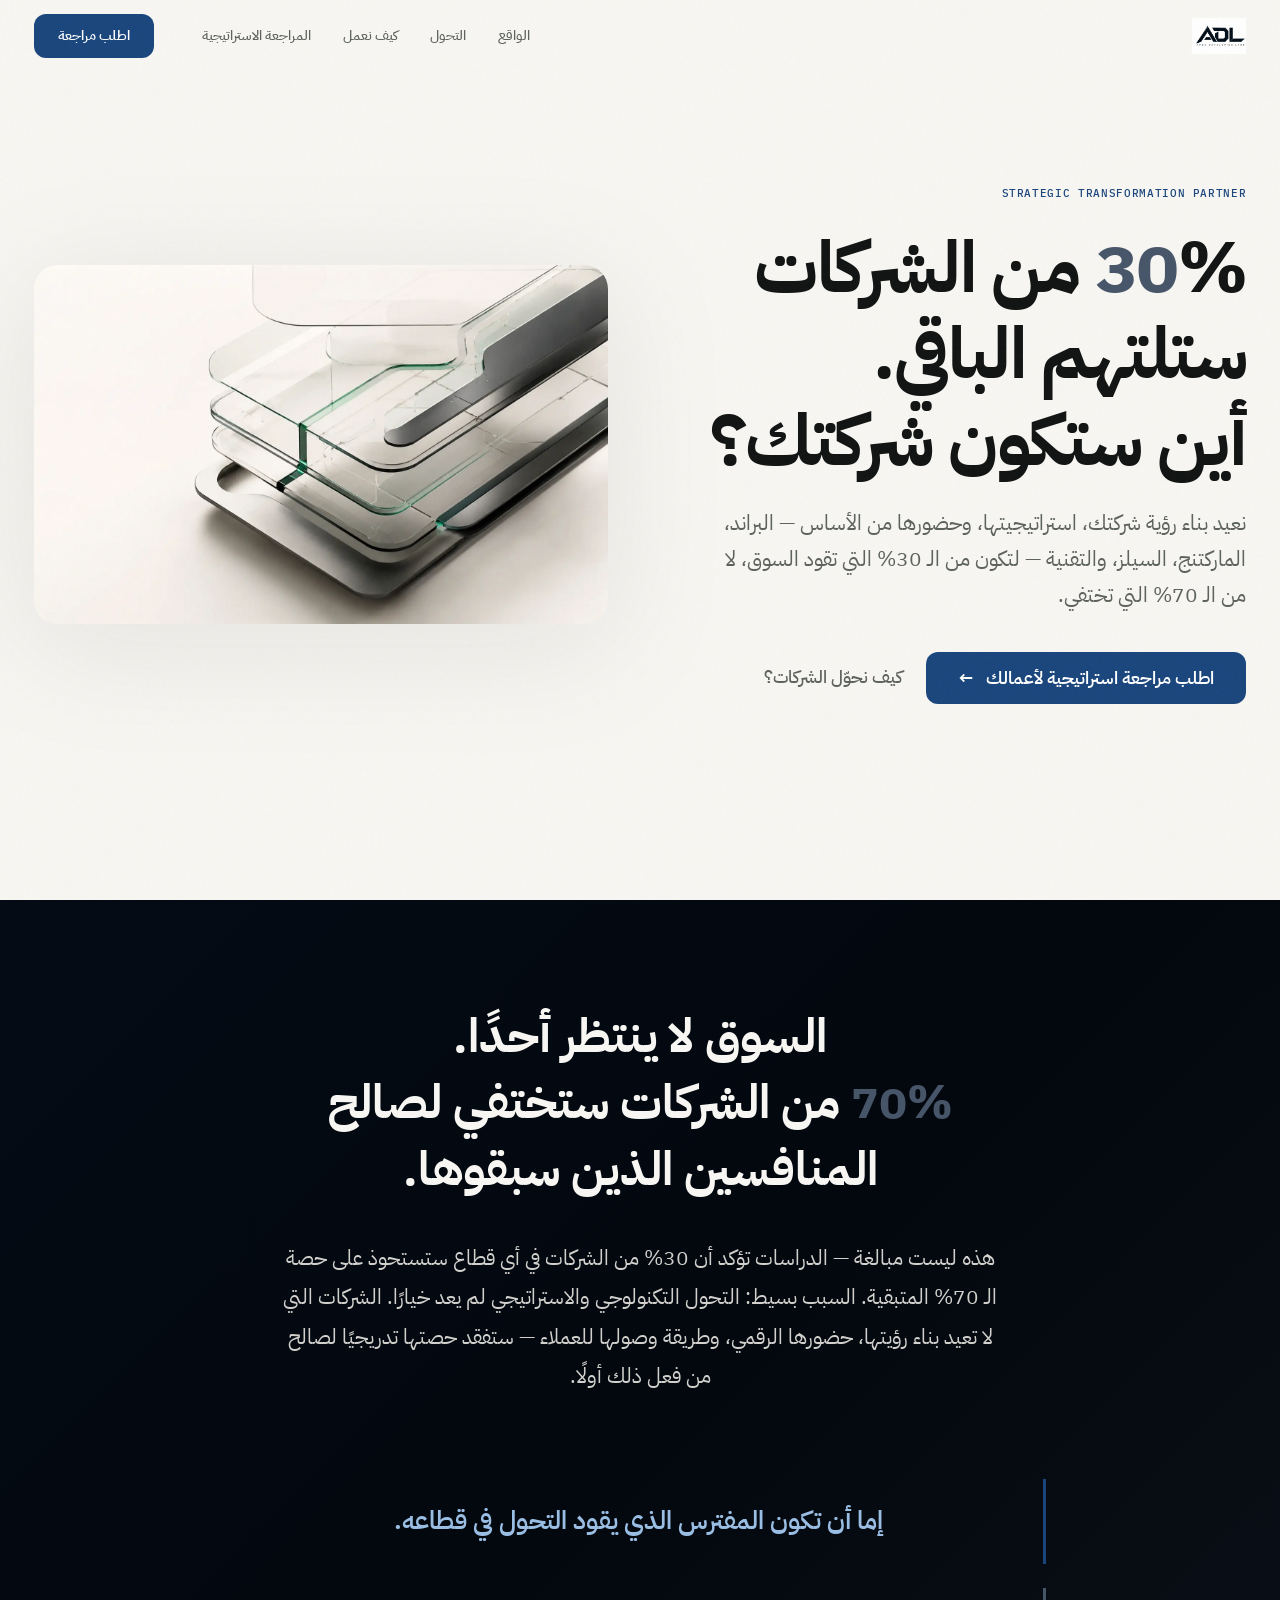
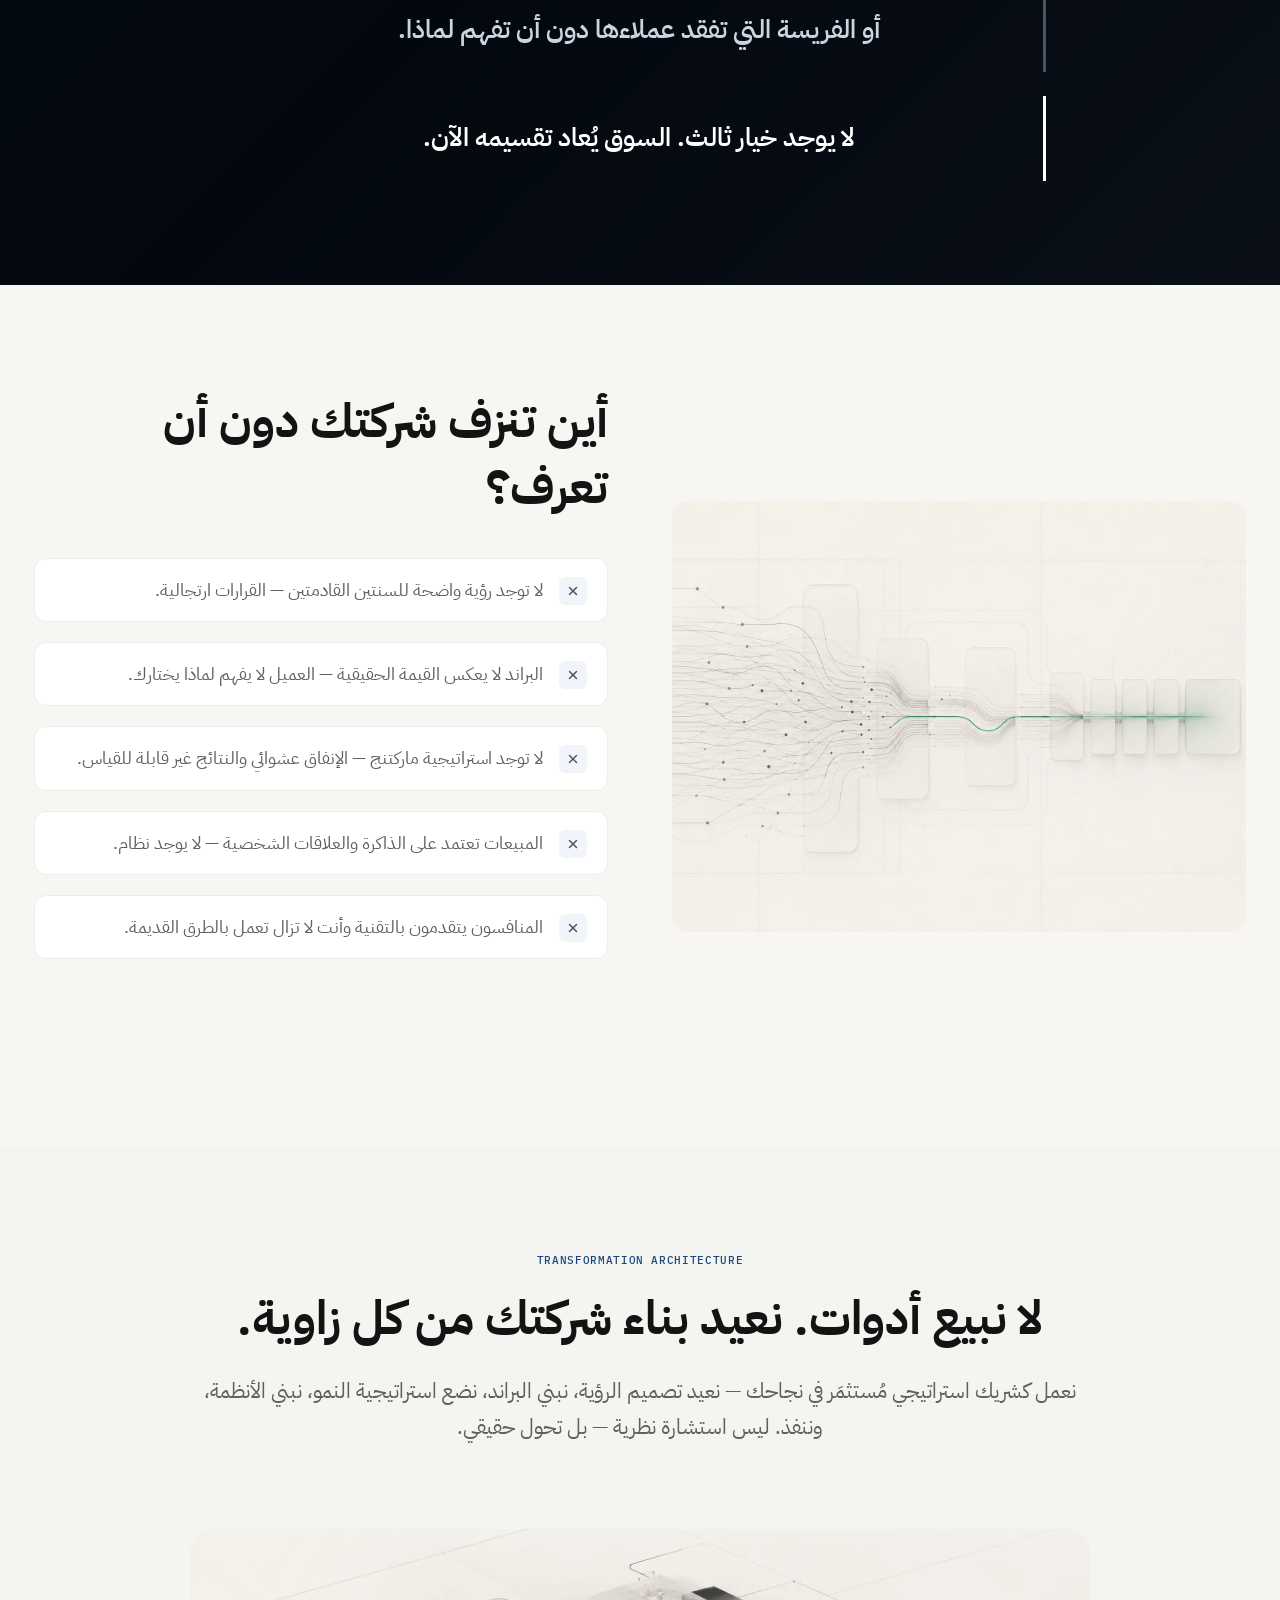
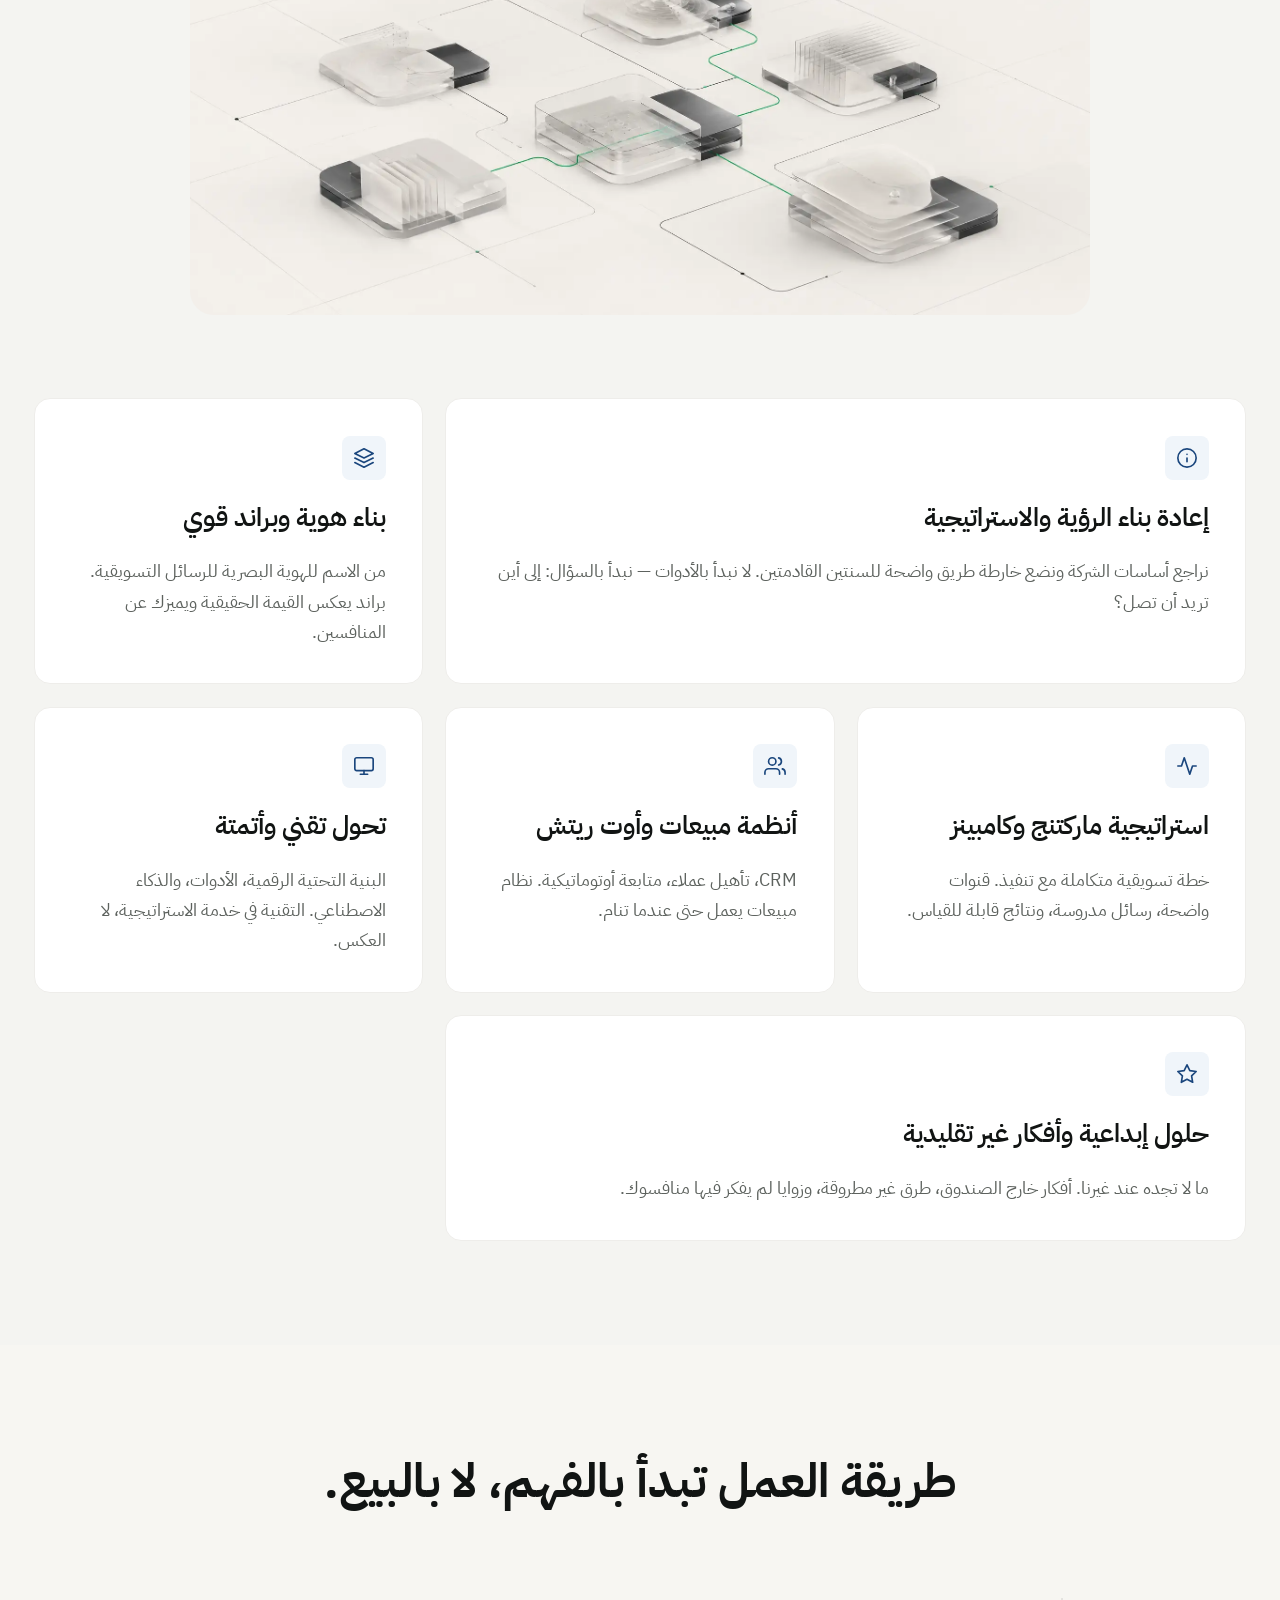
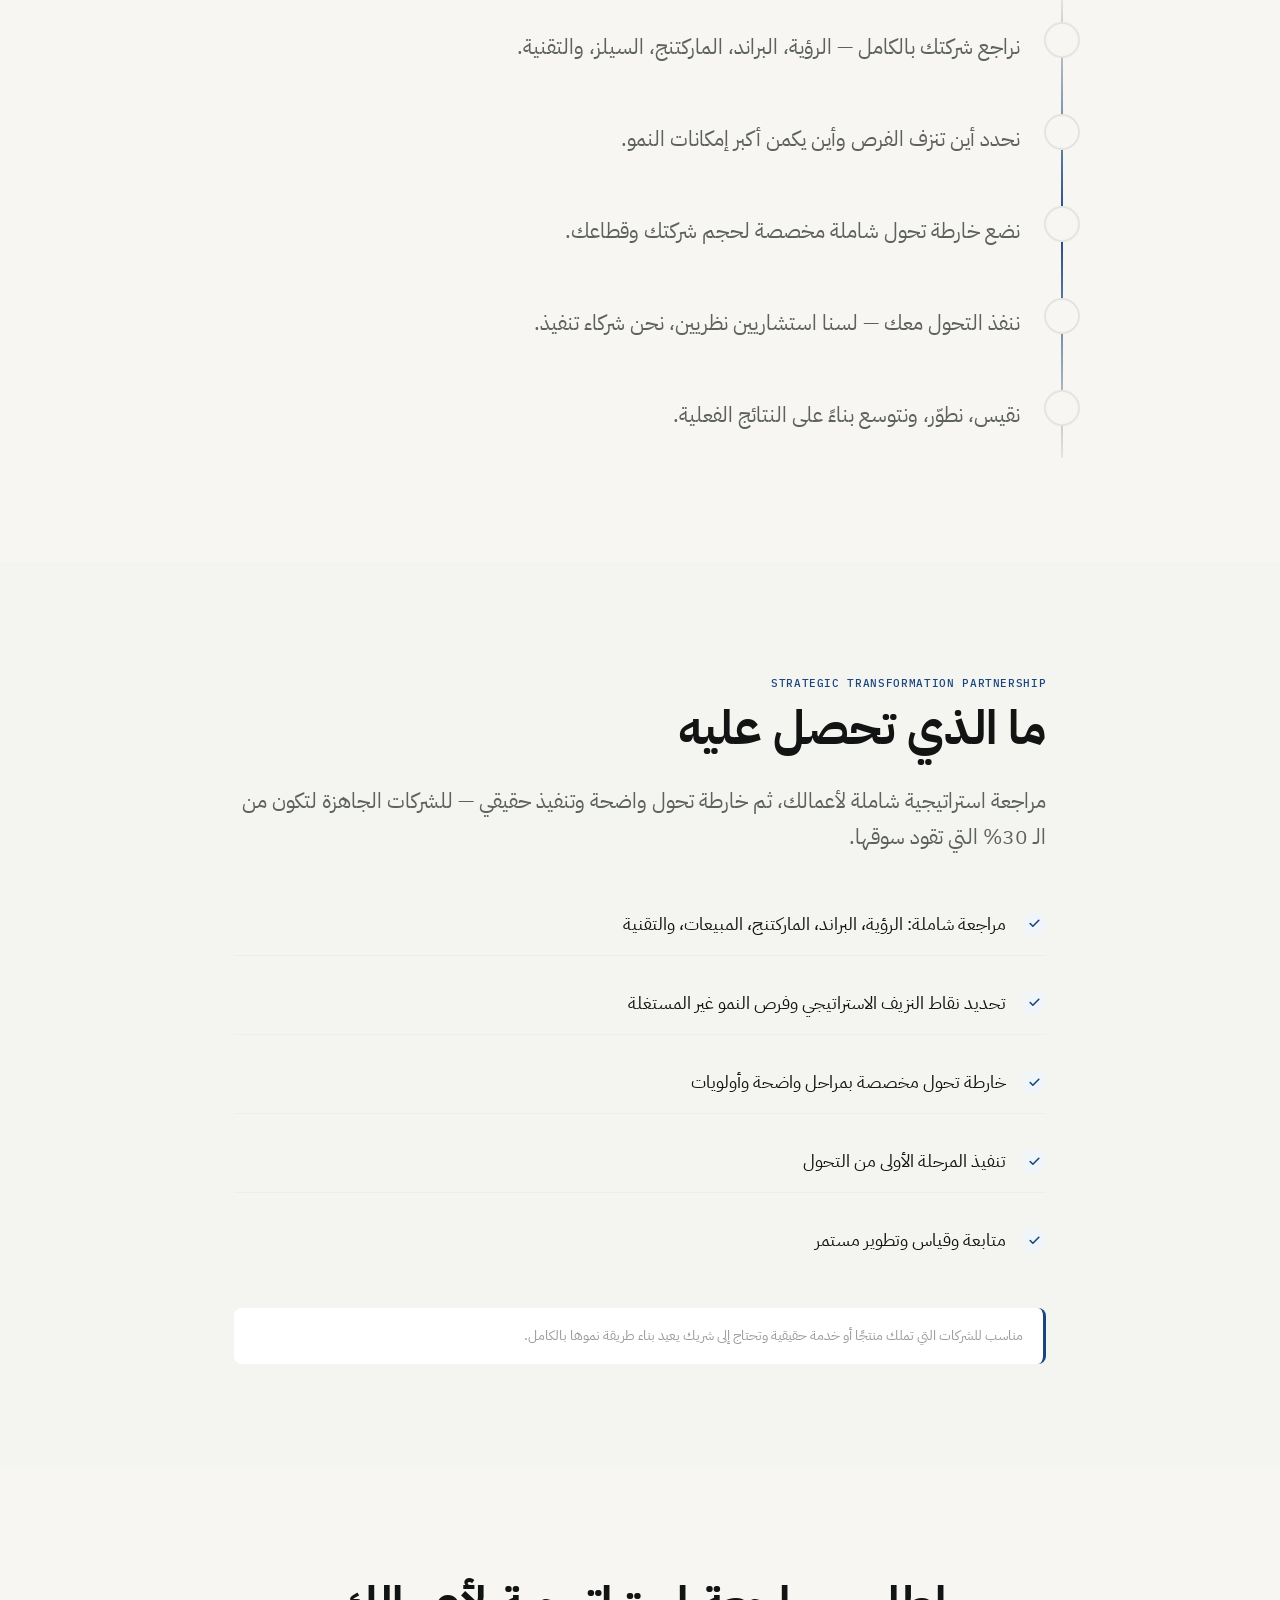
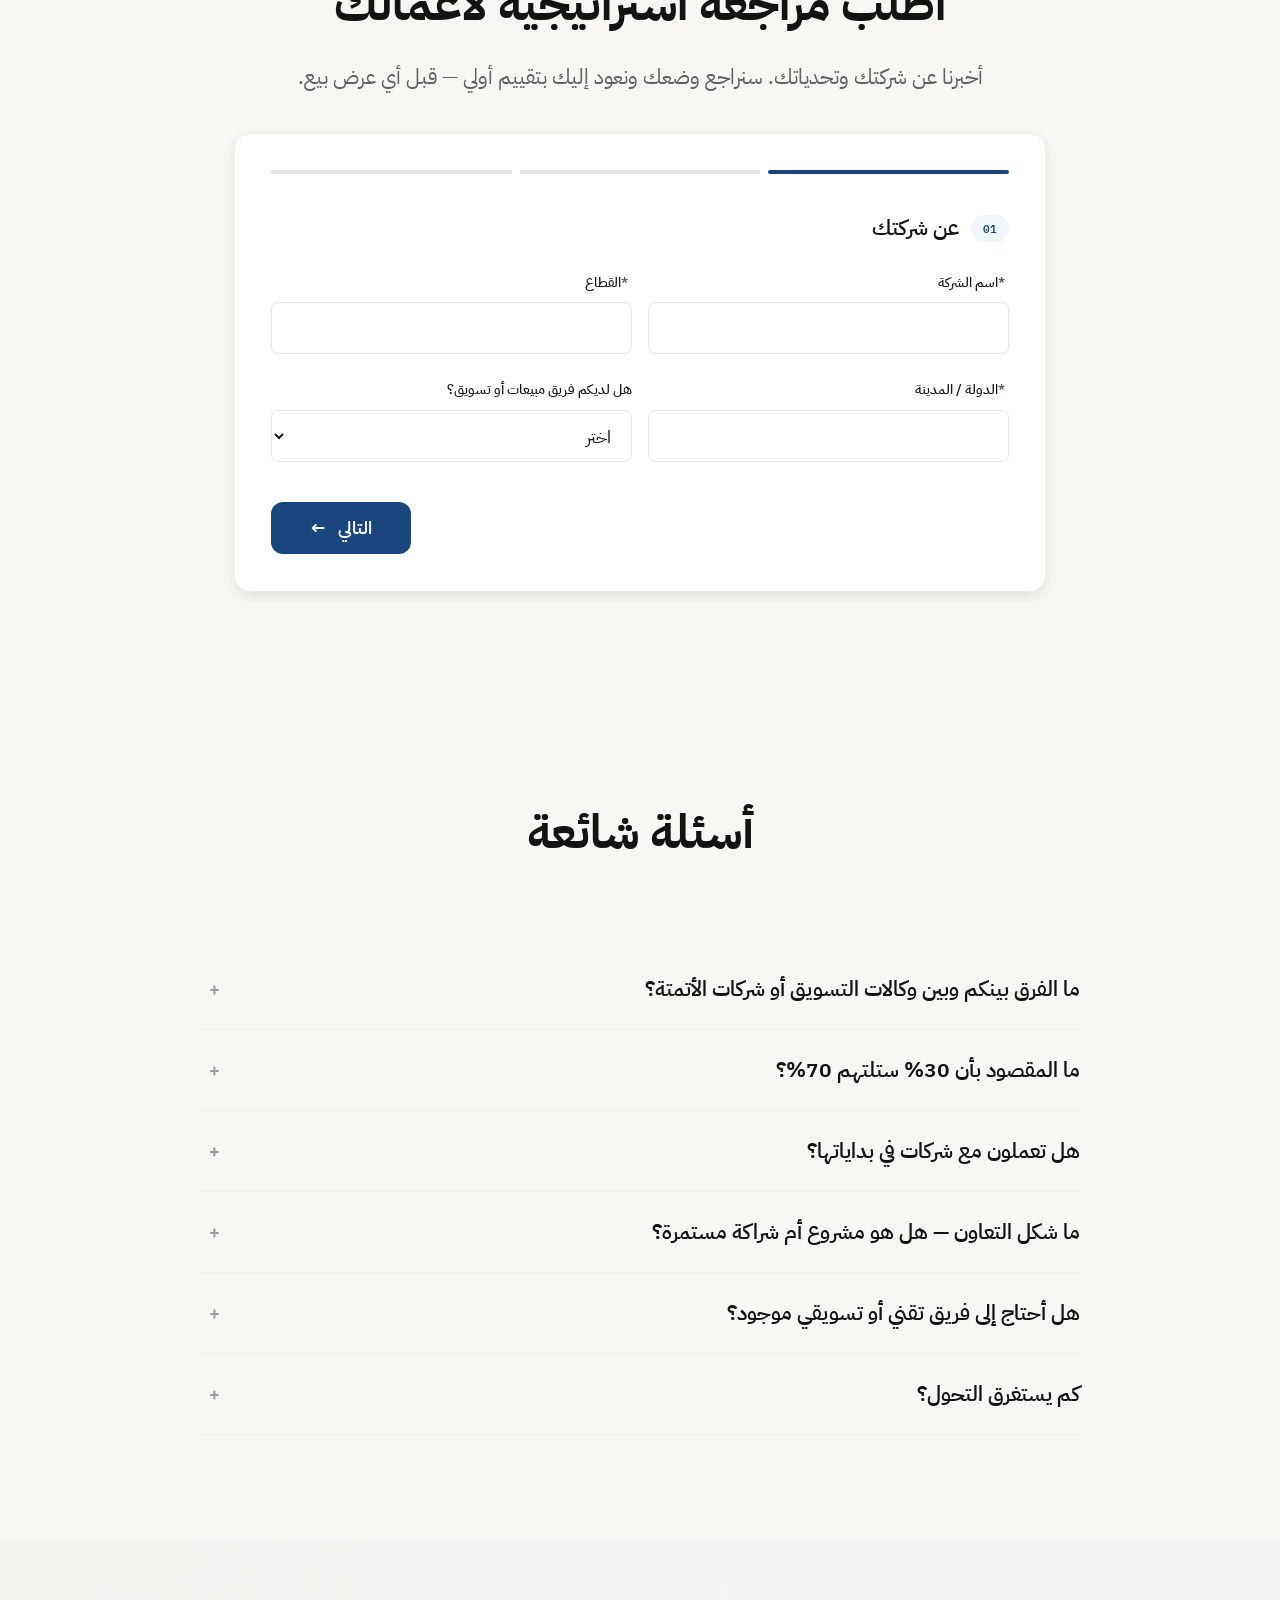
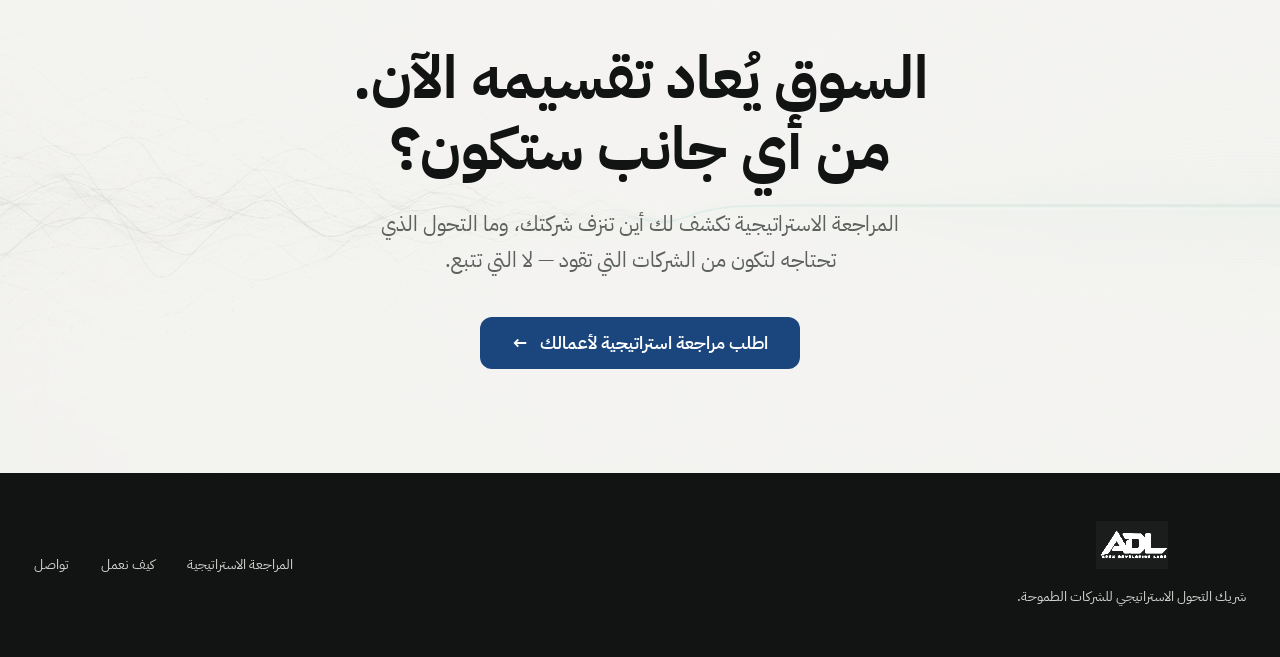
==== index.html @ 84c98bf5 "feat: Add WebP compression, anti-spam, and Vercel serverless function" ====
<!DOCTYPE html>
<html lang="ar" dir="rtl">
<head>
  <meta charset="UTF-8">
  <meta name="viewport" content="width=device-width, initial-scale=1.0">
  <title>APEX DEVELOPING LABS | شريك التحول الاستراتيجي للشركات</title>
  <meta name="description" content="نعيد بناء شركتك بالكامل — الرؤية، البراند، الماركتنج، السيلز، والتقنية — لتكون من الـ 30% التي تقود سوقها.">
  <meta property="og:title" content="APEX DEVELOPING LABS | شريك التحول الاستراتيجي للشركات">
  <meta property="og:description" content="نعيد بناء شركتك بالكامل — الرؤية، البراند، الماركتنج، السيلز، والتقنية — لتكون من الـ 30% التي تقود سوقها.">
  <meta property="og:image" content="./asset-a-hero-system-object.png">
  <meta property="og:type" content="website">
  <link rel="icon" href="./logo.webp" type="image/webp">
  <link rel="stylesheet" href="./src/styles.css">
</head>
<body>

  <!-- ════════════════════════════════════════
       1. NAVIGATION
       ════════════════════════════════════════ -->
  <nav class="nav" id="nav" role="navigation" aria-label="التنقل الرئيسي">
    <div class="container nav__inner">
      <a href="#" class="nav__brand">
        <img src="./logo.webp" alt="APEX DEVELOPING LABS">
      </a>

      <button class="nav__toggle" id="navToggle" aria-label="فتح القائمة" aria-expanded="false">
        <span></span>
        <span></span>
        <span></span>
      </button>

      <div class="nav__links" id="navLinks">
        <a href="#reality" class="nav__link">الواقع</a>
        <a href="#transform" class="nav__link">التحول</a>
        <a href="#process" class="nav__link">كيف نعمل</a>
        <a href="#form" class="nav__link">المراجعة الاستراتيجية</a>
        <a href="#form" class="nav__cta btn btn--sm">اطلب مراجعة</a>
      </div>
    </div>
  </nav>


  <!-- ════════════════════════════════════════
       2. HERO
       ════════════════════════════════════════ -->
  <section class="hero section" id="hero">
    <div class="container hero__inner">
      <div class="hero__content">
        <span class="hero__eyebrow">Strategic Transformation Partner</span>
        <h1 class="hero__headline">
          <span class="accent-num" id="heroCounter">30</span>% من الشركات ستلتهم الباقي.<br>أين ستكون شركتك؟
        </h1>
        <p class="hero__sub">
          نعيد بناء رؤية شركتك، استراتيجيتها، وحضورها من الأساس — البراند، الماركتنج، السيلز، والتقنية — لتكون من الـ 30% التي تقود السوق، لا من الـ 70% التي تختفي.
        </p>
        <div class="hero__actions">
          <a href="#form" class="btn">
            اطلب مراجعة استراتيجية لأعمالك
            <span class="btn-arrow">←</span>
          </a>
          <a href="#process" class="text-link">كيف نحوّل الشركات؟</a>
        </div>
      </div>
      <div class="hero__visual">
        <img src="./asset-a-hero-system-object.webp" alt="نظام تشغيل رقمي متكامل — طبقات زجاجية ومعدنية تمثل بنية التحول الاستراتيجي" class="hero__image" width="1400" height="930" loading="eager" fetchpriority="high">
      </div>
    </div>
  </section>


  <!-- ════════════════════════════════════════
       3. THE REALITY (Dark — Predator/Prey)
       ════════════════════════════════════════ -->
  <section class="reality section section--lg" id="reality">
    <div class="container reality__inner">
      <h2 class="reality__headline reveal">
        السوق لا ينتظر أحدًا.<br>
        <span class="danger">70%</span> من الشركات ستختفي لصالح المنافسين الذين سبقوها.
      </h2>
      <p class="reality__body reveal reveal-delay-1">
        هذه ليست مبالغة — الدراسات تؤكد أن 30% من الشركات في أي قطاع ستستحوذ على حصة الـ 70% المتبقية. السبب بسيط: التحول التكنولوجي والاستراتيجي لم يعد خيارًا. الشركات التي لا تعيد بناء رؤيتها، حضورها الرقمي، وطريقة وصولها للعملاء — ستفقد حصتها تدريجيًا لصالح من فعل ذلك أولًا.
      </p>
      <div class="reality__statements reveal reveal-delay-2">
        <div class="reality__statement">إما أن تكون المفترس الذي يقود التحول في قطاعه.</div>
        <div class="reality__statement">أو الفريسة التي تفقد عملاءها دون أن تفهم لماذا.</div>
        <div class="reality__statement">لا يوجد خيار ثالث. السوق يُعاد تقسيمه الآن.</div>
      </div>
    </div>
  </section>


  <!-- ════════════════════════════════════════
       4. WHERE GROWTH DIES (Pain Points)
       ════════════════════════════════════════ -->
  <section class="pain section section--lg" id="pain">
    <div class="container pain__inner">
      <div class="pain__visual reveal">
        <img src="./asset-b-lead-flow-map.webp" alt="خريطة تدفق — خطوط فوضوية تتحول إلى مسار أخضر واضح ومنظم" class="pain__image" width="1400" height="1050" loading="lazy">
      </div>
      <div class="pain__content">
        <h2 class="pain__headline reveal">أين تنزف شركتك دون أن تعرف؟</h2>
        <div class="pain__list">
          <div class="pain__item reveal reveal-delay-1">
            <div class="pain__icon">
              <svg width="14" height="14" viewBox="0 0 24 24" fill="none" stroke="currentColor" stroke-width="2.5" stroke-linecap="round"><line x1="18" y1="6" x2="6" y2="18"/><line x1="6" y1="6" x2="18" y2="18"/></svg>
            </div>
            <p class="pain__text">لا توجد رؤية واضحة للسنتين القادمتين — القرارات ارتجالية.</p>
          </div>
          <div class="pain__item reveal reveal-delay-2">
            <div class="pain__icon">
              <svg width="14" height="14" viewBox="0 0 24 24" fill="none" stroke="currentColor" stroke-width="2.5" stroke-linecap="round"><line x1="18" y1="6" x2="6" y2="18"/><line x1="6" y1="6" x2="18" y2="18"/></svg>
            </div>
            <p class="pain__text">البراند لا يعكس القيمة الحقيقية — العميل لا يفهم لماذا يختارك.</p>
          </div>
          <div class="pain__item reveal reveal-delay-3">
            <div class="pain__icon">
              <svg width="14" height="14" viewBox="0 0 24 24" fill="none" stroke="currentColor" stroke-width="2.5" stroke-linecap="round"><line x1="18" y1="6" x2="6" y2="18"/><line x1="6" y1="6" x2="18" y2="18"/></svg>
            </div>
            <p class="pain__text">لا توجد استراتيجية ماركتنج — الإنفاق عشوائي والنتائج غير قابلة للقياس.</p>
          </div>
          <div class="pain__item reveal reveal-delay-4">
            <div class="pain__icon">
              <svg width="14" height="14" viewBox="0 0 24 24" fill="none" stroke="currentColor" stroke-width="2.5" stroke-linecap="round"><line x1="18" y1="6" x2="6" y2="18"/><line x1="6" y1="6" x2="18" y2="18"/></svg>
            </div>
            <p class="pain__text">المبيعات تعتمد على الذاكرة والعلاقات الشخصية — لا يوجد نظام.</p>
          </div>
          <div class="pain__item reveal reveal-delay-5">
            <div class="pain__icon">
              <svg width="14" height="14" viewBox="0 0 24 24" fill="none" stroke="currentColor" stroke-width="2.5" stroke-linecap="round"><line x1="18" y1="6" x2="6" y2="18"/><line x1="6" y1="6" x2="18" y2="18"/></svg>
            </div>
            <p class="pain__text">المنافسون يتقدمون بالتقنية وأنت لا تزال تعمل بالطرق القديمة.</p>
          </div>
          <div class="pain__item reveal reveal-delay-6">
            <div class="pain__icon">
              <svg width="14" height="14" viewBox="0 0 24 24" fill="none" stroke="currentColor" stroke-width="2.5" stroke-linecap="round"><line x1="18" y1="6" x2="6" y2="18"/><line x1="6" y1="6" x2="18" y2="18"/></svg>
            </div>
            <p class="pain__text">لا يوجد حضور رقمي حقيقي — العملاء المحتملون لا يجدونك.</p>
          </div>
        </div>
      </div>
    </div>
  </section>


  <!-- ════════════════════════════════════════
       5. TRANSFORMATION ARCHITECTURE (Bento)
       ════════════════════════════════════════ -->
  <section class="transform section section--lg" id="transform">
    <div class="container">
      <div class="transform__header reveal">
        <span class="mono" style="color: var(--accent-primary); display: block; margin-bottom: var(--space-4);">Transformation Architecture</span>
        <h2 class="transform__headline">لا نبيع أدوات. نعيد بناء شركتك من كل زاوية.</h2>
        <p class="transform__sub">نعمل كشريك استراتيجي مُستثمَر في نجاحك — نعيد تصميم الرؤية، نبني البراند، نضع استراتيجية النمو، نبني الأنظمة، وننفذ. ليس استشارة نظرية — بل تحول حقيقي.</p>
      </div>

      <div class="transform__visual reveal">
        <img src="./asset-c-business-os-modules.webp" alt="وحدات نظام تشغيل الأعمال — مكعبات زجاجية متصلة بمسارات خضراء تمثل بنية التحول المتكاملة" class="transform__image" width="1500" height="640" loading="lazy">
      </div>

      <div class="bento">
        <div class="bento__card reveal reveal-delay-1">
          <div class="bento__card-icon">
            <svg width="22" height="22" viewBox="0 0 24 24" fill="none" stroke="currentColor" stroke-width="1.8" stroke-linecap="round" stroke-linejoin="round"><circle cx="12" cy="12" r="10"/><path d="M12 16v-4M12 8h.01"/></svg>
          </div>
          <h3 class="bento__card-title">إعادة بناء الرؤية والاستراتيجية</h3>
          <p class="bento__card-desc">نراجع أساسات الشركة ونضع خارطة طريق واضحة للسنتين القادمتين. لا نبدأ بالأدوات — نبدأ بالسؤال: إلى أين تريد أن تصل؟</p>
        </div>
        <div class="bento__card reveal reveal-delay-2">
          <div class="bento__card-icon">
            <svg width="22" height="22" viewBox="0 0 24 24" fill="none" stroke="currentColor" stroke-width="1.8" stroke-linecap="round" stroke-linejoin="round"><path d="M12 2L2 7l10 5 10-5-10-5z"/><path d="M2 17l10 5 10-5"/><path d="M2 12l10 5 10-5"/></svg>
          </div>
          <h3 class="bento__card-title">بناء هوية وبراند قوي</h3>
          <p class="bento__card-desc">من الاسم للهوية البصرية للرسائل التسويقية. براند يعكس القيمة الحقيقية ويميزك عن المنافسين.</p>
        </div>
        <div class="bento__card reveal reveal-delay-3">
          <div class="bento__card-icon">
            <svg width="22" height="22" viewBox="0 0 24 24" fill="none" stroke="currentColor" stroke-width="1.8" stroke-linecap="round" stroke-linejoin="round"><path d="M22 12h-4l-3 9L9 3l-3 9H2"/></svg>
          </div>
          <h3 class="bento__card-title">استراتيجية ماركتنج وكامبينز</h3>
          <p class="bento__card-desc">خطة تسويقية متكاملة مع تنفيذ. قنوات واضحة، رسائل مدروسة، ونتائج قابلة للقياس.</p>
        </div>
        <div class="bento__card reveal reveal-delay-4">
          <div class="bento__card-icon">
            <svg width="22" height="22" viewBox="0 0 24 24" fill="none" stroke="currentColor" stroke-width="1.8" stroke-linecap="round" stroke-linejoin="round"><path d="M17 21v-2a4 4 0 0 0-4-4H5a4 4 0 0 0-4 4v2"/><circle cx="9" cy="7" r="4"/><path d="M23 21v-2a4 4 0 0 0-3-3.87"/><path d="M16 3.13a4 4 0 0 1 0 7.75"/></svg>
          </div>
          <h3 class="bento__card-title">أنظمة مبيعات وأوت ريتش</h3>
          <p class="bento__card-desc">CRM، تأهيل عملاء، متابعة أوتوماتيكية. نظام مبيعات يعمل حتى عندما تنام.</p>
        </div>
        <div class="bento__card reveal reveal-delay-5">
          <div class="bento__card-icon">
            <svg width="22" height="22" viewBox="0 0 24 24" fill="none" stroke="currentColor" stroke-width="1.8" stroke-linecap="round" stroke-linejoin="round"><rect x="2" y="3" width="20" height="14" rx="2"/><line x1="8" y1="21" x2="16" y2="21"/><line x1="12" y1="17" x2="12" y2="21"/></svg>
          </div>
          <h3 class="bento__card-title">تحول تقني وأتمتة</h3>
          <p class="bento__card-desc">البنية التحتية الرقمية، الأدوات، والذكاء الاصطناعي. التقنية في خدمة الاستراتيجية، لا العكس.</p>
        </div>
        <div class="bento__card reveal reveal-delay-6">
          <div class="bento__card-icon">
            <svg width="22" height="22" viewBox="0 0 24 24" fill="none" stroke="currentColor" stroke-width="1.8" stroke-linecap="round" stroke-linejoin="round"><polygon points="12 2 15.09 8.26 22 9.27 17 14.14 18.18 21.02 12 17.77 5.82 21.02 7 14.14 2 9.27 8.91 8.26 12 2"/></svg>
          </div>
          <h3 class="bento__card-title">حلول إبداعية وأفكار غير تقليدية</h3>
          <p class="bento__card-desc">ما لا تجده عند غيرنا. أفكار خارج الصندوق، طرق غير مطروقة، وزوايا لم يفكر فيها منافسوك.</p>
        </div>
      </div>
    </div>
  </section>


  <!-- ════════════════════════════════════════
       6. HOW IT WORKS (Process)
       ════════════════════════════════════════ -->
  <section class="section section--lg" id="process">
    <div class="container">
      <div class="process__header reveal">
        <h2 class="process__headline">طريقة العمل تبدأ بالفهم، لا بالبيع.</h2>
      </div>
      <div class="process__steps">
        <div class="process__step reveal reveal-delay-1">
          <div class="process__dot"><div class="process__dot-inner"></div></div>
          <p class="process__step-text">نراجع شركتك بالكامل — الرؤية، البراند، الماركتنج، السيلز، والتقنية.</p>
        </div>
        <div class="process__step reveal reveal-delay-2">
          <div class="process__dot"><div class="process__dot-inner"></div></div>
          <p class="process__step-text">نحدد أين تنزف الفرص وأين يكمن أكبر إمكانات النمو.</p>
        </div>
        <div class="process__step reveal reveal-delay-3">
          <div class="process__dot"><div class="process__dot-inner"></div></div>
          <p class="process__step-text">نضع خارطة تحول شاملة مخصصة لحجم شركتك وقطاعك.</p>
        </div>
        <div class="process__step reveal reveal-delay-4">
          <div class="process__dot"><div class="process__dot-inner"></div></div>
          <p class="process__step-text">ننفذ التحول معك — لسنا استشاريين نظريين، نحن شركاء تنفيذ.</p>
        </div>
        <div class="process__step reveal reveal-delay-5">
          <div class="process__dot"><div class="process__dot-inner"></div></div>
          <p class="process__step-text">نقيس، نطوّر، ونتوسع بناءً على النتائج الفعلية.</p>
        </div>
      </div>
    </div>
  </section>


  <!-- ════════════════════════════════════════
       7. WHAT WE DELIVER (Offer)
       ════════════════════════════════════════ -->
  <section class="offer section section--lg" id="offer">
    <div class="container offer__inner">
      <span class="offer__eyebrow reveal">Strategic Transformation Partnership</span>
      <h2 class="offer__headline reveal">ما الذي تحصل عليه</h2>
      <p class="offer__desc reveal">مراجعة استراتيجية شاملة لأعمالك، ثم خارطة تحول واضحة وتنفيذ حقيقي — للشركات الجاهزة لتكون من الـ 30% التي تقود سوقها.</p>

      <div class="offer__list">
        <div class="offer__item reveal reveal-delay-1">
          <div class="offer__check">
            <svg width="13" height="13" viewBox="0 0 24 24" fill="none" stroke="currentColor" stroke-width="3" stroke-linecap="round" stroke-linejoin="round"><polyline points="20 6 9 17 4 12"/></svg>
          </div>
          <p class="offer__item-text">مراجعة شاملة: الرؤية، البراند، الماركتنج، المبيعات، والتقنية</p>
        </div>
        <div class="offer__item reveal reveal-delay-2">
          <div class="offer__check">
            <svg width="13" height="13" viewBox="0 0 24 24" fill="none" stroke="currentColor" stroke-width="3" stroke-linecap="round" stroke-linejoin="round"><polyline points="20 6 9 17 4 12"/></svg>
          </div>
          <p class="offer__item-text">تحديد نقاط النزيف الاستراتيجي وفرص النمو غير المستغلة</p>
        </div>
        <div class="offer__item reveal reveal-delay-3">
          <div class="offer__check">
            <svg width="13" height="13" viewBox="0 0 24 24" fill="none" stroke="currentColor" stroke-width="3" stroke-linecap="round" stroke-linejoin="round"><polyline points="20 6 9 17 4 12"/></svg>
          </div>
          <p class="offer__item-text">خارطة تحول مخصصة بمراحل واضحة وأولويات</p>
        </div>
        <div class="offer__item reveal reveal-delay-4">
          <div class="offer__check">
            <svg width="13" height="13" viewBox="0 0 24 24" fill="none" stroke="currentColor" stroke-width="3" stroke-linecap="round" stroke-linejoin="round"><polyline points="20 6 9 17 4 12"/></svg>
          </div>
          <p class="offer__item-text">تنفيذ المرحلة الأولى من التحول</p>
        </div>
        <div class="offer__item reveal reveal-delay-5">
          <div class="offer__check">
            <svg width="13" height="13" viewBox="0 0 24 24" fill="none" stroke="currentColor" stroke-width="3" stroke-linecap="round" stroke-linejoin="round"><polyline points="20 6 9 17 4 12"/></svg>
          </div>
          <p class="offer__item-text">متابعة وقياس وتطوير مستمر</p>
        </div>
      </div>

      <div class="offer__qualifier reveal">
        مناسب للشركات التي تملك منتجًا أو خدمة حقيقية وتحتاج إلى شريك يعيد بناء طريقة نموها بالكامل.
      </div>
    </div>
  </section>


  <!-- ════════════════════════════════════════
       8. STRATEGIC REVIEW FORM (Multi-Step)
       ════════════════════════════════════════ -->
  <section class="form-section section section--lg" id="form">
    <div class="container form-section__inner">
      <div class="form-section__header reveal">
        <h2 class="form-section__headline">اطلب مراجعة استراتيجية لأعمالك</h2>
        <p class="form-section__sub">أخبرنا عن شركتك وتحدياتك. سنراجع وضعك ونعود إليك بتقييم أولي — قبل أي عرض بيع.</p>
      </div>

      <div class="form-card reveal" id="formCard">
        <!-- Progress -->
        <div class="form-progress" id="formProgress">
          <div class="form-progress__bar active" data-step="1"></div>
          <div class="form-progress__bar" data-step="2"></div>
          <div class="form-progress__bar" data-step="3"></div>
        </div>

        <form id="strategicForm" novalidate>
          <!-- Step 1: Company Info -->
          <div class="form-step active" data-step="1">
            <div class="form-step__title">
              <span class="form-step__number">01</span>
              عن شركتك
            </div>
            <div class="form-row">
              <div class="form-group">
                <label for="companyName" class="form-label"><span class="required">*</span>اسم الشركة</label>
                <input type="text" id="companyName" class="form-input" required>
                <span class="form-error" id="companyNameError">هذا الحقل مطلوب</span>
              </div>
              <div class="form-group">
                <label for="sector" class="form-label"><span class="required">*</span>القطاع</label>
                <input type="text" id="sector" class="form-input" required>
                <span class="form-error" id="sectorError">هذا الحقل مطلوب</span>
              </div>
            </div>
            <div class="form-row">
              <div class="form-group">
                <label for="location" class="form-label"><span class="required">*</span>الدولة / المدينة</label>
                <input type="text" id="location" class="form-input" required>
                <span class="form-error" id="locationError">هذا الحقل مطلوب</span>
              </div>
              <div class="form-group">
                <label for="hasTeam" class="form-label">هل لديكم فريق مبيعات أو تسويق؟</label>
                <select id="hasTeam" class="form-select">
                  <option value="">اختر</option>
                  <option value="yes-both">نعم، مبيعات وتسويق</option>
                  <option value="yes-sales">مبيعات فقط</option>
                  <option value="yes-marketing">تسويق فقط</option>
                  <option value="no">لا يوجد فريق</option>
                </select>
              </div>
            </div>
            <div class="form-nav">
              <div></div>
              <button type="button" class="btn" onclick="nextStep(1)">
                التالي
                <span class="btn-arrow">←</span>
              </button>
            </div>
          </div>

          <!-- Step 2: Strategic Questions -->
          <div class="form-step" data-step="2">
            <div class="form-step__title">
              <span class="form-step__number">02</span>
              التحديات والرؤية
            </div>
            <div class="form-group">
              <label for="vision" class="form-label"><span class="required">*</span>ما هي رؤيتك لشركتك خلال السنتين القادمتين؟</label>
              <textarea id="vision" class="form-textarea" rows="3" required></textarea>
              <span class="form-error" id="visionError">هذا الحقل مطلوب</span>
            </div>
            <div class="form-group">
              <label for="challenge" class="form-label"><span class="required">*</span>ما أكبر تحدٍ يمنع شركتك من النمو حاليًا؟</label>
              <textarea id="challenge" class="form-textarea" rows="3" required></textarea>
              <span class="form-error" id="challengeError">هذا الحقل مطلوب</span>
            </div>
            <div class="form-group">
              <label for="digitalPresence" class="label">هل لديكم حضور رقمي حالي؟</label>
              <select id="digitalPresence" class="form-select">
                <option value="">اختر</option>
                <option value="website-social-ads">موقع + سوشيال ميديا + إعلانات</option>
                <option value="website-social">موقع + سوشيال ميديا فقط</option>
                <option value="social-only">سوشيال ميديا فقط</option>
                <option value="minimal">حضور بسيط جدًا</option>
                <option value="none">لا يوجد حضور رقمي</option>
              </select>
            </div>
            <div class="form-group">
              <label for="triedBefore" class="form-label">ما الذي جربتموه سابقًا ولم ينجح؟</label>
              <textarea id="triedBefore" class="form-textarea" rows="2"></textarea>
            </div>
            <div class="form-nav">
              <button type="button" class="btn btn--ghost" onclick="prevStep(2)">السابق</button>
              <button type="button" class="btn" onclick="nextStep(2)">
                التالي
                <span class="btn-arrow">←</span>
              </button>
            </div>
          </div>

          <!-- Step 3: Contact -->
          <div class="form-step" data-step="3">
            <div class="form-step__title">
              <span class="form-step__number">03</span>
              بيانات التواصل
            </div>
            <div class="form-group">
              <label for="readyToInvest" class="form-label">هل هناك استعداد للاستثمار في التحول خلال هذا الربع؟</label>
              <select id="readyToInvest" class="form-select">
                <option value="">اختر</option>
                <option value="yes-now">نعم، مستعدون الآن</option>
                <option value="yes-soon">نعم، خلال شهرين</option>
                <option value="exploring">نستكشف الخيارات</option>
                <option value="no-budget">لا توجد ميزانية حاليًا</option>
              </select>
            </div>
            <div class="form-row">
              <div class="form-group">
                <label for="whatsapp" class="form-label"><span class="required">*</span>رقم واتساب</label>
                <input type="tel" id="whatsapp" class="form-input" dir="ltr" style="text-align: left;" required>
                <span class="form-error" id="whatsappError">هذا الحقل مطلوب</span>
              </div>
              <div class="form-group">
                <label for="email" class="form-label">البريد الإلكتروني (اختياري)</label>
                <input type="email" id="email" class="form-input" dir="ltr" style="text-align: left;">
              </div>
            </div>
            <div class="form-row">
              <div class="form-group">
                <label for="linkedin" class="form-label">رابط حساب LinkedIn (اختياري)</label>
                <input type="url" id="linkedin" class="form-input" dir="ltr" style="text-align: left;" placeholder="https://linkedin.com/in/...">
              </div>
              <div class="form-group">
                <label for="instagram" class="form-label">حساب انستجرام (اختياري)</label>
                <input type="text" id="instagram" class="form-input" dir="ltr" style="text-align: left;" placeholder="@username">
              </div>
            </div>
            
            <!-- Anti-Spam Honeypot Field (Hidden from humans) -->
            <div style="position: absolute; left: -9999px; opacity: 0;" aria-hidden="true">
              <label for="bot_check_field">Leave this empty</label>
              <input type="text" id="bot_check_field" name="bot_check_field" tabindex="-1" autocomplete="off">
            </div>

            <div class="form-nav">
              <button type="button" class="btn btn--ghost" onclick="prevStep(3)">السابق</button>
              <button type="submit" class="btn" id="submitBtn">
                أرسل طلب المراجعة الاستراتيجية
                <span class="btn-arrow">←</span>
              </button>
            </div>
          </div>
        </form>

        <!-- Success -->
        <div class="form-success" id="formSuccess">
          <div class="form-success__icon">
            <svg width="32" height="32" viewBox="0 0 24 24" fill="none" stroke="currentColor" stroke-width="2" stroke-linecap="round" stroke-linejoin="round"><polyline points="20 6 9 17 4 12"/></svg>
          </div>
          <h3 class="form-success__title">تم استلام طلبك</h3>
          <p class="form-success__text">سنراجع التفاصيل ونتواصل معك لتحديد موعد المراجعة الاستراتيجية.</p>
        </div>
      </div>
    </div>
  </section>


  <!-- ════════════════════════════════════════
       9. FAQ
       ════════════════════════════════════════ -->
  <section class="section section--lg" id="faq">
    <div class="container">
      <div class="faq__header reveal">
        <h2 class="faq__headline">أسئلة شائعة</h2>
      </div>
      <div class="faq__list">
        <div class="faq__item reveal">
          <button class="faq__question" aria-expanded="false">
            <span>ما الفرق بينكم وبين وكالات التسويق أو شركات الأتمتة؟</span>
            <span class="faq__icon">+</span>
          </button>
          <div class="faq__answer">
            <p class="faq__answer-text">نحن لا نبيع خدمة واحدة. نعمل كشريك استراتيجي يعيد بناء شركتك بالكامل — من الرؤية والبراند إلى الماركتنج والسيلز والتقنية. وكالة التسويق تنفذ مهمة. نحن نضع الاستراتيجية وننفذها.</p>
          </div>
        </div>
        <div class="faq__item reveal reveal-delay-1">
          <button class="faq__question" aria-expanded="false">
            <span>ما المقصود بأن 30% ستلتهم 70%؟</span>
            <span class="faq__icon">+</span>
          </button>
          <div class="faq__answer">
            <p class="faq__answer-text">الدراسات تُظهر أن في كل قطاع، الشركات التي تتبنى التحول الرقمي والاستراتيجي مبكرًا تستحوذ على حصص الشركات المتأخرة. هذا يحدث الآن — السؤال: في أي جانب ستكون شركتك؟</p>
          </div>
        </div>
        <div class="faq__item reveal reveal-delay-2">
          <button class="faq__question" aria-expanded="false">
            <span>هل تعملون مع شركات في بداياتها؟</span>
            <span class="faq__icon">+</span>
          </button>
          <div class="faq__answer">
            <p class="faq__answer-text">نعمل مع شركات لديها منتج أو خدمة قائمة وتحتاج إلى إعادة بناء طريقة نموها. إذا كانت شركتك في مرحلة الفكرة فقط، قد لا يكون الوقت مناسبًا بعد.</p>
          </div>
        </div>
        <div class="faq__item reveal reveal-delay-3">
          <button class="faq__question" aria-expanded="false">
            <span>ما شكل التعاون — هل هو مشروع أم شراكة مستمرة؟</span>
            <span class="faq__icon">+</span>
          </button>
          <div class="faq__answer">
            <p class="faq__answer-text">نبدأ بمراجعة استراتيجية، ثم نتفق على خارطة تحول بمراحل. التعاون مبني على النتائج — نستثمر في نجاحك لأن مصلحتنا مرتبطة بنموك.</p>
          </div>
        </div>
        <div class="faq__item reveal reveal-delay-4">
          <button class="faq__question" aria-expanded="false">
            <span>هل أحتاج إلى فريق تقني أو تسويقي موجود؟</span>
            <span class="faq__icon">+</span>
          </button>
          <div class="faq__answer">
            <p class="faq__answer-text">لا. نبني ما تحتاجه — سواء كان فريقك صغيرًا أو غير موجود. جزء من التحول هو بناء القدرات الصحيحة.</p>
          </div>
        </div>
        <div class="faq__item reveal reveal-delay-5">
          <button class="faq__question" aria-expanded="false">
            <span>كم يستغرق التحول؟</span>
            <span class="faq__icon">+</span>
          </button>
          <div class="faq__answer">
            <p class="faq__answer-text">المراجعة الاستراتيجية الأولى خلال أيام. خارطة التحول خلال الأسبوع الأول. التنفيذ الفعلي يعتمد على حجم الشركة وعمق التحول المطلوب — لكن النتائج الأولى تظهر سريعًا.</p>
          </div>
        </div>
      </div>
    </div>
  </section>


  <!-- ════════════════════════════════════════
       10. FINAL CTA
       ════════════════════════════════════════ -->
  <section class="final-cta section section--lg" id="final-cta">
    <div class="final-cta__bg">
      <img src="./asset-d-final-cta-transformation.webp" alt="Final CTA Transformation" aria-hidden="true" loading="lazy" width="1500" height="500">
    </div>
    <div class="container final-cta__inner reveal">
      <h2 class="final-cta__headline">السوق يُعاد تقسيمه الآن.<br>من أي جانب ستكون؟</h2>
      <p class="final-cta__sub">المراجعة الاستراتيجية تكشف لك أين تنزف شركتك، وما التحول الذي تحتاجه لتكون من الشركات التي تقود — لا التي تتبع.</p>
      <div class="final-cta__actions">
        <a href="#form" class="btn">
          اطلب مراجعة استراتيجية لأعمالك
          <span class="btn-arrow">←</span>
        </a>
      </div>
    </div>
  </section>


  <!-- ════════════════════════════════════════
       11. FOOTER
       ════════════════════════════════════════ -->
  <footer class="footer" id="footer">
    <div class="container footer__inner">
      <div class="footer__brand">
        <img src="./logo.webp" alt="APEX DEVELOPING LABS" class="footer__logo">
        <span class="footer__tagline">شريك التحول الاستراتيجي للشركات الطموحة.</span>
      </div>
      <div class="footer__links">
        <a href="#form" class="footer__link">المراجعة الاستراتيجية</a>
        <a href="#process" class="footer__link">كيف نعمل</a>
        <a href="#form" class="footer__link">تواصل</a>
      </div>
    </div>
  </footer>


  <script src="./src/script.js"></script>
</body>
</html>
---- src/styles.css ----
/* ============================================================
   APEX TRANSFORMATION — Design System & Styles
   Visual Direction: "Quiet Operating System"
   Token Architecture: Primitive → Semantic → Component
   Spacing: 8pt Grid System
   ============================================================ */

/* ── Google Fonts ── */
@import url('https://fonts.googleapis.com/css2?family=IBM+Plex+Sans+Arabic:wght@300;400;500;600;700&family=IBM+Plex+Mono:wght@400;500&display=swap');

/* ============================================================
   LAYER 1: PRIMITIVE TOKENS (Raw Values)
   ============================================================ */
:root {
  /* ── Colors: Primitive ── */
  --color-white: #FFFFFF;
  --color-off-white: #F7F6F2;
  --color-warm-stone: #F4F4F1;
  --color-light-stone: #EEEDEA;
  --color-mist: #E5E4E0;
  --color-silver: #D1D0CC;
  --color-graphite-light: #9A9E9B;
  --color-graphite: #5D625E;
  --color-charcoal: #2A2D2B;
  --color-ink: #111413;
  --color-black: #0A0C0B;

  --color-navy-50: #F0F5FA;
  --color-navy-100: #E0ECF6;
  --color-navy-200: #C2D9EE;
  --color-navy-300: #99BDE3;
  --color-navy-400: #669CD5;
  --color-navy-500: #1A467D;
  --color-navy-600: #123157;
  --color-navy-700: #0B1D35;
  --color-navy-800: #06111F;
  --color-navy-900: #03080F;

  --color-slate-50: #F8FAFC;
  --color-slate-100: #F1F5F9;
  --color-slate-200: #E2E8F0;
  --color-slate-300: #CBD5E1;
  --color-slate-400: #94A3B8;
  --color-slate-500: #64748B;
  --color-slate-600: #475569;
  --color-slate-700: #334155;
  --color-slate-800: #1E293B;
  --color-slate-900: #0F172A;

  /* ── Typography: Primitive ── */
  --font-arabic: 'IBM Plex Sans Arabic', 'Noto Kufi Arabic', 'Tajawal', sans-serif;
  --font-mono: 'IBM Plex Mono', 'Geist Mono', monospace;

  --fw-light: 300;
  --fw-regular: 400;
  --fw-medium: 500;
  --fw-semibold: 600;
  --fw-bold: 700;

  /* Type Scale (1.25 ratio — fluid) */
  --fs-xs: clamp(0.625rem, 0.6rem + 0.1vw, 0.75rem);      /* 10–12px */
  --fs-sm: clamp(0.8125rem, 0.78rem + 0.15vw, 0.875rem);   /* 13–14px */
  --fs-base: clamp(1rem, 0.95rem + 0.2vw, 1.125rem);       /* 16–18px */
  --fs-lg: clamp(1.125rem, 1rem + 0.4vw, 1.375rem);        /* 18–22px */
  --fs-xl: clamp(1.25rem, 1rem + 0.8vw, 1.75rem);          /* 20–28px */
  --fs-2xl: clamp(1.5rem, 1.1rem + 1.3vw, 2.25rem);        /* 24–36px */
  --fs-3xl: clamp(1.875rem, 1.2rem + 2.2vw, 3rem);         /* 30–48px */
  --fs-4xl: clamp(2.25rem, 1.3rem + 3vw, 3.75rem);         /* 36–60px */
  --fs-5xl: clamp(2.75rem, 1.5rem + 3.8vw, 4.5rem);        /* 44–72px */

  --lh-tight: 1.2;
  --lh-snug: 1.4;
  --lh-normal: 1.7;
  --lh-relaxed: 1.85;

  --ls-tight: -0.02em;
  --ls-normal: 0;
  --ls-wide: 0.02em;
  --ls-wider: 0.06em;

  /* ── Spacing: 8pt Grid ── */
  --space-0: 0;
  --space-1: 0.25rem;   /* 4px */
  --space-2: 0.5rem;    /* 8px */
  --space-3: 0.75rem;   /* 12px */
  --space-4: 1rem;      /* 16px */
  --space-5: 1.25rem;   /* 20px */
  --space-6: 1.5rem;    /* 24px */
  --space-8: 2rem;      /* 32px */
  --space-10: 2.5rem;   /* 40px */
  --space-12: 3rem;     /* 48px */
  --space-16: 4rem;     /* 64px */
  --space-20: 5rem;     /* 80px */
  --space-24: 6rem;     /* 96px */
  --space-32: 8rem;     /* 128px */
  --space-40: 10rem;    /* 160px */
  --space-48: 12rem;    /* 192px */

  /* ── Responsive Spacing (Fluid) ── */
  --space-section: clamp(3rem, 2rem + 4vw, 7.5rem);         /* 48–120px */
  --space-section-lg: clamp(4rem, 2.5rem + 5vw, 10rem);     /* 64–160px */
  --space-component: clamp(1.5rem, 1rem + 1.6vw, 3rem);     /* 24–48px */
  --space-element: clamp(1rem, 0.75rem + 0.8vw, 1.5rem);    /* 16–24px */
  --space-inline: clamp(0.5rem, 0.4rem + 0.3vw, 0.75rem);   /* 8–12px */

  /* ── Borders ── */
  --radius-xs: 4px;
  --radius-sm: 6px;
  --radius-md: 8px;
  --radius-lg: 12px;
  --radius-xl: 16px;
  --radius-2xl: 24px;
  --radius-full: 9999px;

  --border-thin: 1px;
  --border-medium: 1.5px;

  /* ── Shadows ── */
  --shadow-xs: 0 1px 2px rgba(10, 12, 11, 0.04);
  --shadow-sm: 0 2px 4px rgba(10, 12, 11, 0.06);
  --shadow-md: 0 4px 12px rgba(10, 12, 11, 0.08);
  --shadow-lg: 0 8px 24px rgba(10, 12, 11, 0.1);
  --shadow-xl: 0 16px 48px rgba(10, 12, 11, 0.12);
  --shadow-inner: inset 0 1px 3px rgba(10, 12, 11, 0.06);
  --shadow-glow-navy: 0 0 20px rgba(26, 70, 125, 0.15);

  /* ── Animation ── */
  --duration-fast: 150ms;
  --duration-normal: 300ms;
  --duration-slow: 500ms;
  --duration-slower: 800ms;

  --ease-out: cubic-bezier(0.16, 1, 0.3, 1);
  --ease-in-out: cubic-bezier(0.65, 0, 0.35, 1);
  --ease-spring: cubic-bezier(0.34, 1.56, 0.64, 1);

  /* ── Breakpoints (reference) ── */
  /* xs: 0, sm: 480px, md: 640px, lg: 768px, xl: 1024px, 2xl: 1280px, 3xl: 1440px */

  /* ── Z-Index Scale ── */
  --z-base: 0;
  --z-above: 10;
  --z-nav: 100;
  --z-sticky: 200;
  --z-overlay: 500;
  --z-modal: 1000;

  /* ── Layout ── */
  --max-width: 1320px;
  --max-width-narrow: 880px;
  --max-width-text: 720px;
  --nav-height: 72px;
  --gutter: clamp(1rem, 0.5rem + 2vw, 2.5rem); /* 16–40px */
}

/* ============================================================
   LAYER 2: SEMANTIC TOKENS (Purpose Aliases)
   ============================================================ */
:root {
  /* ── Surface ── */
  --surface-primary: var(--color-off-white);
  --surface-secondary: var(--color-warm-stone);
  --surface-elevated: var(--color-white);
  --surface-dark: var(--color-ink);
  --surface-dark-elevated: var(--color-charcoal);

  /* ── Text ── */
  --text-primary: var(--color-ink);
  --text-secondary: var(--color-graphite);
  --text-tertiary: var(--color-graphite-light);
  --text-on-dark: var(--color-off-white);
  --text-on-dark-secondary: var(--color-silver);

  /* ── Accent ── */
  --accent-primary: var(--color-navy-500);
  --accent-primary-hover: var(--color-navy-600);
  --accent-primary-light: var(--color-navy-50);
  --accent-danger: var(--color-slate-600);
  --accent-danger-light: var(--color-slate-100);

  /* ── Border ── */
  --border-default: var(--color-mist);
  --border-subtle: var(--color-light-stone);
  --border-on-dark: rgba(255, 255, 255, 0.1);
}

/* ============================================================
   LAYER 3: COMPONENT TOKENS
   ============================================================ */
:root {
  /* ── Button ── */
  --btn-bg: var(--accent-primary);
  --btn-bg-hover: var(--accent-primary-hover);
  --btn-text: var(--color-white);
  --btn-height: 52px;
  --btn-height-sm: 44px;
  --btn-padding-x: var(--space-8);
  --btn-padding-x-sm: var(--space-6);
  --btn-radius: var(--radius-lg);
  --btn-font-size: var(--fs-base);
  --btn-font-weight: var(--fw-semibold);

  /* ── Input ── */
  --input-bg: var(--color-white);
  --input-border: var(--border-default);
  --input-border-focus: var(--accent-primary);
  --input-text: var(--text-primary);
  --input-placeholder: var(--text-tertiary);
  --input-height: 52px;
  --input-radius: var(--radius-md);
  --input-padding-x: var(--space-4);

  /* ── Card ── */
  --card-bg: var(--surface-elevated);
  --card-border: var(--border-subtle);
  --card-radius: var(--radius-xl);
  --card-padding: var(--space-component);
  --card-shadow: var(--shadow-sm);

  /* ── Nav ── */
  --nav-bg: rgba(247, 246, 242, 0.85);
  --nav-bg-scrolled: rgba(247, 246, 242, 0.95);
  --nav-height: 72px;
  --nav-link-color: var(--text-secondary);
  --nav-link-hover: var(--text-primary);
}


/* ============================================================
   RESET & BASE
   ============================================================ */
*, *::before, *::after {
  box-sizing: border-box;
  margin: 0;
  padding: 0;
}

html {
  scroll-behavior: smooth;
  -webkit-text-size-adjust: 100%;
  text-size-adjust: 100%;
  overflow-x: hidden;
}

body {
  font-family: var(--font-arabic);
  font-size: var(--fs-base);
  font-weight: var(--fw-regular);
  line-height: var(--lh-normal);
  color: var(--text-primary);
  background-color: var(--surface-primary);
  direction: rtl;
  text-align: right;
  overflow-x: hidden;
  -webkit-font-smoothing: antialiased;
  -moz-osx-font-smoothing: grayscale;
}

/* Grain texture overlay */
body::after {
  content: '';
  position: fixed;
  inset: 0;
  pointer-events: none;
  z-index: 9999;
  opacity: 0.025;
  background-image: url("data:image/svg+xml,%3Csvg viewBox='0 0 256 256' xmlns='http://www.w3.org/2000/svg'%3E%3Cfilter id='noise'%3E%3CfeTurbulence type='fractalNoise' baseFrequency='0.9' numOctaves='4' stitchTiles='stitch'/%3E%3C/filter%3E%3Crect width='100%25' height='100%25' filter='url(%23noise)'/%3E%3C/svg%3E");
}

img {
  max-width: 100%;
  height: auto;
  display: block;
}

a {
  color: inherit;
  text-decoration: none;
}

button {
  border: none;
  background: none;
  cursor: pointer;
  font-family: inherit;
  font-size: inherit;
}

ul, ol {
  list-style: none;
}

input, textarea, select {
  font-family: inherit;
  font-size: inherit;
}

::selection {
  background: var(--color-emerald-200);
  color: var(--color-ink);
}

/* Focus visible */
:focus-visible {
  outline: 2px solid var(--accent-primary);
  outline-offset: 3px;
  border-radius: var(--radius-sm);
}

/* Reduced motion */
@media (prefers-reduced-motion: reduce) {
  *, *::before, *::after {
    animation-duration: 0.01ms !important;
    animation-iteration-count: 1 !important;
    transition-duration: 0.01ms !important;
    scroll-behavior: auto !important;
  }
}


/* ============================================================
   LAYOUT UTILITIES
   ============================================================ */
.container {
  width: 100%;
  max-width: var(--max-width);
  margin-inline: auto;
  padding-inline: var(--gutter);
}

.container--narrow {
  max-width: var(--max-width-narrow);
}

.container--text {
  max-width: var(--max-width-text);
}

.section {
  padding-block: var(--space-section);
}

.section--lg {
  padding-block: var(--space-section-lg);
}


/* ============================================================
   TYPOGRAPHY
   ============================================================ */
.heading-display {
  font-size: var(--fs-5xl);
  font-weight: var(--fw-bold);
  line-height: var(--lh-tight);
  letter-spacing: var(--ls-tight);
}

.heading-1 {
  font-size: var(--fs-4xl);
  font-weight: var(--fw-bold);
  line-height: var(--lh-tight);
  letter-spacing: var(--ls-tight);
}

.heading-2 {
  font-size: var(--fs-3xl);
  font-weight: var(--fw-bold);
  line-height: var(--lh-snug);
}

.heading-3 {
  font-size: var(--fs-2xl);
  font-weight: var(--fw-semibold);
  line-height: var(--lh-snug);
}

.heading-4 {
  font-size: var(--fs-xl);
  font-weight: var(--fw-semibold);
  line-height: var(--lh-snug);
}

.body-lg {
  font-size: var(--fs-lg);
  line-height: var(--lh-normal);
}

.body {
  font-size: var(--fs-base);
  line-height: var(--lh-normal);
}

.body-sm {
  font-size: var(--fs-sm);
  line-height: var(--lh-normal);
}

.mono {
  font-family: var(--font-mono);
  font-size: var(--fs-xs);
  font-weight: var(--fw-medium);
  letter-spacing: var(--ls-wider);
  text-transform: uppercase;
}

.text-secondary {
  color: var(--text-secondary);
}

.text-tertiary {
  color: var(--text-tertiary);
}


/* ============================================================
   COMPONENTS: BUTTON
   ============================================================ */
.btn {
  display: inline-flex;
  align-items: center;
  justify-content: center;
  gap: var(--space-3);
  height: var(--btn-height);
  padding-inline: var(--btn-padding-x);
  background: var(--btn-bg);
  color: var(--btn-text);
  font-size: var(--btn-font-size);
  font-weight: var(--btn-font-weight);
  border-radius: var(--btn-radius);
  transition: background var(--duration-normal) var(--ease-out),
              transform var(--duration-fast) var(--ease-out),
              box-shadow var(--duration-normal) var(--ease-out);
  white-space: nowrap;
  cursor: pointer;
}

.btn:hover {
  background: var(--btn-bg-hover);
  box-shadow: var(--shadow-glow-navy);
}

.btn:active {
  transform: scale(0.98);
}

.btn .btn-arrow {
  transition: transform var(--duration-normal) var(--ease-out);
  display: inline-block;
}

.btn:hover .btn-arrow {
  transform: translateX(-4px);
}

.btn--sm {
  height: var(--btn-height-sm);
  padding-inline: var(--btn-padding-x-sm);
  font-size: var(--fs-sm);
}

.btn--ghost {
  background: transparent;
  color: var(--text-primary);
  border: var(--border-thin) solid var(--border-default);
}

.btn--ghost:hover {
  background: var(--surface-secondary);
  box-shadow: none;
}

.btn--dark {
  background: var(--color-white);
  color: var(--color-ink);
}

.btn--dark:hover {
  background: var(--color-off-white);
  box-shadow: 0 0 20px rgba(255, 255, 255, 0.15);
}

.text-link {
  color: var(--text-secondary);
  font-weight: var(--fw-medium);
  border-bottom: var(--border-thin) solid transparent;
  transition: color var(--duration-normal) var(--ease-out),
              border-color var(--duration-normal) var(--ease-out);
  padding-bottom: 2px;
}

.text-link:hover {
  color: var(--accent-primary);
  border-color: var(--accent-primary);
}


/* ============================================================
   COMPONENTS: NAV
   ============================================================ */
.nav {
  position: fixed;
  top: 0;
  left: 0;
  right: 0;
  z-index: var(--z-nav);
  height: var(--nav-height);
  background: var(--nav-bg);
  backdrop-filter: blur(16px);
  -webkit-backdrop-filter: blur(16px);
  border-bottom: var(--border-thin) solid transparent;
  transition: background var(--duration-normal) var(--ease-out),
              border-color var(--duration-normal) var(--ease-out);
}

.nav.scrolled {
  background: var(--nav-bg-scrolled);
  border-color: var(--border-subtle);
}

.nav__inner {
  display: flex;
  align-items: center;
  justify-content: space-between;
  height: 100%;
}

.nav__brand {
  display: block;
}

.nav__brand img {
  height: 36px;
  width: auto;
  max-width: 100%;
  object-fit: contain;
  display: block;
}

.nav__links {
  display: flex;
  align-items: center;
  gap: var(--space-8);
}

.nav__link {
  color: var(--nav-link-color);
  font-size: var(--fs-sm);
  font-weight: var(--fw-medium);
  transition: color var(--duration-normal) var(--ease-out);
}

.nav__link:hover {
  color: var(--nav-link-hover);
}

.nav__cta {
  margin-right: var(--space-4);
}

/* Mobile menu */
.nav__toggle {
  display: none;
  width: 44px;
  height: 44px;
  align-items: center;
  justify-content: center;
  flex-direction: column;
  gap: 5px;
}

.nav__toggle span {
  display: block;
  width: 22px;
  height: 2px;
  background: var(--text-primary);
  transition: transform var(--duration-normal) var(--ease-out),
              opacity var(--duration-fast);
}

.nav__toggle.active span:nth-child(1) {
  transform: translateY(7px) rotate(45deg);
}

.nav__toggle.active span:nth-child(2) {
  opacity: 0;
}

.nav__toggle.active span:nth-child(3) {
  transform: translateY(-7px) rotate(-45deg);
}

@media (max-width: 768px) {
  .nav__links {
    position: fixed;
    top: var(--nav-height);
    left: 0;
    right: 0;
    background: var(--nav-bg-scrolled);
    backdrop-filter: blur(20px);
    -webkit-backdrop-filter: blur(20px);
    flex-direction: column;
    padding: var(--space-8) var(--gutter);
    gap: var(--space-6);
    border-bottom: var(--border-thin) solid var(--border-subtle);
    transform: translateY(-100%);
    opacity: 0;
    pointer-events: none;
    transition: transform var(--duration-normal) var(--ease-out),
                opacity var(--duration-normal) var(--ease-out);
  }

  .nav__links.open {
    transform: translateY(0);
    opacity: 1;
    pointer-events: all;
  }

  .nav__toggle {
    display: flex;
  }

  .nav__cta {
    margin-right: 0;
    width: 100%;
    text-align: center;
  }
}


/* ============================================================
   SECTION: HERO
   ============================================================ */
.hero {
  min-height: 100vh;
  min-height: 100dvh;
  display: flex;
  align-items: center;
  padding-top: var(--nav-height);
  padding-bottom: var(--space-section);
  overflow: hidden;
}

.hero__inner {
  display: grid;
  grid-template-columns: 1fr 1fr;
  gap: var(--space-16);
  align-items: center;
}

.hero__content {
  display: flex;
  flex-direction: column;
  gap: var(--space-element);
}

.hero__eyebrow {
  color: var(--accent-primary);
  font-family: var(--font-mono);
  font-size: var(--fs-xs);
  font-weight: var(--fw-medium);
  letter-spacing: var(--ls-wider);
  text-transform: uppercase;
}

.hero__headline {
  font-size: var(--fs-5xl);
  font-weight: var(--fw-bold);
  line-height: var(--lh-tight);
  letter-spacing: var(--ls-tight);
  color: var(--text-primary);
}

.hero__headline .accent-num {
  color: var(--accent-danger);
  font-variant-numeric: tabular-nums;
}

.hero__sub {
  font-size: var(--fs-lg);
  line-height: var(--lh-normal);
  color: var(--text-secondary);
  max-width: 540px;
}

.hero__actions {
  display: flex;
  align-items: center;
  gap: var(--space-6);
  margin-top: var(--space-4);
}

.hero__visual {
  position: relative;
  display: flex;
  align-items: center;
  justify-content: center;
}

.hero__image {
  width: 100%;
  max-width: 580px;
  border-radius: var(--radius-2xl);
  filter: drop-shadow(0 20px 60px rgba(10, 12, 11, 0.08));
}

@media (max-width: 1024px) {
  .hero__inner {
    grid-template-columns: 1fr;
    gap: var(--space-12);
    text-align: center;
  }

  .hero__content {
    align-items: center;
  }

  .hero__sub {
    max-width: 600px;
    margin-inline: auto;
  }

  .hero__actions {
    justify-content: center;
    flex-wrap: wrap;
  }

  .hero__visual {
    order: -1;
    max-width: 420px;
    margin-inline: auto;
  }
}

@media (max-width: 480px) {
  .hero__actions {
    flex-direction: column;
    width: 100%;
  }
  .hero__actions .btn {
    width: 100%;
  }
}


/* ============================================================
   SECTION: THE REALITY (Dark Section — Predator/Prey)
   ============================================================ */
.reality {
  background: var(--color-navy-900);
  color: var(--text-on-dark);
  position: relative;
  overflow: hidden;
}

.reality::before {
  content: '';
  position: absolute;
  inset: 0;
  background: linear-gradient(135deg, rgba(26, 70, 125, 0.05) 0%, transparent 50%, rgba(148, 163, 184, 0.05) 100%);
  pointer-events: none;
}

.reality__inner {
  position: relative;
  z-index: 1;
  max-width: var(--max-width-narrow);
  margin-inline: auto;
  text-align: center;
}

.reality__headline {
  font-size: var(--fs-3xl);
  font-weight: var(--fw-bold);
  line-height: var(--lh-snug);
  margin-bottom: var(--space-component);
}

.reality__headline .danger {
  color: var(--accent-danger);
}

.reality__body {
  font-size: var(--fs-lg);
  line-height: var(--lh-relaxed);
  color: var(--text-on-dark-secondary);
  margin-bottom: var(--space-section);
  max-width: var(--max-width-text);
  margin-inline: auto;
}

.reality__statements {
  display: flex;
  flex-direction: column;
  gap: var(--space-6);
}

.reality__statement {
  font-size: var(--fs-xl);
  font-weight: var(--fw-semibold);
  line-height: var(--lh-snug);
  padding: var(--space-6) var(--space-8);
  border-right: 3px solid transparent;
  transition: border-color var(--duration-normal) var(--ease-out),
              transform var(--duration-normal) var(--ease-out);
}

.reality__statement:nth-child(1) {
  border-color: var(--accent-primary);
  color: var(--color-navy-300);
}

.reality__statement:nth-child(2) {
  border-color: var(--accent-danger);
  color: var(--color-slate-300);
}

.reality__statement:nth-child(3) {
  border-color: var(--color-white);
  color: var(--color-white);
}


/* ============================================================
   SECTION: PAIN POINTS (Where Growth Dies)
   ============================================================ */
.pain {
  position: relative;
}

.pain__inner {
  display: grid;
  grid-template-columns: 1fr 1fr;
  gap: var(--space-16);
  align-items: center;
}

.pain__visual {
  position: relative;
}

.pain__image {
  width: 100%;
  border-radius: var(--radius-xl);
  opacity: 0.9;
}

.pain__content {
  display: flex;
  flex-direction: column;
  gap: var(--space-component);
}

.pain__headline {
  font-size: var(--fs-3xl);
  font-weight: var(--fw-bold);
  line-height: var(--lh-snug);
  color: var(--text-primary);
}

.pain__list {
  display: flex;
  flex-direction: column;
  gap: var(--space-5);
}

.pain__item {
  display: flex;
  gap: var(--space-4);
  align-items: flex-start;
  padding: var(--space-4) var(--space-5);
  background: var(--surface-elevated);
  border-radius: var(--radius-lg);
  border: var(--border-thin) solid var(--border-subtle);
  transition: border-color var(--duration-normal) var(--ease-out),
              box-shadow var(--duration-normal) var(--ease-out);
}

.pain__item:hover {
  border-color: var(--color-slate-300);
  box-shadow: var(--shadow-sm);
}

.pain__icon {
  flex-shrink: 0;
  width: 28px;
  height: 28px;
  border-radius: var(--radius-sm);
  background: var(--accent-danger-light);
  display: flex;
  align-items: center;
  justify-content: center;
  color: var(--accent-danger);
  font-size: 14px;
  margin-top: 2px;
}

.pain__text {
  font-size: var(--fs-base);
  line-height: var(--lh-normal);
  color: var(--text-secondary);
}

@media (max-width: 1024px) {
  .pain__inner {
    grid-template-columns: 1fr;
    gap: var(--space-12);
  }

  .pain__visual {
    order: -1;
    max-width: 600px;
    margin-inline: auto;
  }
}


/* ============================================================
   SECTION: TRANSFORMATION ARCHITECTURE (Bento Grid)
   ============================================================ */
.transform {
  background: var(--surface-secondary);
}

.transform__header {
  text-align: center;
  margin-bottom: var(--space-section);
  max-width: var(--max-width-narrow);
  margin-inline: auto;
}

.transform__headline {
  font-size: var(--fs-3xl);
  font-weight: var(--fw-bold);
  line-height: var(--lh-snug);
  margin-bottom: var(--space-element);
}

.transform__sub {
  font-size: var(--fs-lg);
  line-height: var(--lh-normal);
  color: var(--text-secondary);
}

.transform__visual {
  margin-bottom: var(--space-section);
  text-align: center;
}

.transform__image {
  width: 100%;
  max-width: 900px;
  margin-inline: auto;
  border-radius: var(--radius-2xl);
}

/* Bento Grid */
.bento {
  display: grid;
  grid-template-columns: repeat(3, 1fr);
  grid-template-rows: auto auto;
  gap: var(--space-element);
}

.bento__card {
  background: var(--card-bg);
  border: var(--border-thin) solid var(--card-border);
  border-radius: var(--card-radius);
  padding: var(--card-padding);
  display: flex;
  flex-direction: column;
  gap: var(--space-4);
  transition: border-color var(--duration-normal) var(--ease-out),
              box-shadow var(--duration-normal) var(--ease-out),
              transform var(--duration-normal) var(--ease-out);
}

.bento__card:hover {
  border-color: var(--color-navy-300);
  box-shadow: var(--shadow-md);
  transform: translateY(-2px);
}

/* Make first and last card span 2 columns for asymmetry */
.bento__card:nth-child(1) {
  grid-column: span 2;
}

.bento__card:nth-child(6) {
  grid-column: span 2;
}

.bento__card-icon {
  width: 44px;
  height: 44px;
  border-radius: var(--radius-md);
  background: var(--accent-primary-light);
  display: flex;
  align-items: center;
  justify-content: center;
  color: var(--accent-primary);
  font-size: 20px;
}

.bento__card-title {
  font-size: var(--fs-xl);
  font-weight: var(--fw-semibold);
  color: var(--text-primary);
}

.bento__card-desc {
  font-size: var(--fs-base);
  line-height: var(--lh-normal);
  color: var(--text-secondary);
}

@media (max-width: 768px) {
  .bento {
    grid-template-columns: 1fr;
  }
  .bento__card:nth-child(1),
  .bento__card:nth-child(6) {
    grid-column: span 1;
  }
}


/* ============================================================
   SECTION: PROCESS (How It Works)
   ============================================================ */
.process__header {
  text-align: center;
  margin-bottom: var(--space-section);
  max-width: var(--max-width-narrow);
  margin-inline: auto;
}

.process__headline {
  font-size: var(--fs-3xl);
  font-weight: var(--fw-bold);
  line-height: var(--lh-snug);
}

.process__steps {
  max-width: var(--max-width-narrow);
  margin-inline: auto;
  display: flex;
  flex-direction: column;
  position: relative;
}

/* Vertical connecting line */
.process__steps::before {
  content: '';
  position: absolute;
  right: 17px;
  top: 0;
  bottom: 0;
  width: 2px;
  background: linear-gradient(to bottom, var(--border-default), var(--accent-primary), var(--border-default));
}

.process__step {
  display: flex;
  gap: var(--space-6);
  padding: var(--space-6) 0;
  position: relative;
}

.process__dot {
  flex-shrink: 0;
  width: 36px;
  height: 36px;
  border-radius: var(--radius-full);
  background: var(--surface-primary);
  border: 2px solid var(--border-default);
  display: flex;
  align-items: center;
  justify-content: center;
  position: relative;
  z-index: 1;
  transition: border-color var(--duration-normal) var(--ease-out),
              background var(--duration-normal) var(--ease-out);
}

.process__dot-inner {
  width: 10px;
  height: 10px;
  border-radius: var(--radius-full);
  background: var(--accent-primary);
  opacity: 0;
  transition: opacity var(--duration-normal) var(--ease-out);
}

.process__step:hover .process__dot {
  border-color: var(--accent-primary);
}

.process__step:hover .process__dot-inner {
  opacity: 1;
}

.process__step-text {
  font-size: var(--fs-lg);
  line-height: var(--lh-normal);
  color: var(--text-secondary);
  padding-top: var(--space-2);
  transition: color var(--duration-normal) var(--ease-out);
}

.process__step:hover .process__step-text {
  color: var(--text-primary);
}

@media (max-width: 640px) {
  .process__step {
    gap: var(--space-4);
  }
}


/* ============================================================
   SECTION: OFFER (What We Deliver)
   ============================================================ */
.offer {
  background: var(--surface-secondary);
}

.offer__inner {
  max-width: var(--max-width-narrow);
  margin-inline: auto;
}

.offer__eyebrow {
  color: var(--accent-primary);
  font-family: var(--font-mono);
  font-size: var(--fs-xs);
  font-weight: var(--fw-medium);
  letter-spacing: var(--ls-wider);
  text-transform: uppercase;
  margin-bottom: var(--space-4);
}

.offer__headline {
  font-size: var(--fs-3xl);
  font-weight: var(--fw-bold);
  line-height: var(--lh-snug);
  margin-bottom: var(--space-element);
}

.offer__desc {
  font-size: var(--fs-lg);
  line-height: var(--lh-normal);
  color: var(--text-secondary);
  margin-bottom: var(--space-component);
}

.offer__list {
  display: flex;
  flex-direction: column;
  gap: var(--space-4);
  margin-bottom: var(--space-component);
}

.offer__item {
  display: flex;
  gap: var(--space-4);
  align-items: flex-start;
  padding: var(--space-4) 0;
  border-bottom: var(--border-thin) solid var(--border-subtle);
}

.offer__item:last-child {
  border-bottom: none;
}

.offer__check {
  flex-shrink: 0;
  width: 24px;
  height: 24px;
  border-radius: var(--radius-full);
  background: var(--accent-primary-light);
  color: var(--accent-primary);
  display: flex;
  align-items: center;
  justify-content: center;
  font-size: 13px;
  margin-top: 3px;
}

.offer__item-text {
  font-size: var(--fs-base);
  line-height: var(--lh-normal);
  color: var(--text-primary);
}

.offer__qualifier {
  font-size: var(--fs-sm);
  line-height: var(--lh-normal);
  color: var(--text-tertiary);
  padding: var(--space-4) var(--space-5);
  background: var(--surface-elevated);
  border-radius: var(--radius-md);
  border-right: 3px solid var(--accent-primary);
}


/* ============================================================
   SECTION: FORM (Strategic Review — Multi-Step)
   ============================================================ */
.form-section {
  position: relative;
}

.form-section__inner {
  max-width: var(--max-width-narrow);
  margin-inline: auto;
}

.form-section__header {
  text-align: center;
  margin-bottom: var(--space-component);
}

.form-section__headline {
  font-size: var(--fs-3xl);
  font-weight: var(--fw-bold);
  line-height: var(--lh-snug);
  margin-bottom: var(--space-element);
}

.form-section__sub {
  font-size: var(--fs-lg);
  line-height: var(--lh-normal);
  color: var(--text-secondary);
}

/* Progress bar */
.form-progress {
  display: flex;
  gap: var(--space-2);
  margin-bottom: var(--space-component);
}

.form-progress__bar {
  flex: 1;
  height: 4px;
  background: var(--border-default);
  border-radius: var(--radius-full);
  overflow: hidden;
  transition: background var(--duration-normal) var(--ease-out);
}

.form-progress__bar.active {
  background: var(--accent-primary);
}

.form-progress__bar.completed {
  background: var(--accent-primary);
}

/* Form card */
.form-card {
  background: var(--surface-elevated);
  border: var(--border-thin) solid var(--border-subtle);
  border-radius: var(--radius-xl);
  padding: var(--space-component);
  box-shadow: var(--shadow-md);
}

.form-step {
  display: none;
  flex-direction: column;
  gap: var(--space-6);
}

.form-step.active {
  display: flex;
}

.form-step__title {
  font-size: var(--fs-lg);
  font-weight: var(--fw-semibold);
  color: var(--text-primary);
  display: flex;
  align-items: center;
  gap: var(--space-3);
}

.form-step__number {
  font-family: var(--font-mono);
  font-size: var(--fs-xs);
  color: var(--accent-primary);
  background: var(--accent-primary-light);
  padding: var(--space-1) var(--space-3);
  border-radius: var(--radius-full);
}

.form-group {
  display: flex;
  flex-direction: column;
  gap: var(--space-2);
}

.form-label {
  font-size: var(--fs-sm);
  font-weight: var(--fw-medium);
  color: var(--text-primary);
}

.form-label .required {
  color: var(--accent-danger);
  margin-right: var(--space-1);
}

.form-input,
.form-textarea,
.form-select {
  width: 100%;
  height: var(--input-height);
  padding: var(--space-3) var(--input-padding-x);
  background: var(--input-bg);
  border: var(--border-thin) solid var(--input-border);
  border-radius: var(--input-radius);
  color: var(--input-text);
  font-size: var(--fs-base);
  transition: border-color var(--duration-normal) var(--ease-out),
              box-shadow var(--duration-normal) var(--ease-out);
}

.form-textarea {
  height: auto;
  min-height: 100px;
  resize: vertical;
  line-height: var(--lh-normal);
}

.form-input:focus,
.form-textarea:focus,
.form-select:focus {
  outline: none;
  border-color: var(--input-border-focus);
  box-shadow: 0 0 0 3px rgba(26, 70, 125, 0.15);
}

.form-input::placeholder,
.form-textarea::placeholder {
  color: var(--input-placeholder);
}

.form-row {
  display: grid;
  grid-template-columns: 1fr 1fr;
  gap: var(--space-4);
}

@media (max-width: 640px) {
  .form-row {
    grid-template-columns: 1fr;
  }
}

.form-error {
  font-size: var(--fs-sm);
  color: var(--accent-danger);
  display: none;
}

.form-error.visible {
  display: block;
}

.form-nav {
  display: flex;
  justify-content: space-between;
  gap: var(--space-4);
  margin-top: var(--space-4);
}

.form-nav .btn {
  min-width: 140px;
}

/* Success state */
.form-success {
  display: none;
  text-align: center;
  padding: var(--space-section) var(--space-component);
}

.form-success.visible {
  display: flex;
  flex-direction: column;
  align-items: center;
  gap: var(--space-6);
}

.form-success__icon {
  width: 72px;
  height: 72px;
  border-radius: var(--radius-full);
  background: var(--accent-primary-light);
  color: var(--accent-primary);
  display: flex;
  align-items: center;
  justify-content: center;
  font-size: 32px;
}

.form-success__title {
  font-size: var(--fs-2xl);
  font-weight: var(--fw-bold);
}

.form-success__text {
  font-size: var(--fs-lg);
  color: var(--text-secondary);
  max-width: 480px;
}


/* ============================================================
   SECTION: FAQ
   ============================================================ */
.faq__header {
  text-align: center;
  margin-bottom: var(--space-section);
}

.faq__headline {
  font-size: var(--fs-3xl);
  font-weight: var(--fw-bold);
  line-height: var(--lh-snug);
}

.faq__list {
  max-width: var(--max-width-narrow);
  margin-inline: auto;
  display: flex;
  flex-direction: column;
}

.faq__item {
  border-bottom: var(--border-thin) solid var(--border-subtle);
}

.faq__question {
  width: 100%;
  display: flex;
  justify-content: space-between;
  align-items: center;
  padding: var(--space-6) 0;
  font-size: var(--fs-lg);
  font-weight: var(--fw-semibold);
  color: var(--text-primary);
  text-align: right;
  cursor: pointer;
  transition: color var(--duration-normal) var(--ease-out);
  gap: var(--space-4);
}

.faq__question:hover {
  color: var(--accent-primary);
}

.faq__icon {
  flex-shrink: 0;
  width: 28px;
  height: 28px;
  display: flex;
  align-items: center;
  justify-content: center;
  transition: transform var(--duration-normal) var(--ease-out);
  color: var(--text-tertiary);
  font-size: 18px;
}

.faq__item.open .faq__icon {
  transform: rotate(45deg);
}

.faq__answer {
  max-height: 0;
  overflow: hidden;
  transition: max-height var(--duration-slow) var(--ease-out),
              padding var(--duration-normal) var(--ease-out);
}

.faq__item.open .faq__answer {
  max-height: 300px;
}

.faq__answer-text {
  padding-bottom: var(--space-6);
  font-size: var(--fs-base);
  line-height: var(--lh-relaxed);
  color: var(--text-secondary);
}


/* ============================================================
   SECTION: FINAL CTA
   ============================================================ */
.final-cta {
  position: relative;
  overflow: hidden;
  background: var(--surface-secondary);
}

.final-cta__bg {
  position: absolute;
  inset: 0;
  z-index: 0;
}

.final-cta__bg img {
  width: 100%;
  height: 100%;
  object-fit: cover;
  opacity: 0.08;
}

.final-cta__inner {
  position: relative;
  z-index: 1;
  text-align: center;
  max-width: var(--max-width-narrow);
  margin-inline: auto;
  display: flex;
  flex-direction: column;
  align-items: center;
  gap: var(--space-element);
}

.final-cta__headline {
  font-size: var(--fs-4xl);
  font-weight: var(--fw-bold);
  line-height: var(--lh-tight);
}

.final-cta__sub {
  font-size: var(--fs-lg);
  line-height: var(--lh-normal);
  color: var(--text-secondary);
  max-width: 560px;
}

.final-cta__actions {
  margin-top: var(--space-4);
}


/* ============================================================
   FOOTER
   ============================================================ */
.footer {
  background: var(--surface-dark);
  color: var(--text-on-dark);
  padding-block: var(--space-12);
}

.footer__inner {
  display: flex;
  justify-content: space-between;
  align-items: center;
}

.footer__brand {
  display: flex;
  flex-direction: column;
  gap: var(--space-4);
}

.footer__logo {
  height: 48px;
  width: auto;
  max-width: 100%;
  object-fit: contain;
  /* Trick to remove white background and make logo white on dark footer */
  filter: grayscale(1) invert(1) brightness(10);
  mix-blend-mode: screen;
  display: block;
}

.footer__tagline {
  font-size: var(--fs-sm);
  color: var(--text-on-dark-secondary);
}

.footer__links {
  display: flex;
  gap: var(--space-8);
}

.footer__link {
  font-size: var(--fs-sm);
  color: var(--text-on-dark-secondary);
  transition: color var(--duration-normal) var(--ease-out);
}

.footer__link:hover {
  color: var(--text-on-dark);
}

@media (max-width: 640px) {
  .footer__inner {
    flex-direction: column;
    gap: var(--space-8);
    text-align: center;
  }
}


/* ============================================================
   SCROLL REVEAL ANIMATIONS
   ============================================================ */
.reveal {
  opacity: 0;
  transform: translateY(24px);
  transition: opacity var(--duration-slower) var(--ease-out),
              transform var(--duration-slower) var(--ease-out);
}

.reveal.visible {
  opacity: 1;
  transform: translateY(0);
}

.reveal-delay-1 { transition-delay: 100ms; }
.reveal-delay-2 { transition-delay: 200ms; }
.reveal-delay-3 { transition-delay: 300ms; }
.reveal-delay-4 { transition-delay: 400ms; }
.reveal-delay-5 { transition-delay: 500ms; }
.reveal-delay-6 { transition-delay: 600ms; }

/* Hero-specific animation */
.hero__content { animation: heroFadeIn 1s var(--ease-out) both; }
.hero__visual { animation: heroFadeIn 1s var(--ease-out) 0.2s both; }

@keyframes heroFadeIn {
  from {
    opacity: 0;
    transform: translateY(20px);
  }
  to {
    opacity: 1;
    transform: translateY(0);
  }
}

/* Counter animation for 30% */
@keyframes countPulse {
  0%, 100% { opacity: 1; }
  50% { opacity: 0.7; }
}

.count-animate {
  animation: countPulse 0.1s ease;
}
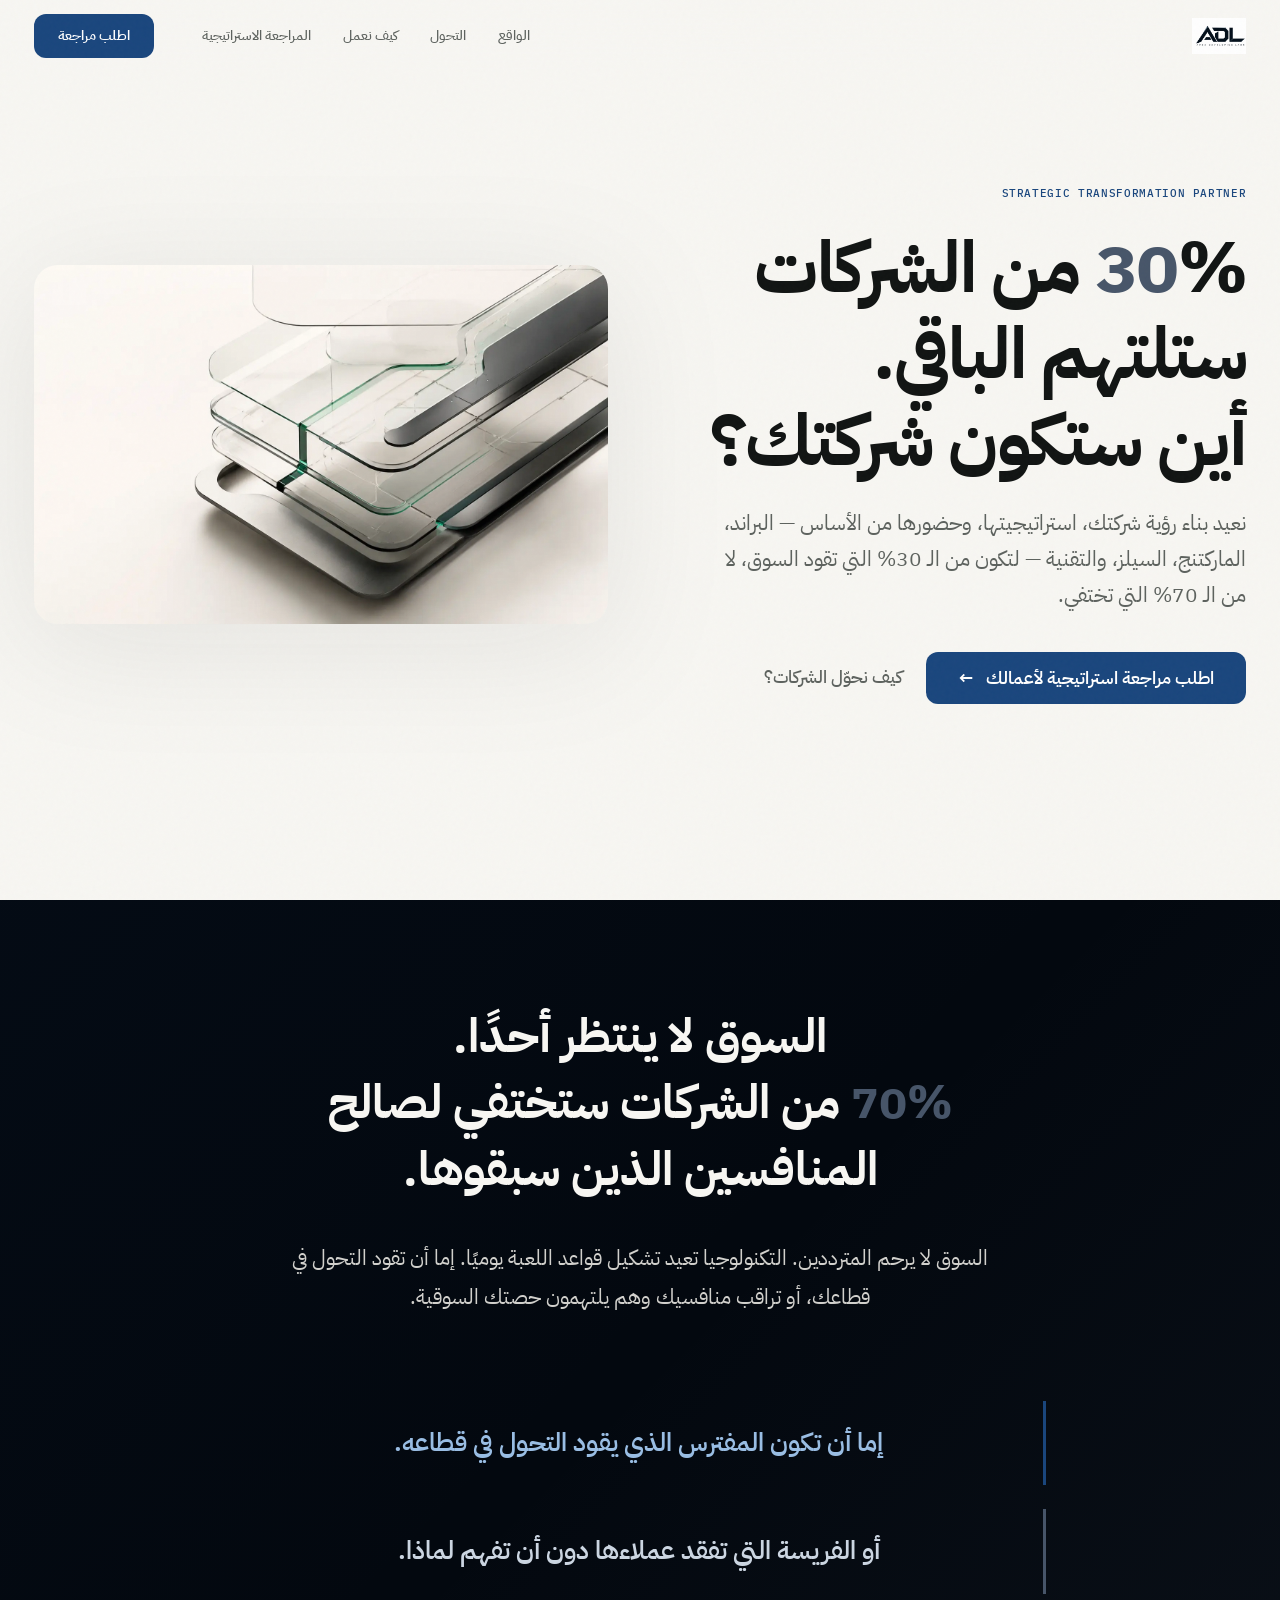
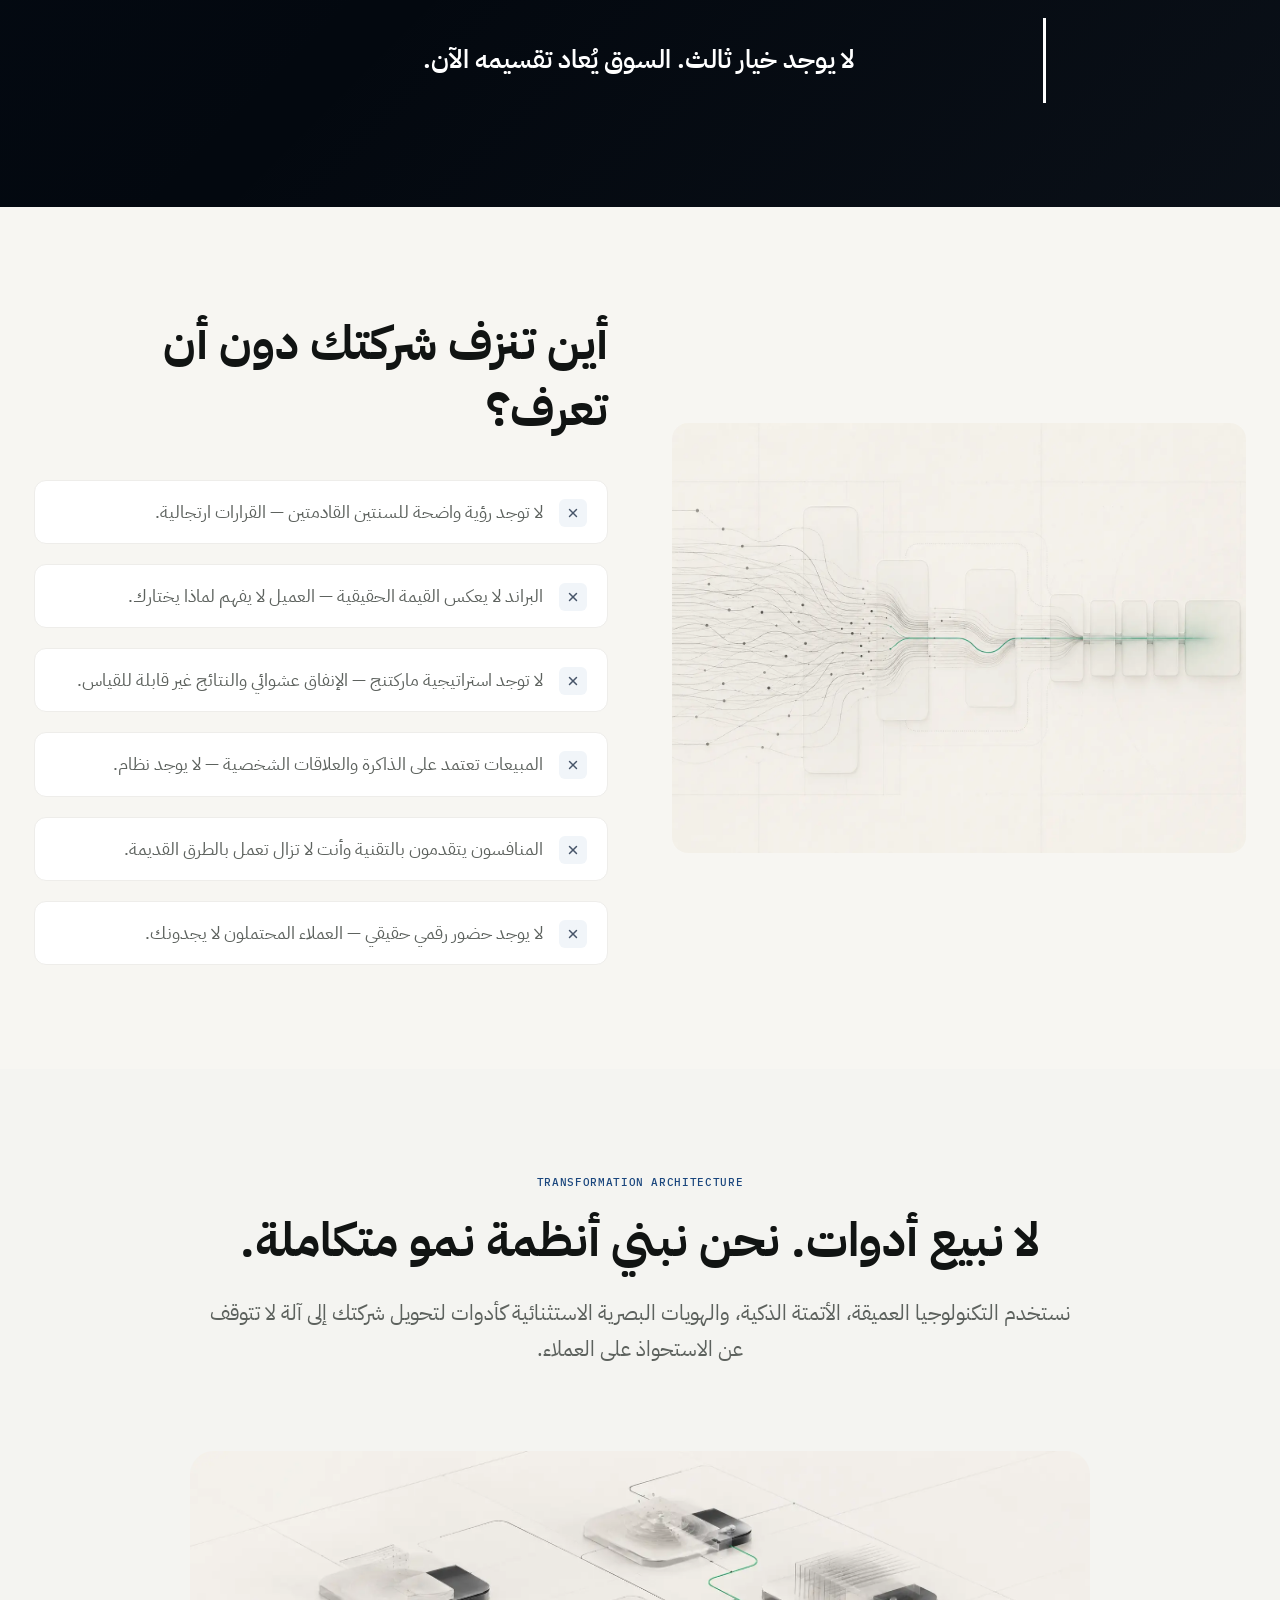
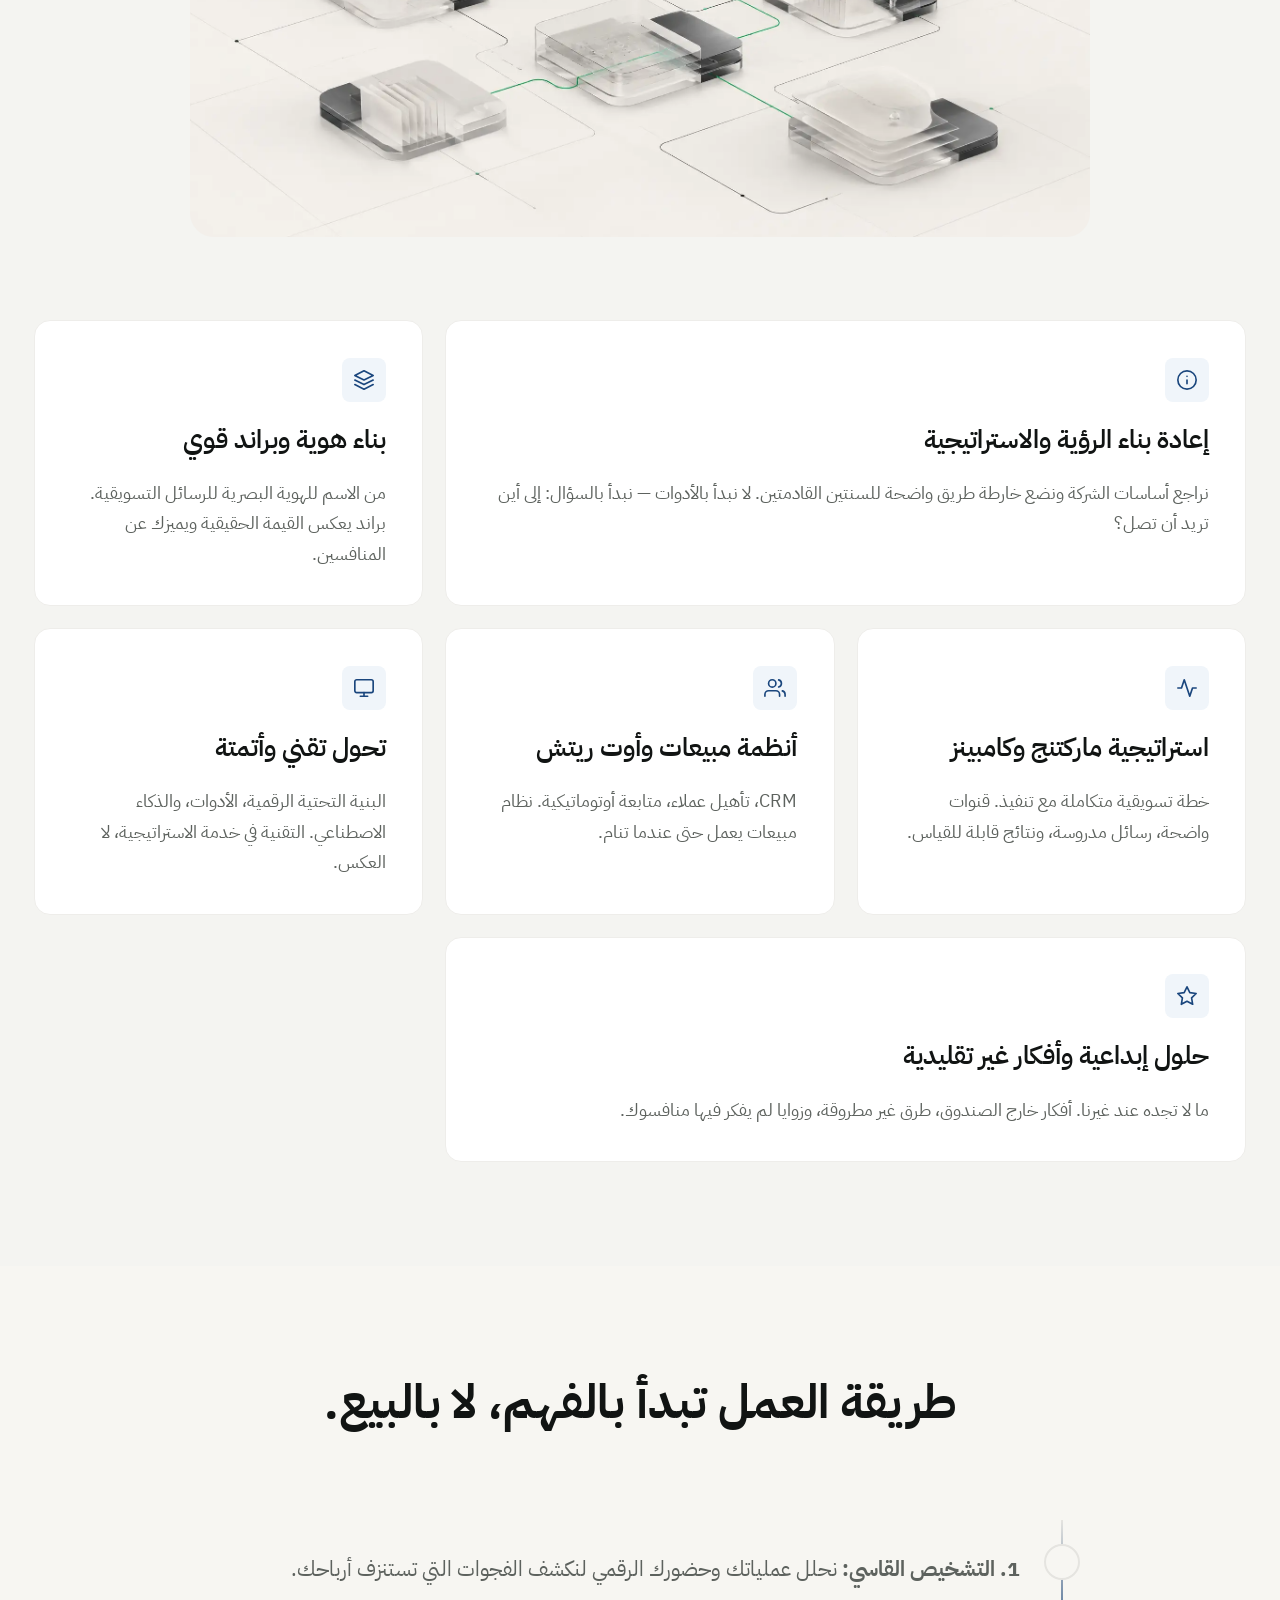
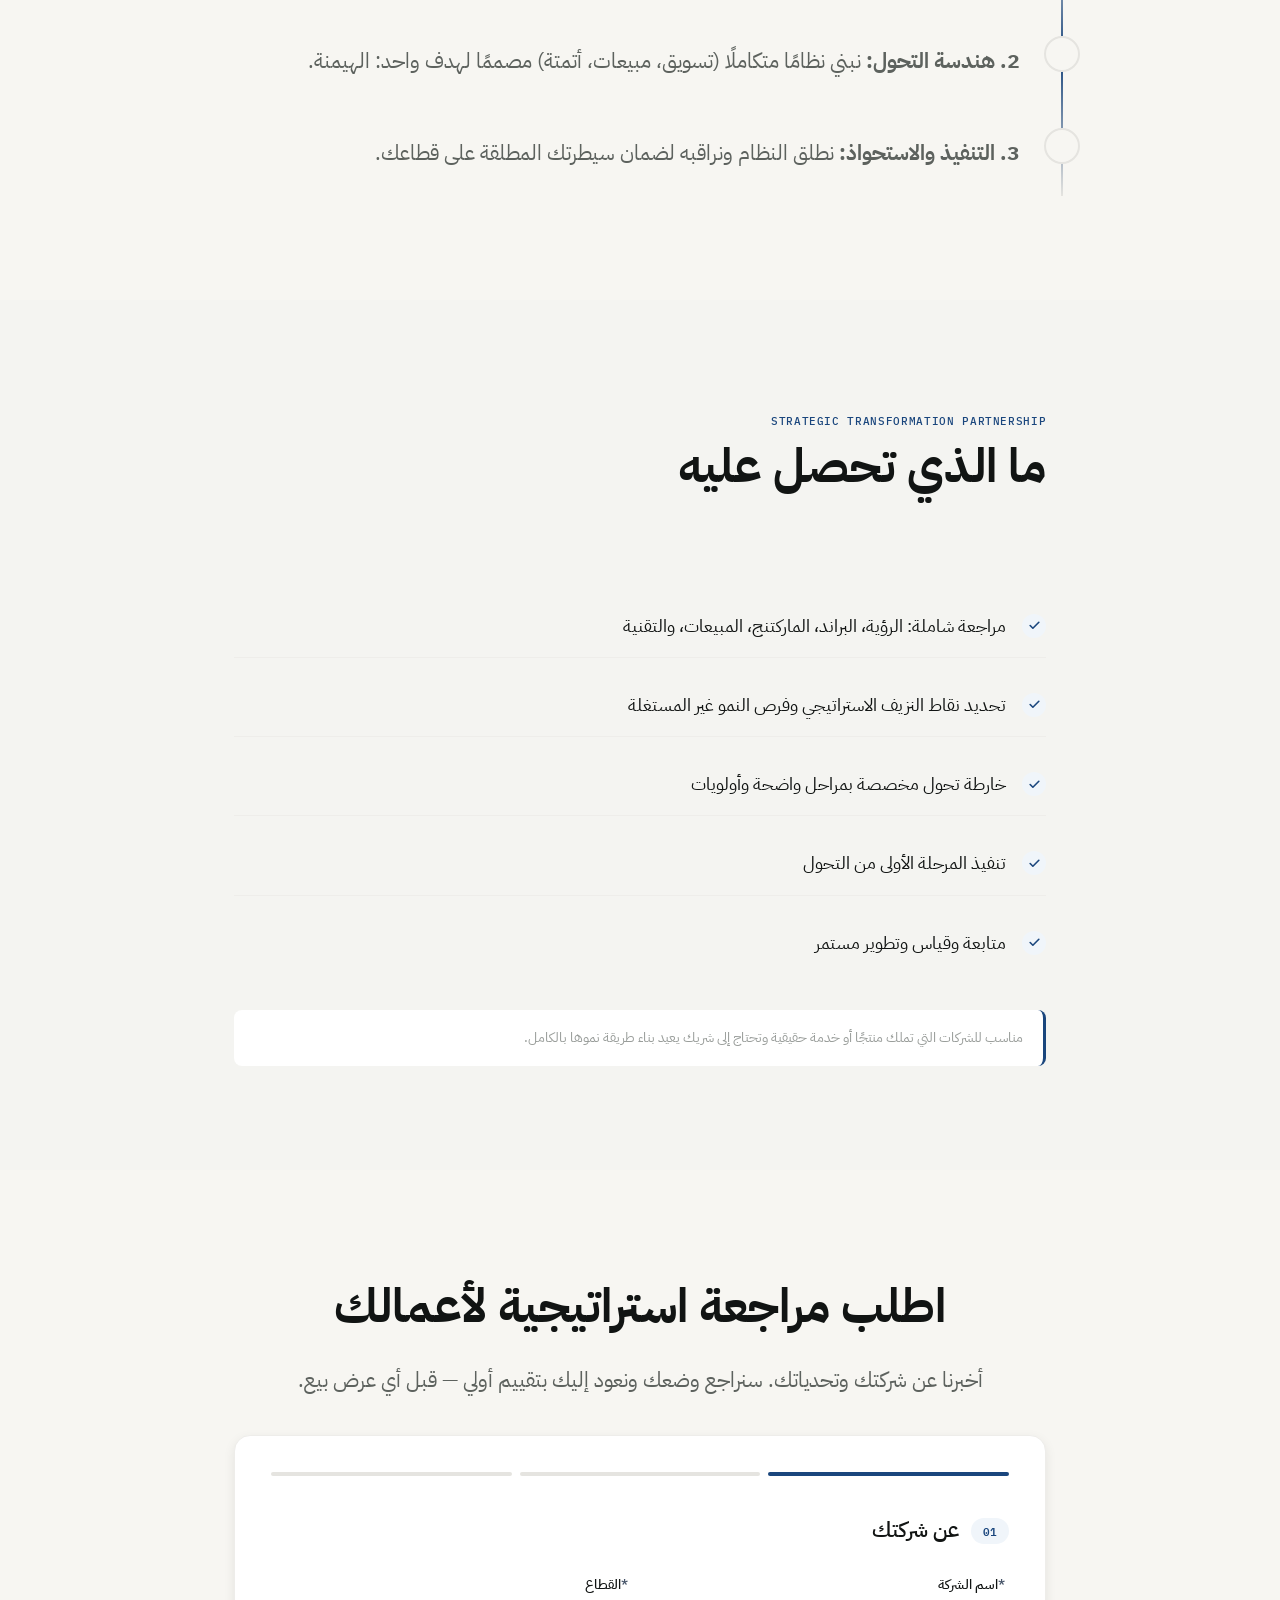
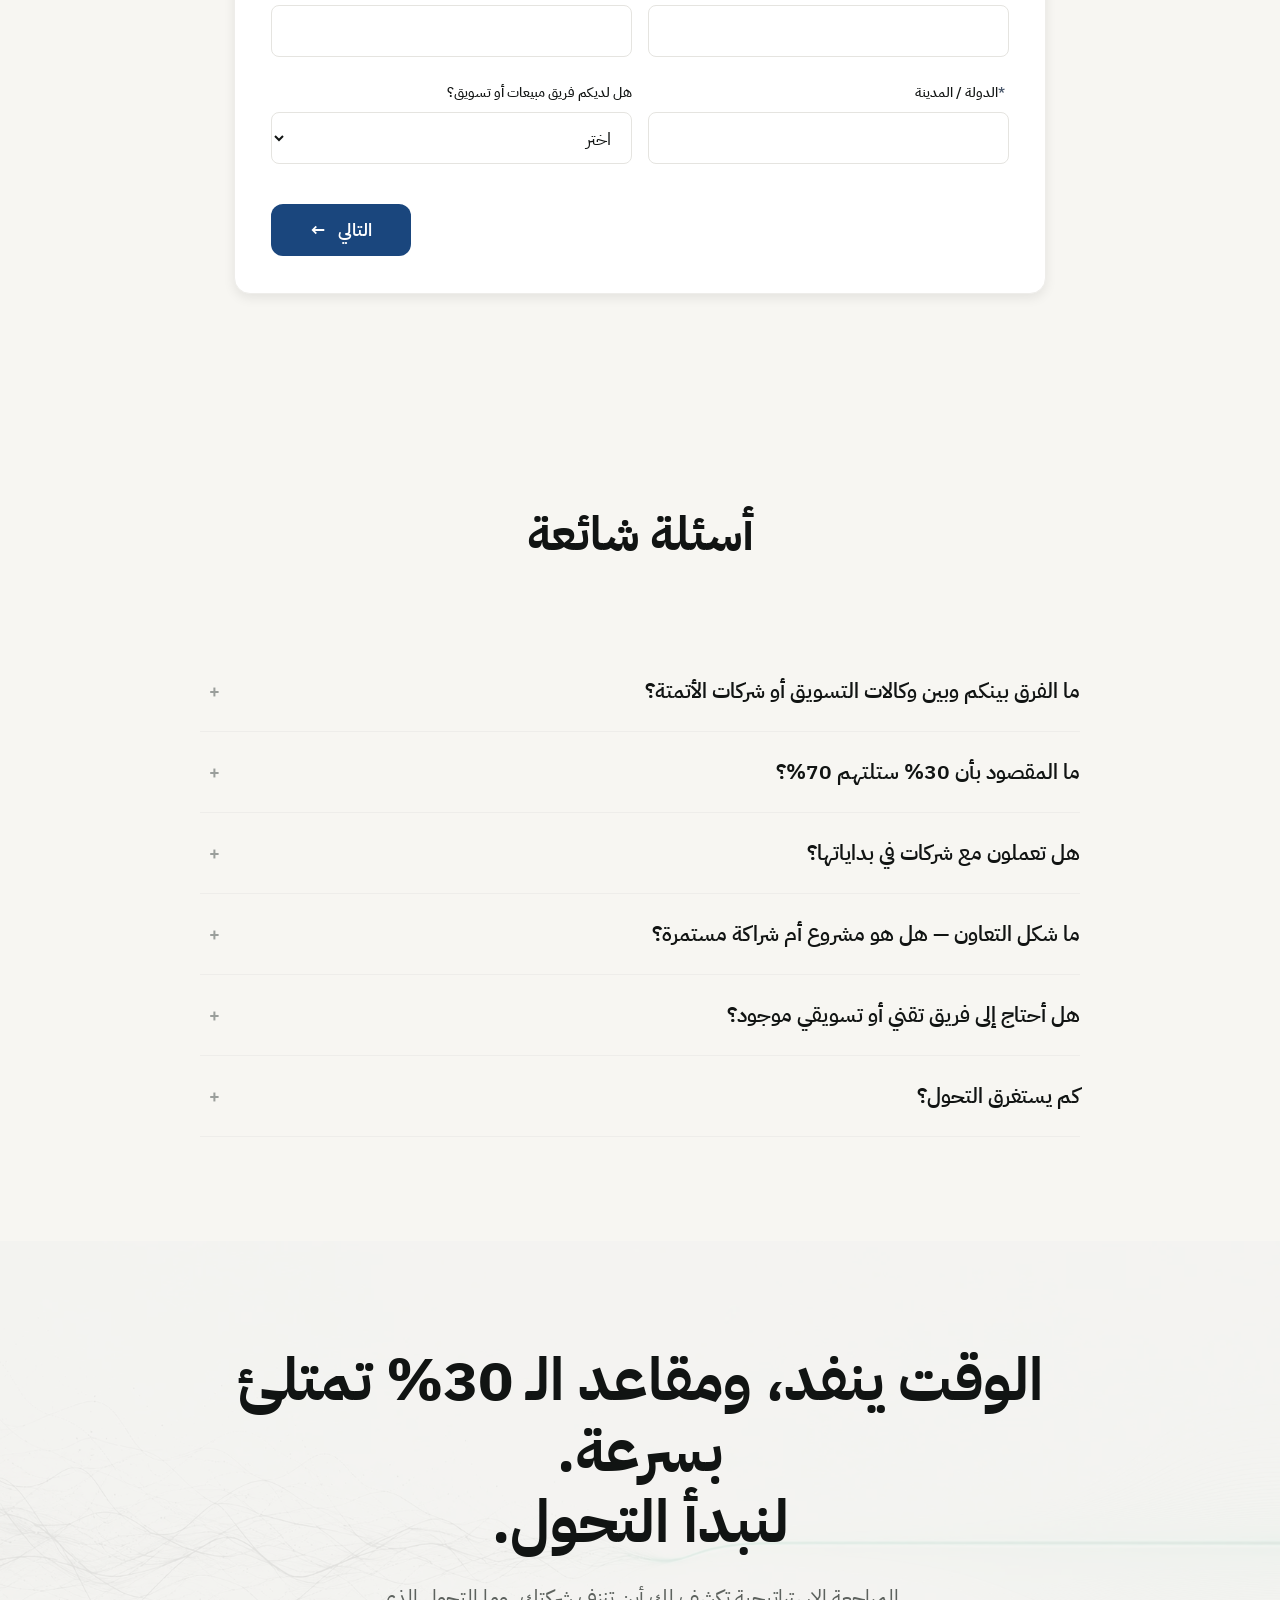
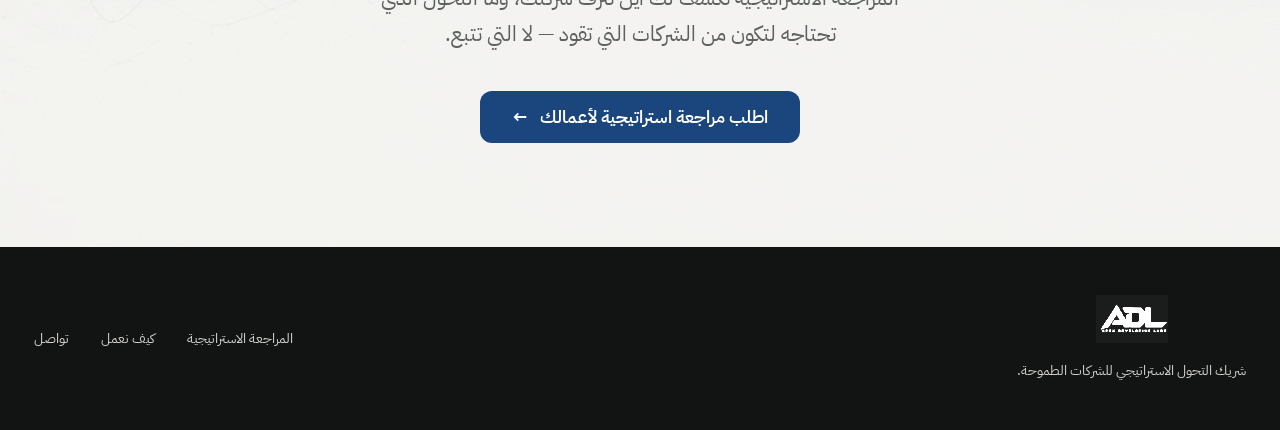
==== commit 5833dd9e: "Update copy based on strategic feedback to increase conversion and focus messaging" ====
--- a/index.html
+++ b/index.html
@@ -7,7 +7,7 @@
   <meta name="description" content="نعيد بناء شركتك بالكامل — الرؤية، البراند، الماركتنج، السيلز، والتقنية — لتكون من الـ 30% التي تقود سوقها.">
   <meta property="og:title" content="APEX DEVELOPING LABS | شريك التحول الاستراتيجي للشركات">
   <meta property="og:description" content="نعيد بناء شركتك بالكامل — الرؤية، البراند، الماركتنج، السيلز، والتقنية — لتكون من الـ 30% التي تقود سوقها.">
-  <meta property="og:image" content="./asset-a-hero-system-object.png">
+  <meta property="og:image" content="./asset-a-hero-system-object.webp">
   <meta property="og:type" content="website">
   <link rel="icon" href="./logo.webp" type="image/webp">
   <link rel="stylesheet" href="./src/styles.css">
@@ -78,7 +78,7 @@
         <span class="danger">70%</span> من الشركات ستختفي لصالح المنافسين الذين سبقوها.
       </h2>
       <p class="reality__body reveal reveal-delay-1">
-        هذه ليست مبالغة — الدراسات تؤكد أن 30% من الشركات في أي قطاع ستستحوذ على حصة الـ 70% المتبقية. السبب بسيط: التحول التكنولوجي والاستراتيجي لم يعد خيارًا. الشركات التي لا تعيد بناء رؤيتها، حضورها الرقمي، وطريقة وصولها للعملاء — ستفقد حصتها تدريجيًا لصالح من فعل ذلك أولًا.
+        السوق لا يرحم المترددين. التكنولوجيا تعيد تشكيل قواعد اللعبة يوميًا. إما أن تقود التحول في قطاعك، أو تراقب منافسيك وهم يلتهمون حصتك السوقية.
       </p>
       <div class="reality__statements reveal reveal-delay-2">
         <div class="reality__statement">إما أن تكون المفترس الذي يقود التحول في قطاعه.</div>
@@ -149,8 +149,8 @@
     <div class="container">
       <div class="transform__header reveal">
         <span class="mono" style="color: var(--accent-primary); display: block; margin-bottom: var(--space-4);">Transformation Architecture</span>
-        <h2 class="transform__headline">لا نبيع أدوات. نعيد بناء شركتك من كل زاوية.</h2>
-        <p class="transform__sub">نعمل كشريك استراتيجي مُستثمَر في نجاحك — نعيد تصميم الرؤية، نبني البراند، نضع استراتيجية النمو، نبني الأنظمة، وننفذ. ليس استشارة نظرية — بل تحول حقيقي.</p>
+        <h2 class="transform__headline">لا نبيع أدوات. نحن نبني أنظمة نمو متكاملة.</h2>
+        <p class="transform__sub">نستخدم التكنولوجيا العميقة، الأتمتة الذكية، والهويات البصرية الاستثنائية كأدوات لتحويل شركتك إلى آلة لا تتوقف عن الاستحواذ على العملاء.</p>
       </div>
 
       <div class="transform__visual reveal">
@@ -216,23 +216,15 @@
       <div class="process__steps">
         <div class="process__step reveal reveal-delay-1">
           <div class="process__dot"><div class="process__dot-inner"></div></div>
-          <p class="process__step-text">نراجع شركتك بالكامل — الرؤية، البراند، الماركتنج، السيلز، والتقنية.</p>
+          <p class="process__step-text"><strong>1. التشخيص القاسي:</strong> نحلل عملياتك وحضورك الرقمي لنكشف الفجوات التي تستنزف أرباحك.</p>
         </div>
         <div class="process__step reveal reveal-delay-2">
           <div class="process__dot"><div class="process__dot-inner"></div></div>
-          <p class="process__step-text">نحدد أين تنزف الفرص وأين يكمن أكبر إمكانات النمو.</p>
+          <p class="process__step-text"><strong>2. هندسة التحول:</strong> نبني نظامًا متكاملًا (تسويق، مبيعات، أتمتة) مصممًا لهدف واحد: الهيمنة.</p>
         </div>
         <div class="process__step reveal reveal-delay-3">
           <div class="process__dot"><div class="process__dot-inner"></div></div>
-          <p class="process__step-text">نضع خارطة تحول شاملة مخصصة لحجم شركتك وقطاعك.</p>
-        </div>
-        <div class="process__step reveal reveal-delay-4">
-          <div class="process__dot"><div class="process__dot-inner"></div></div>
-          <p class="process__step-text">ننفذ التحول معك — لسنا استشاريين نظريين، نحن شركاء تنفيذ.</p>
-        </div>
-        <div class="process__step reveal reveal-delay-5">
-          <div class="process__dot"><div class="process__dot-inner"></div></div>
-          <p class="process__step-text">نقيس، نطوّر، ونتوسع بناءً على النتائج الفعلية.</p>
+          <p class="process__step-text"><strong>3. التنفيذ والاستحواذ:</strong> نطلق النظام ونراقبه لضمان سيطرتك المطلقة على قطاعك.</p>
         </div>
       </div>
     </div>
@@ -246,7 +238,7 @@
     <div class="container offer__inner">
       <span class="offer__eyebrow reveal">Strategic Transformation Partnership</span>
       <h2 class="offer__headline reveal">ما الذي تحصل عليه</h2>
-      <p class="offer__desc reveal">مراجعة استراتيجية شاملة لأعمالك، ثم خارطة تحول واضحة وتنفيذ حقيقي — للشركات الجاهزة لتكون من الـ 30% التي تقود سوقها.</p>
+      <p class="offer__desc reveal">مراجعة استراتيجية شاملة، تليها خارطة تحول واضحة وتنفيذ حقيقي للشركات الجاهزة للهيمنة.</p>
 
       <div class="offer__list">
         <div class="offer__item reveal reveal-delay-1">
@@ -368,7 +360,7 @@
               <span class="form-error" id="challengeError">هذا الحقل مطلوب</span>
             </div>
             <div class="form-group">
-              <label for="digitalPresence" class="label">هل لديكم حضور رقمي حالي؟</label>
+              <label for="digitalPresence" class="form-label">هل لديكم حضور رقمي حالي؟</label>
               <select id="digitalPresence" class="form-select">
                 <option value="">اختر</option>
                 <option value="website-social-ads">موقع + سوشيال ميديا + إعلانات</option>
@@ -534,7 +526,7 @@
       <img src="./asset-d-final-cta-transformation.webp" alt="Final CTA Transformation" aria-hidden="true" loading="lazy" width="1500" height="500">
     </div>
     <div class="container final-cta__inner reveal">
-      <h2 class="final-cta__headline">السوق يُعاد تقسيمه الآن.<br>من أي جانب ستكون؟</h2>
+      <h2 class="final-cta__headline">الوقت ينفد، ومقاعد الـ 30% تمتلئ بسرعة.<br>لنبدأ التحول.</h2>
       <p class="final-cta__sub">المراجعة الاستراتيجية تكشف لك أين تنزف شركتك، وما التحول الذي تحتاجه لتكون من الشركات التي تقود — لا التي تتبع.</p>
       <div class="final-cta__actions">
         <a href="#form" class="btn">
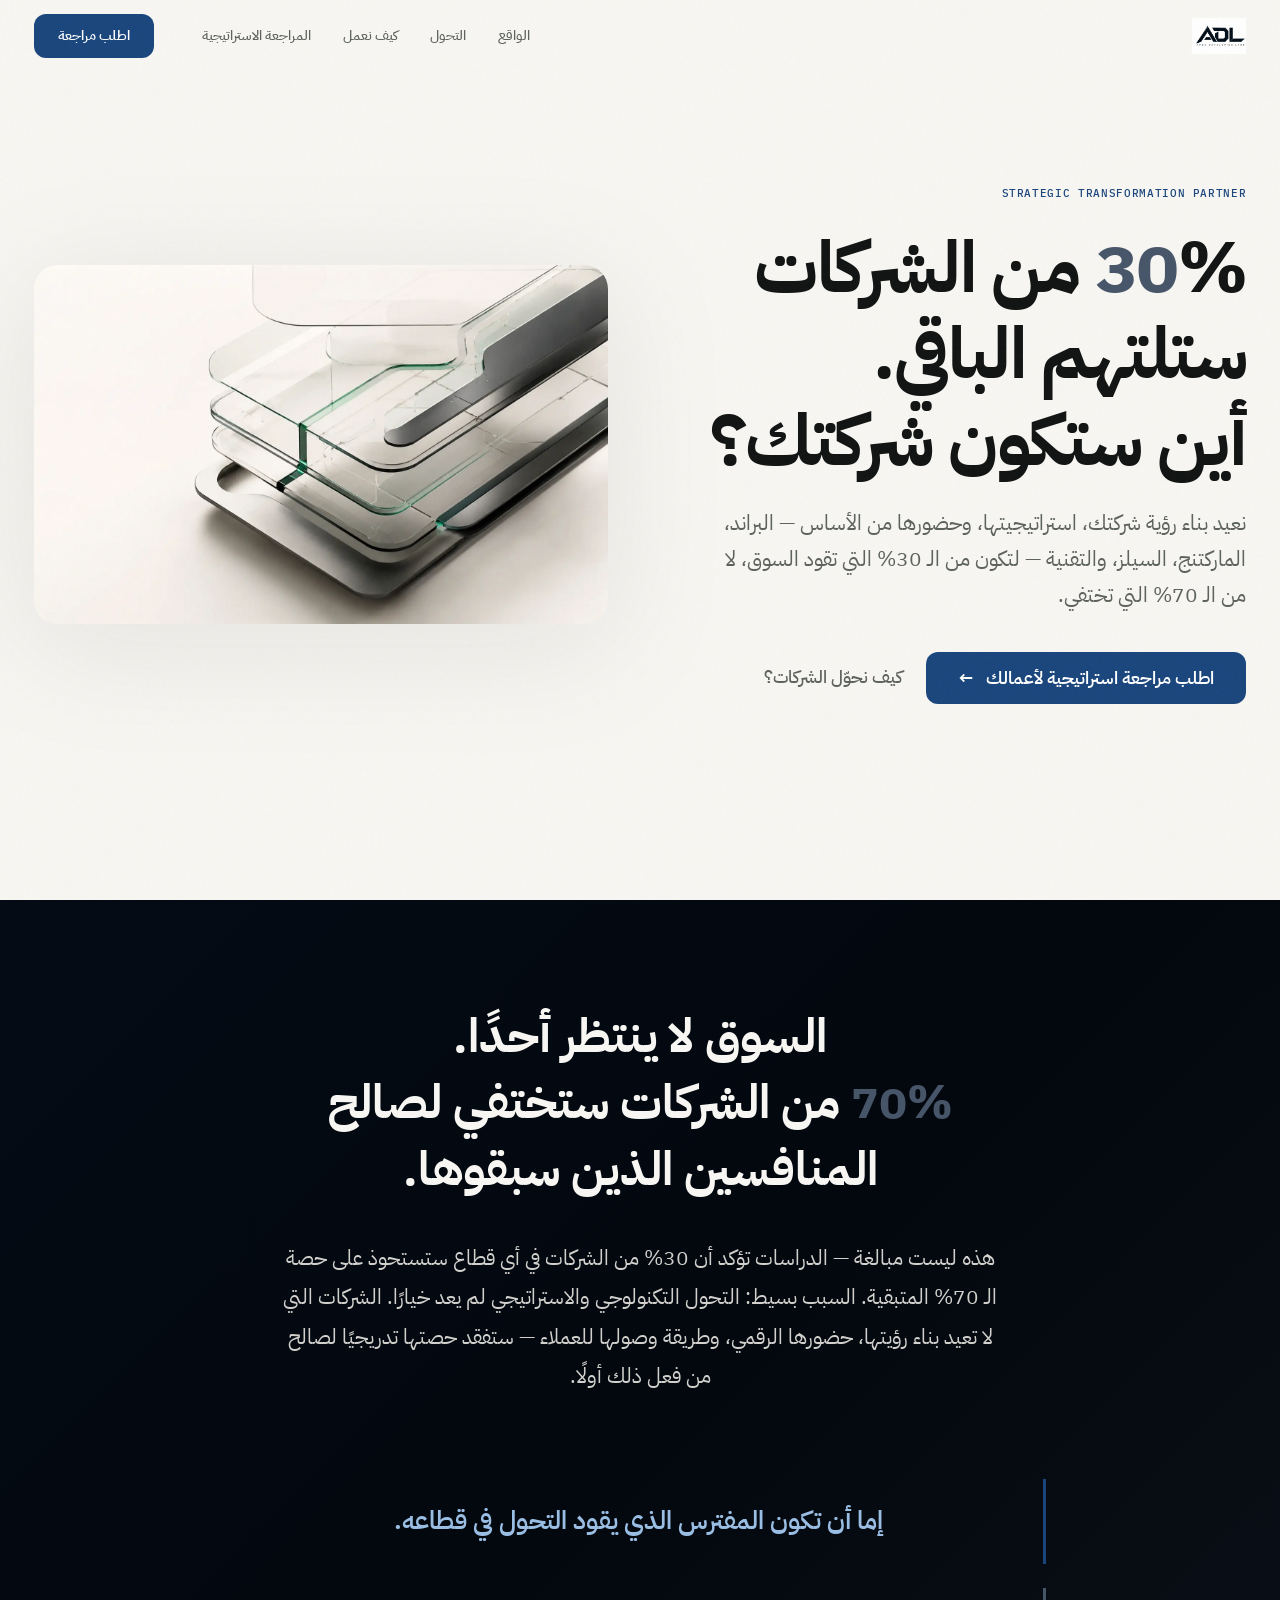
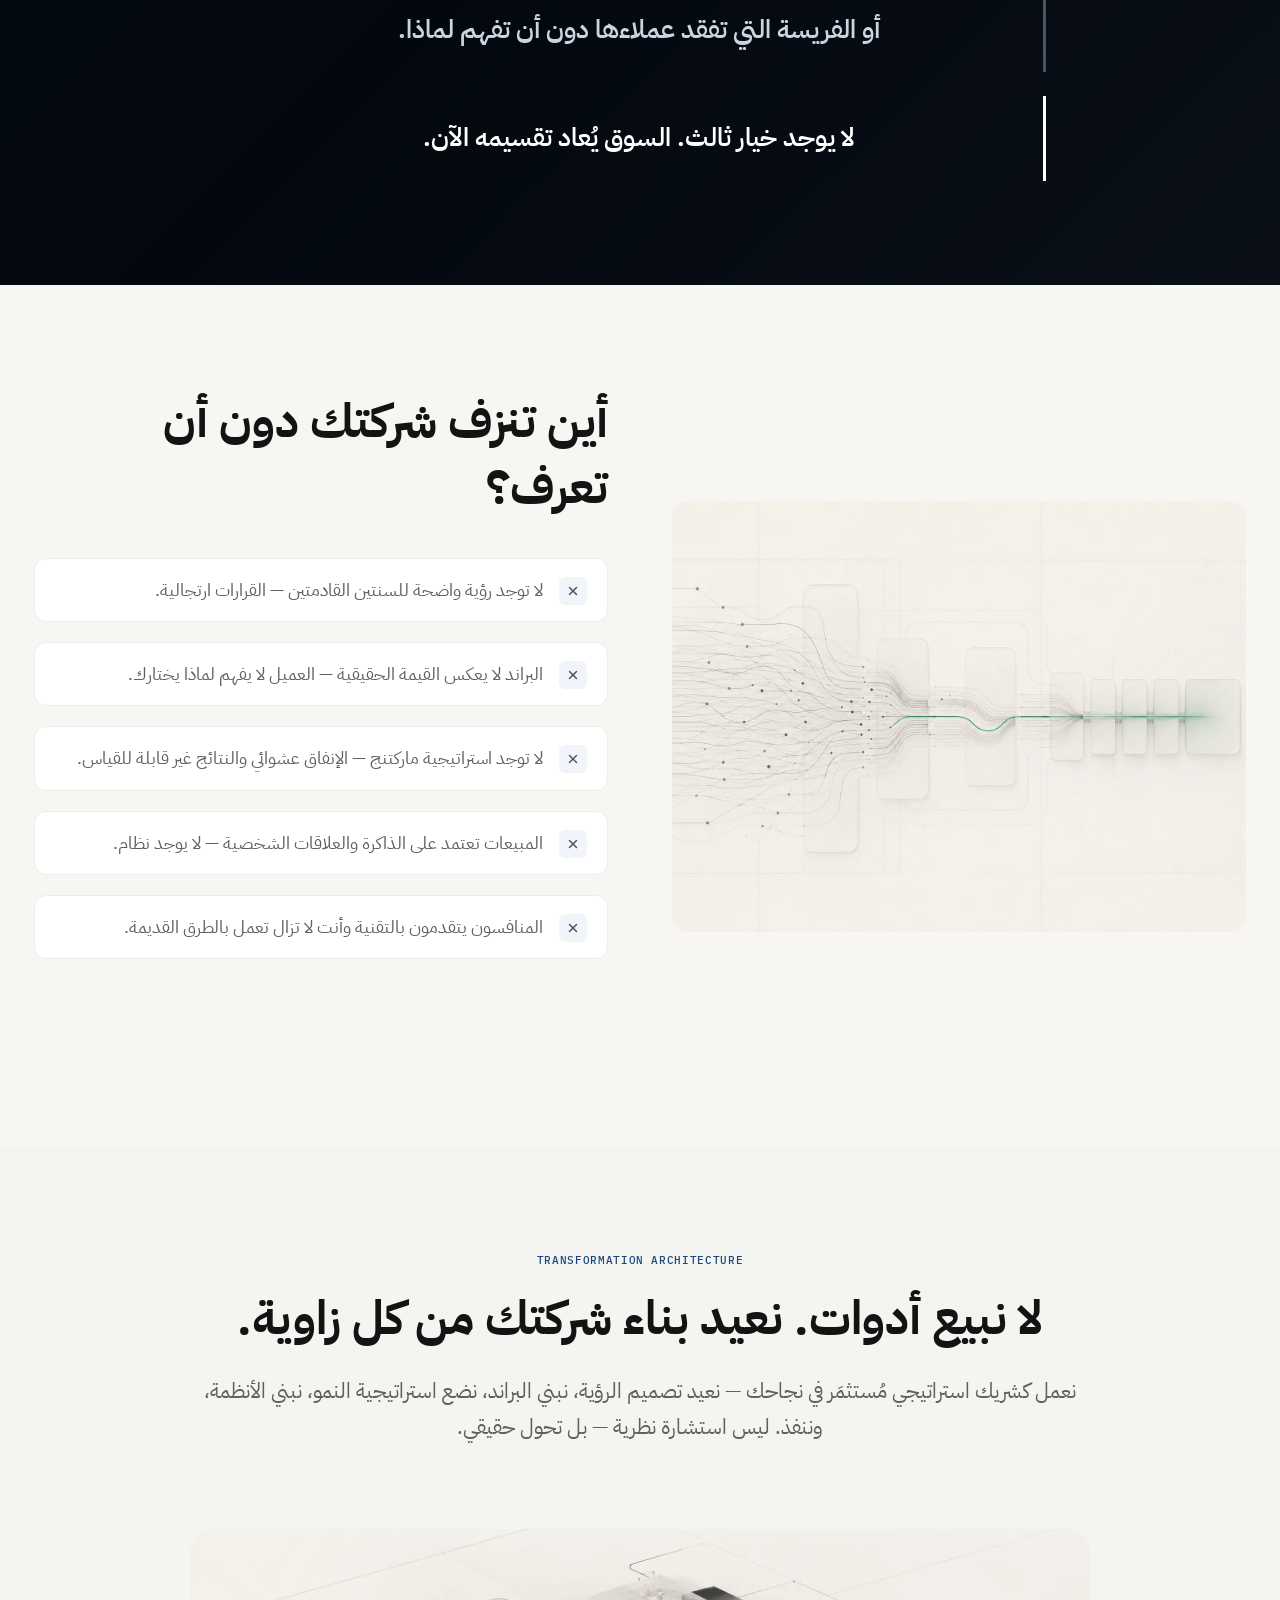
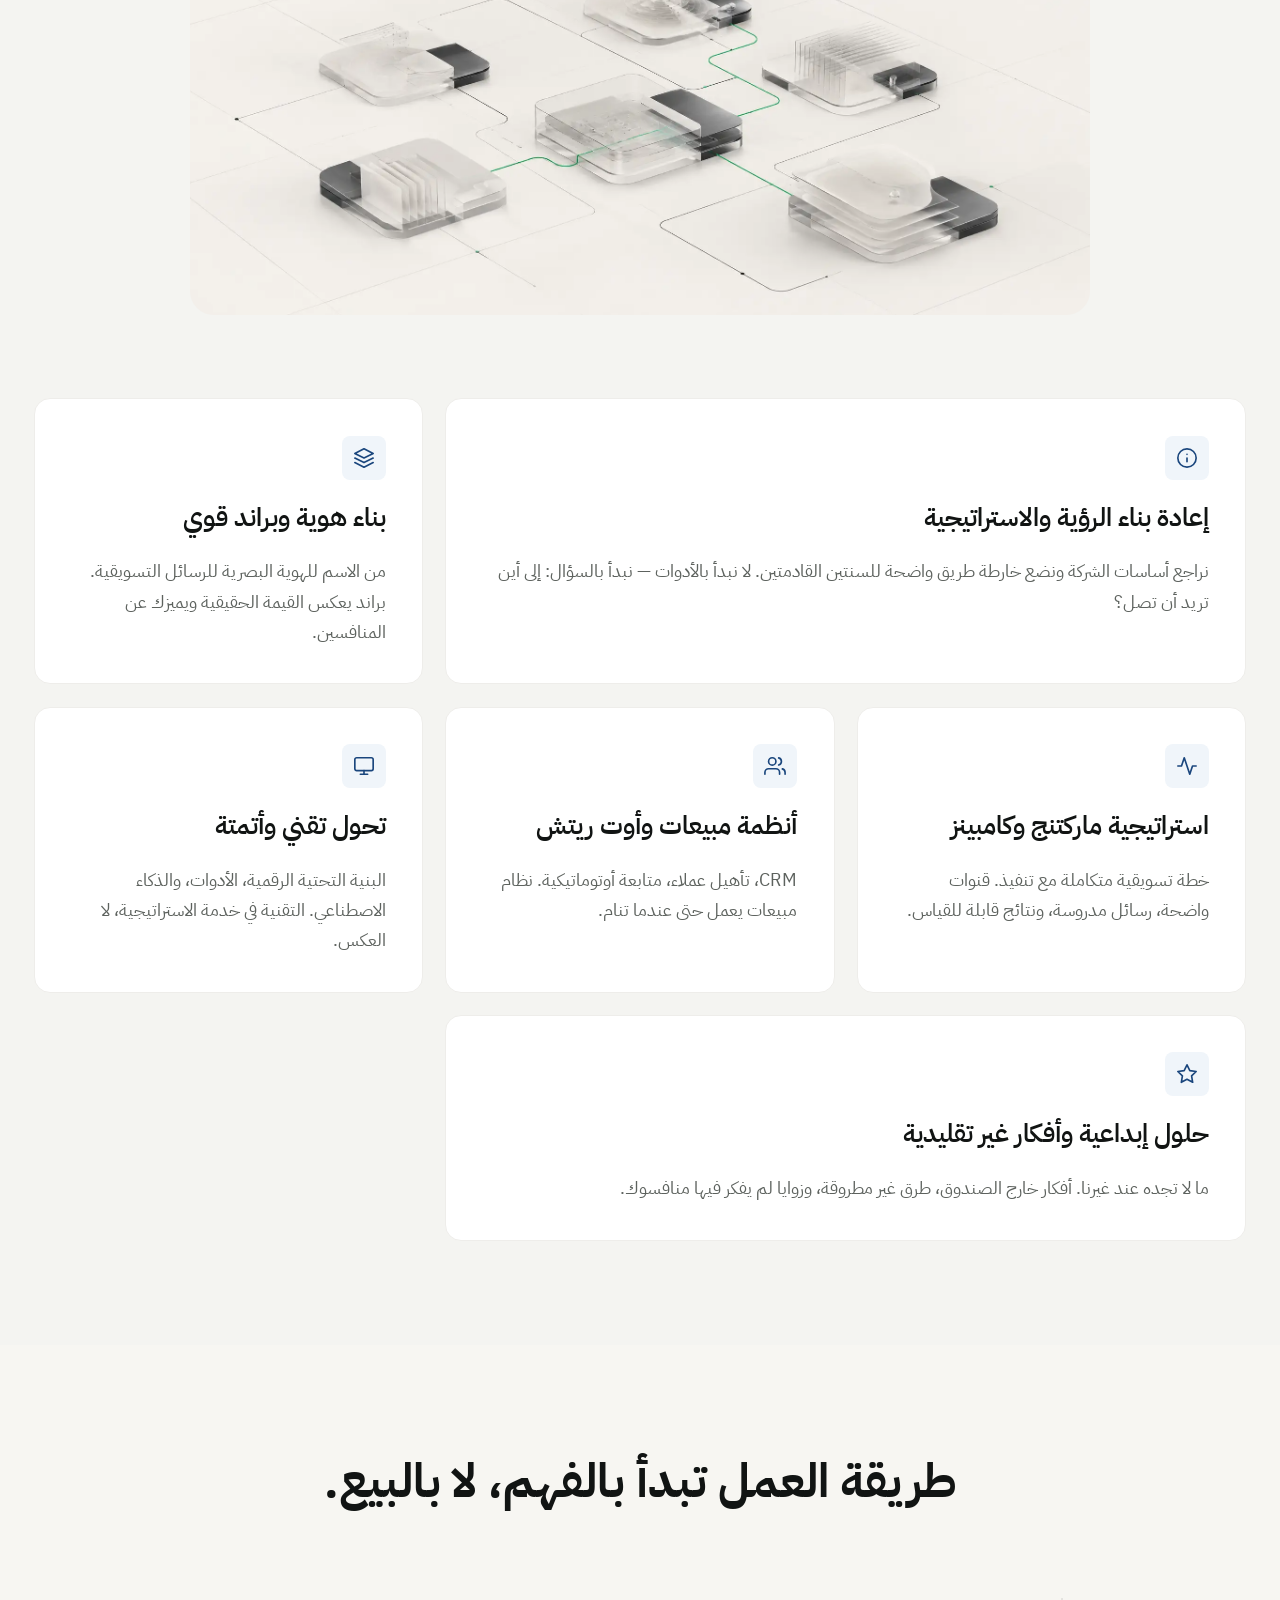
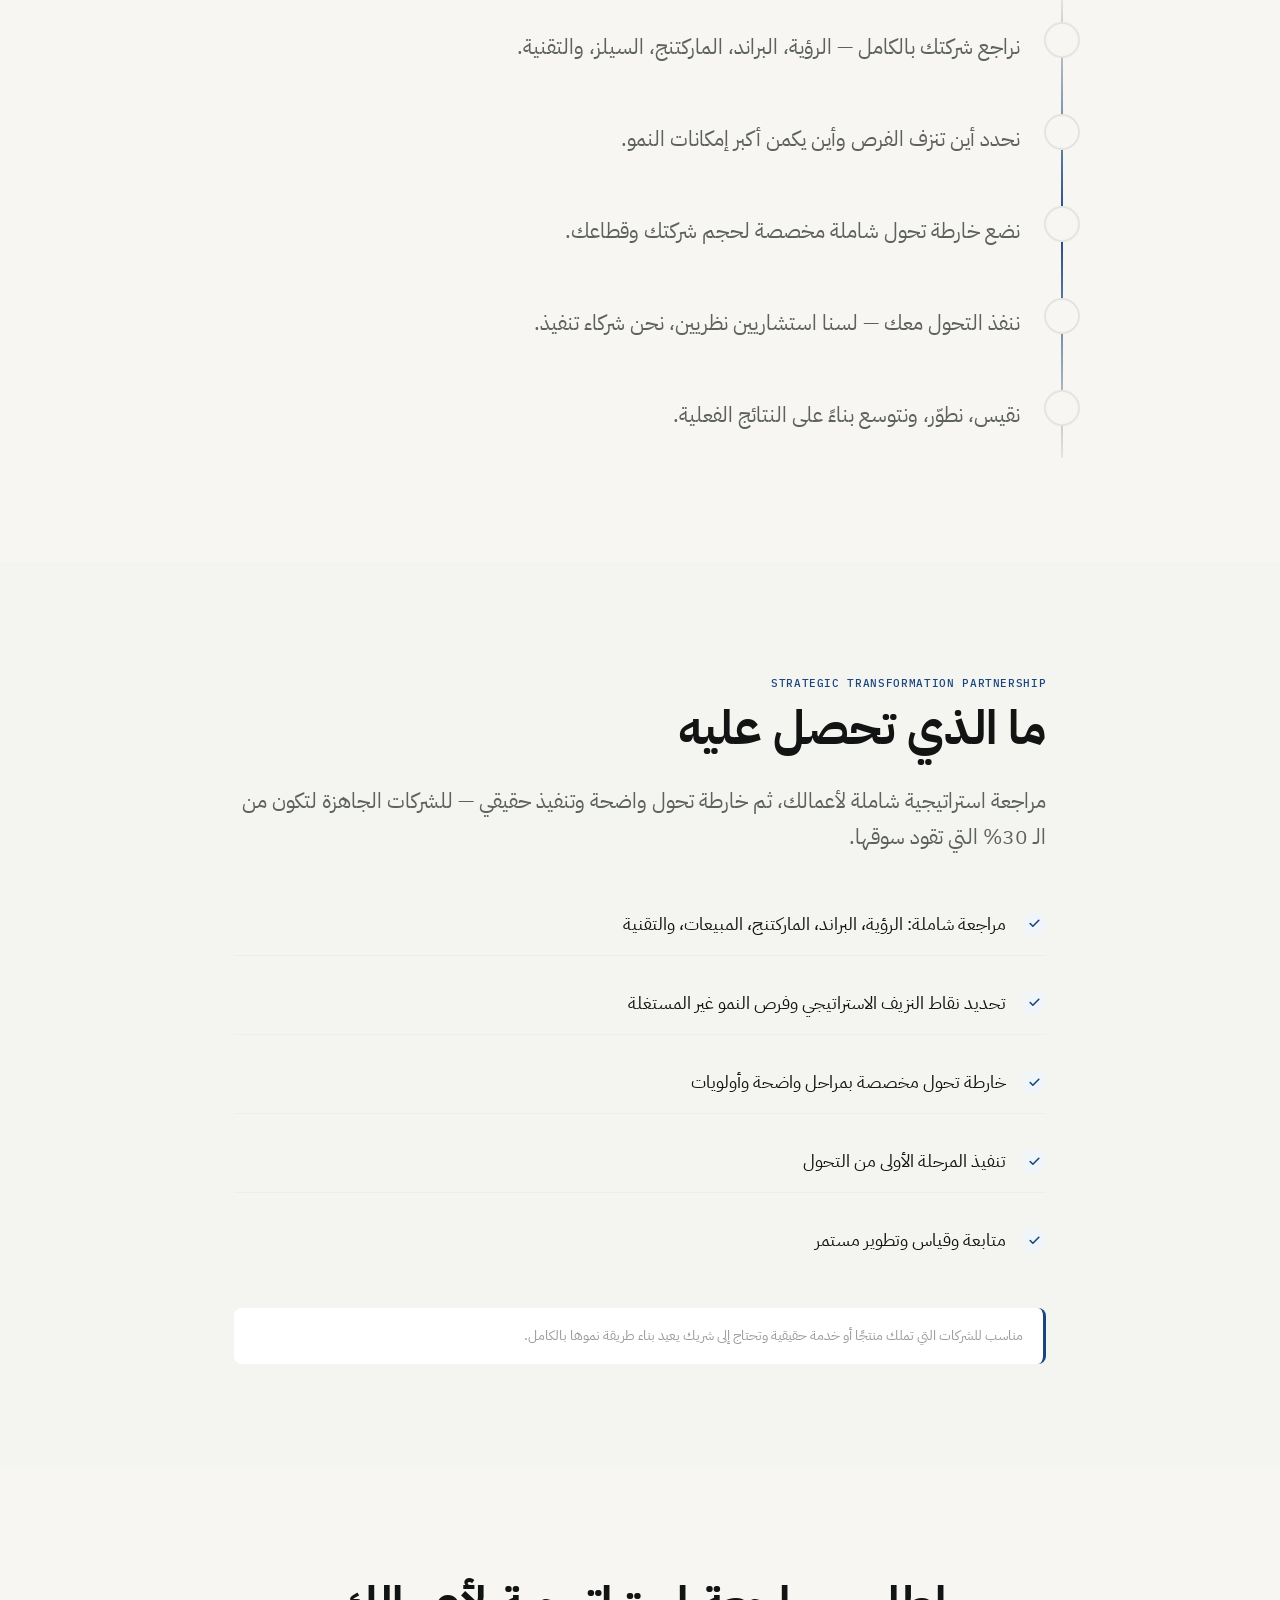
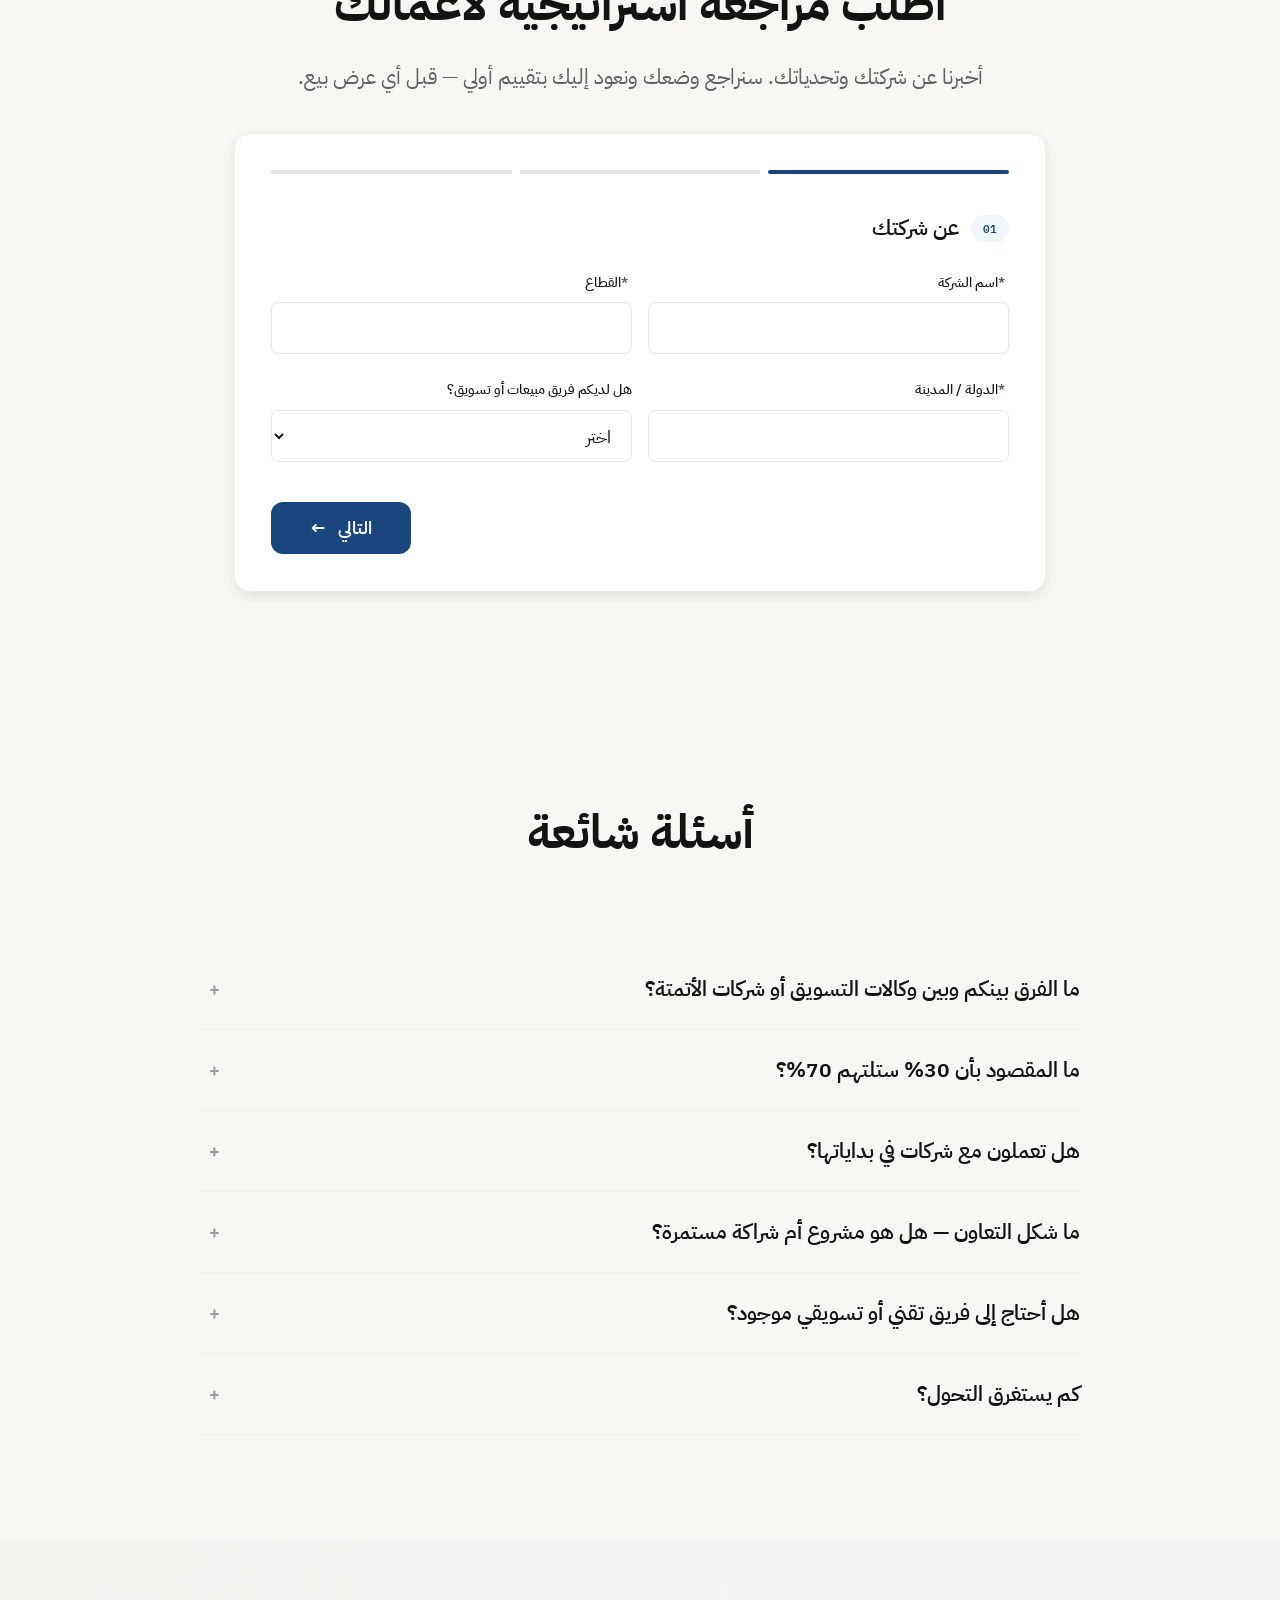
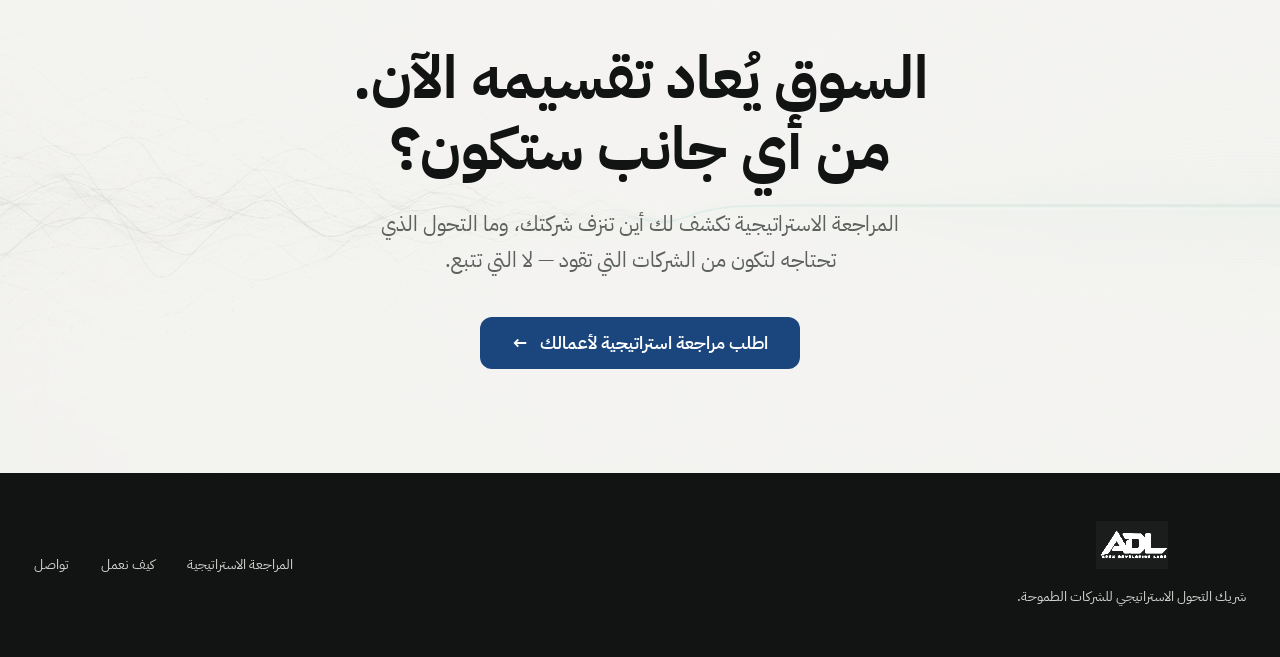
==== commit a372062e: "Revert "Update copy based on strategic feedback to increase conversion and focus messaging" This rev" ====
--- a/index.html
+++ b/index.html
@@ -78,7 +78,7 @@
         <span class="danger">70%</span> من الشركات ستختفي لصالح المنافسين الذين سبقوها.
       </h2>
       <p class="reality__body reveal reveal-delay-1">
-        السوق لا يرحم المترددين. التكنولوجيا تعيد تشكيل قواعد اللعبة يوميًا. إما أن تقود التحول في قطاعك، أو تراقب منافسيك وهم يلتهمون حصتك السوقية.
+        هذه ليست مبالغة — الدراسات تؤكد أن 30% من الشركات في أي قطاع ستستحوذ على حصة الـ 70% المتبقية. السبب بسيط: التحول التكنولوجي والاستراتيجي لم يعد خيارًا. الشركات التي لا تعيد بناء رؤيتها، حضورها الرقمي، وطريقة وصولها للعملاء — ستفقد حصتها تدريجيًا لصالح من فعل ذلك أولًا.
       </p>
       <div class="reality__statements reveal reveal-delay-2">
         <div class="reality__statement">إما أن تكون المفترس الذي يقود التحول في قطاعه.</div>
@@ -149,8 +149,8 @@
     <div class="container">
       <div class="transform__header reveal">
         <span class="mono" style="color: var(--accent-primary); display: block; margin-bottom: var(--space-4);">Transformation Architecture</span>
-        <h2 class="transform__headline">لا نبيع أدوات. نحن نبني أنظمة نمو متكاملة.</h2>
-        <p class="transform__sub">نستخدم التكنولوجيا العميقة، الأتمتة الذكية، والهويات البصرية الاستثنائية كأدوات لتحويل شركتك إلى آلة لا تتوقف عن الاستحواذ على العملاء.</p>
+        <h2 class="transform__headline">لا نبيع أدوات. نعيد بناء شركتك من كل زاوية.</h2>
+        <p class="transform__sub">نعمل كشريك استراتيجي مُستثمَر في نجاحك — نعيد تصميم الرؤية، نبني البراند، نضع استراتيجية النمو، نبني الأنظمة، وننفذ. ليس استشارة نظرية — بل تحول حقيقي.</p>
       </div>
 
       <div class="transform__visual reveal">
@@ -216,15 +216,23 @@
       <div class="process__steps">
         <div class="process__step reveal reveal-delay-1">
           <div class="process__dot"><div class="process__dot-inner"></div></div>
-          <p class="process__step-text"><strong>1. التشخيص القاسي:</strong> نحلل عملياتك وحضورك الرقمي لنكشف الفجوات التي تستنزف أرباحك.</p>
+          <p class="process__step-text">نراجع شركتك بالكامل — الرؤية، البراند، الماركتنج، السيلز، والتقنية.</p>
         </div>
         <div class="process__step reveal reveal-delay-2">
           <div class="process__dot"><div class="process__dot-inner"></div></div>
-          <p class="process__step-text"><strong>2. هندسة التحول:</strong> نبني نظامًا متكاملًا (تسويق، مبيعات، أتمتة) مصممًا لهدف واحد: الهيمنة.</p>
+          <p class="process__step-text">نحدد أين تنزف الفرص وأين يكمن أكبر إمكانات النمو.</p>
         </div>
         <div class="process__step reveal reveal-delay-3">
           <div class="process__dot"><div class="process__dot-inner"></div></div>
-          <p class="process__step-text"><strong>3. التنفيذ والاستحواذ:</strong> نطلق النظام ونراقبه لضمان سيطرتك المطلقة على قطاعك.</p>
+          <p class="process__step-text">نضع خارطة تحول شاملة مخصصة لحجم شركتك وقطاعك.</p>
+        </div>
+        <div class="process__step reveal reveal-delay-4">
+          <div class="process__dot"><div class="process__dot-inner"></div></div>
+          <p class="process__step-text">ننفذ التحول معك — لسنا استشاريين نظريين، نحن شركاء تنفيذ.</p>
+        </div>
+        <div class="process__step reveal reveal-delay-5">
+          <div class="process__dot"><div class="process__dot-inner"></div></div>
+          <p class="process__step-text">نقيس، نطوّر، ونتوسع بناءً على النتائج الفعلية.</p>
         </div>
       </div>
     </div>
@@ -238,7 +246,7 @@
     <div class="container offer__inner">
       <span class="offer__eyebrow reveal">Strategic Transformation Partnership</span>
       <h2 class="offer__headline reveal">ما الذي تحصل عليه</h2>
-      <p class="offer__desc reveal">مراجعة استراتيجية شاملة، تليها خارطة تحول واضحة وتنفيذ حقيقي للشركات الجاهزة للهيمنة.</p>
+      <p class="offer__desc reveal">مراجعة استراتيجية شاملة لأعمالك، ثم خارطة تحول واضحة وتنفيذ حقيقي — للشركات الجاهزة لتكون من الـ 30% التي تقود سوقها.</p>
 
       <div class="offer__list">
         <div class="offer__item reveal reveal-delay-1">
@@ -526,7 +534,7 @@
       <img src="./asset-d-final-cta-transformation.webp" alt="Final CTA Transformation" aria-hidden="true" loading="lazy" width="1500" height="500">
     </div>
     <div class="container final-cta__inner reveal">
-      <h2 class="final-cta__headline">الوقت ينفد، ومقاعد الـ 30% تمتلئ بسرعة.<br>لنبدأ التحول.</h2>
+      <h2 class="final-cta__headline">السوق يُعاد تقسيمه الآن.<br>من أي جانب ستكون؟</h2>
       <p class="final-cta__sub">المراجعة الاستراتيجية تكشف لك أين تنزف شركتك، وما التحول الذي تحتاجه لتكون من الشركات التي تقود — لا التي تتبع.</p>
       <div class="final-cta__actions">
         <a href="#form" class="btn">
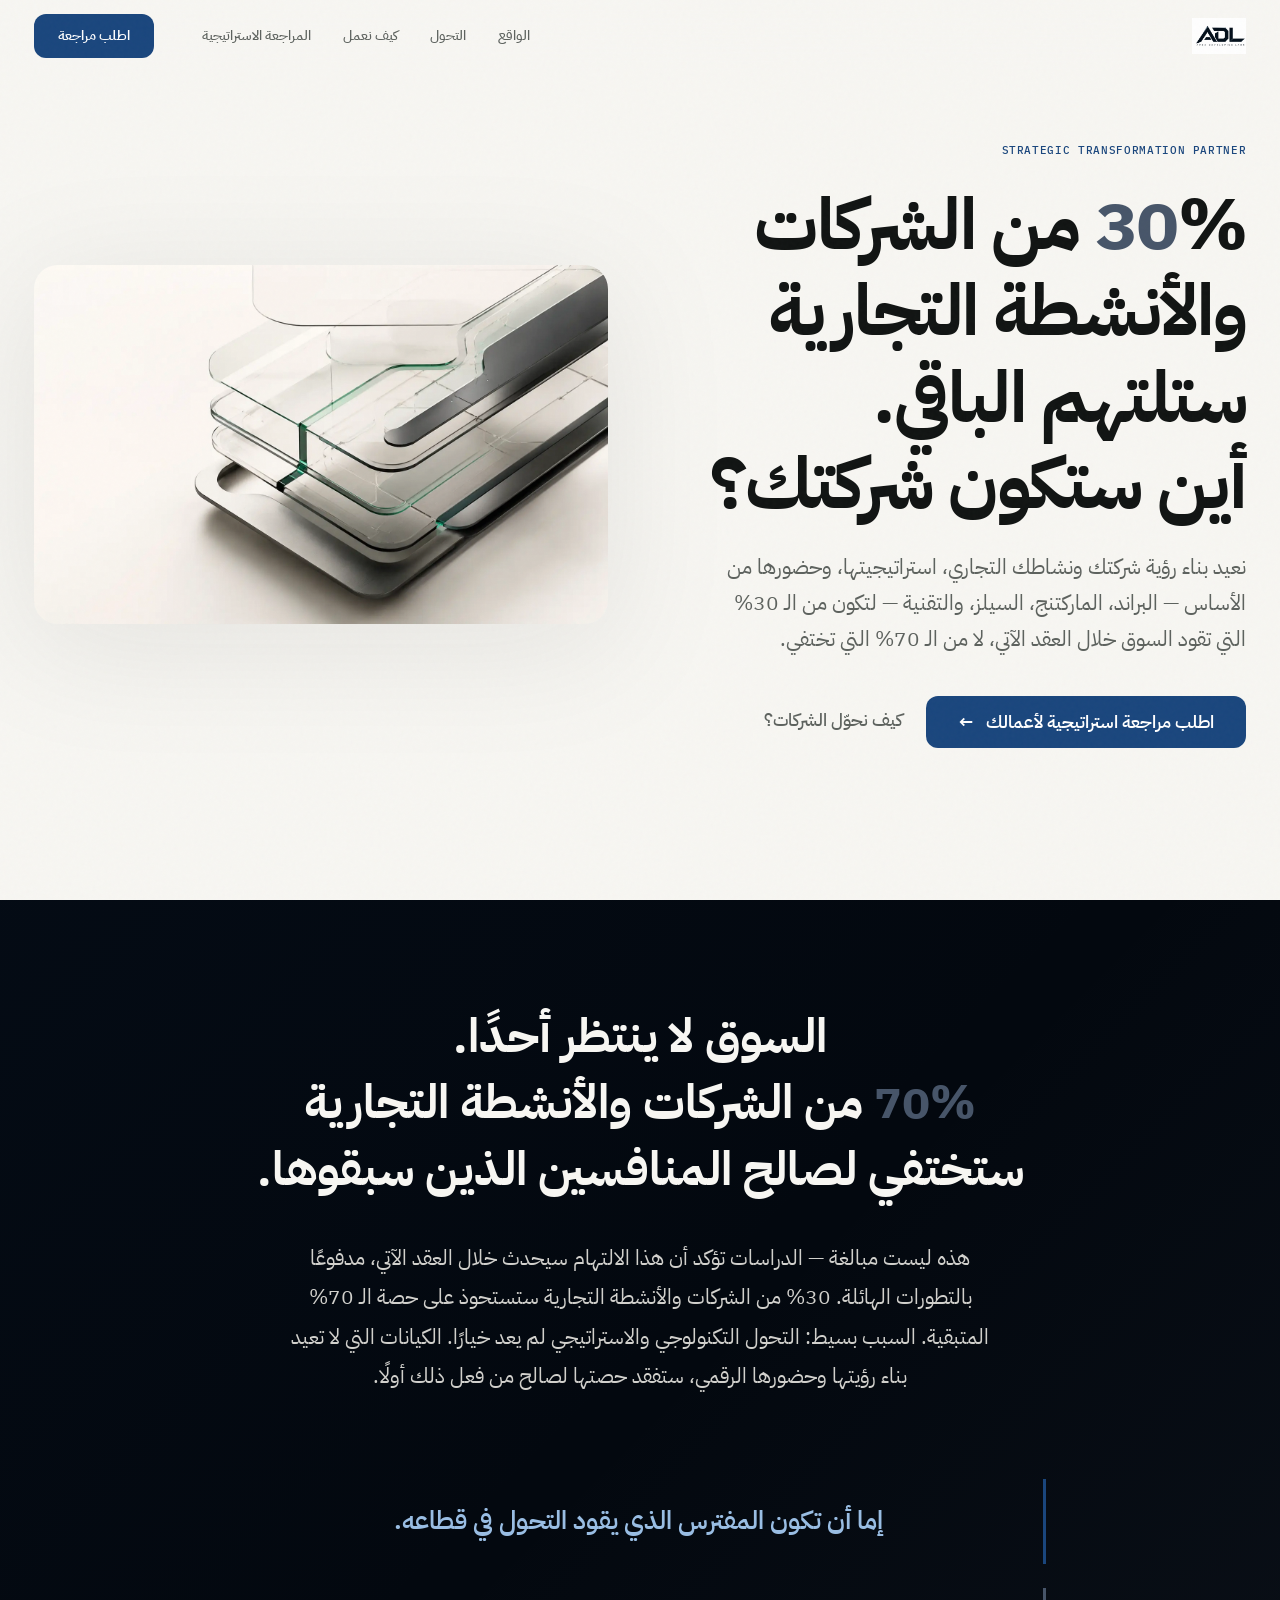
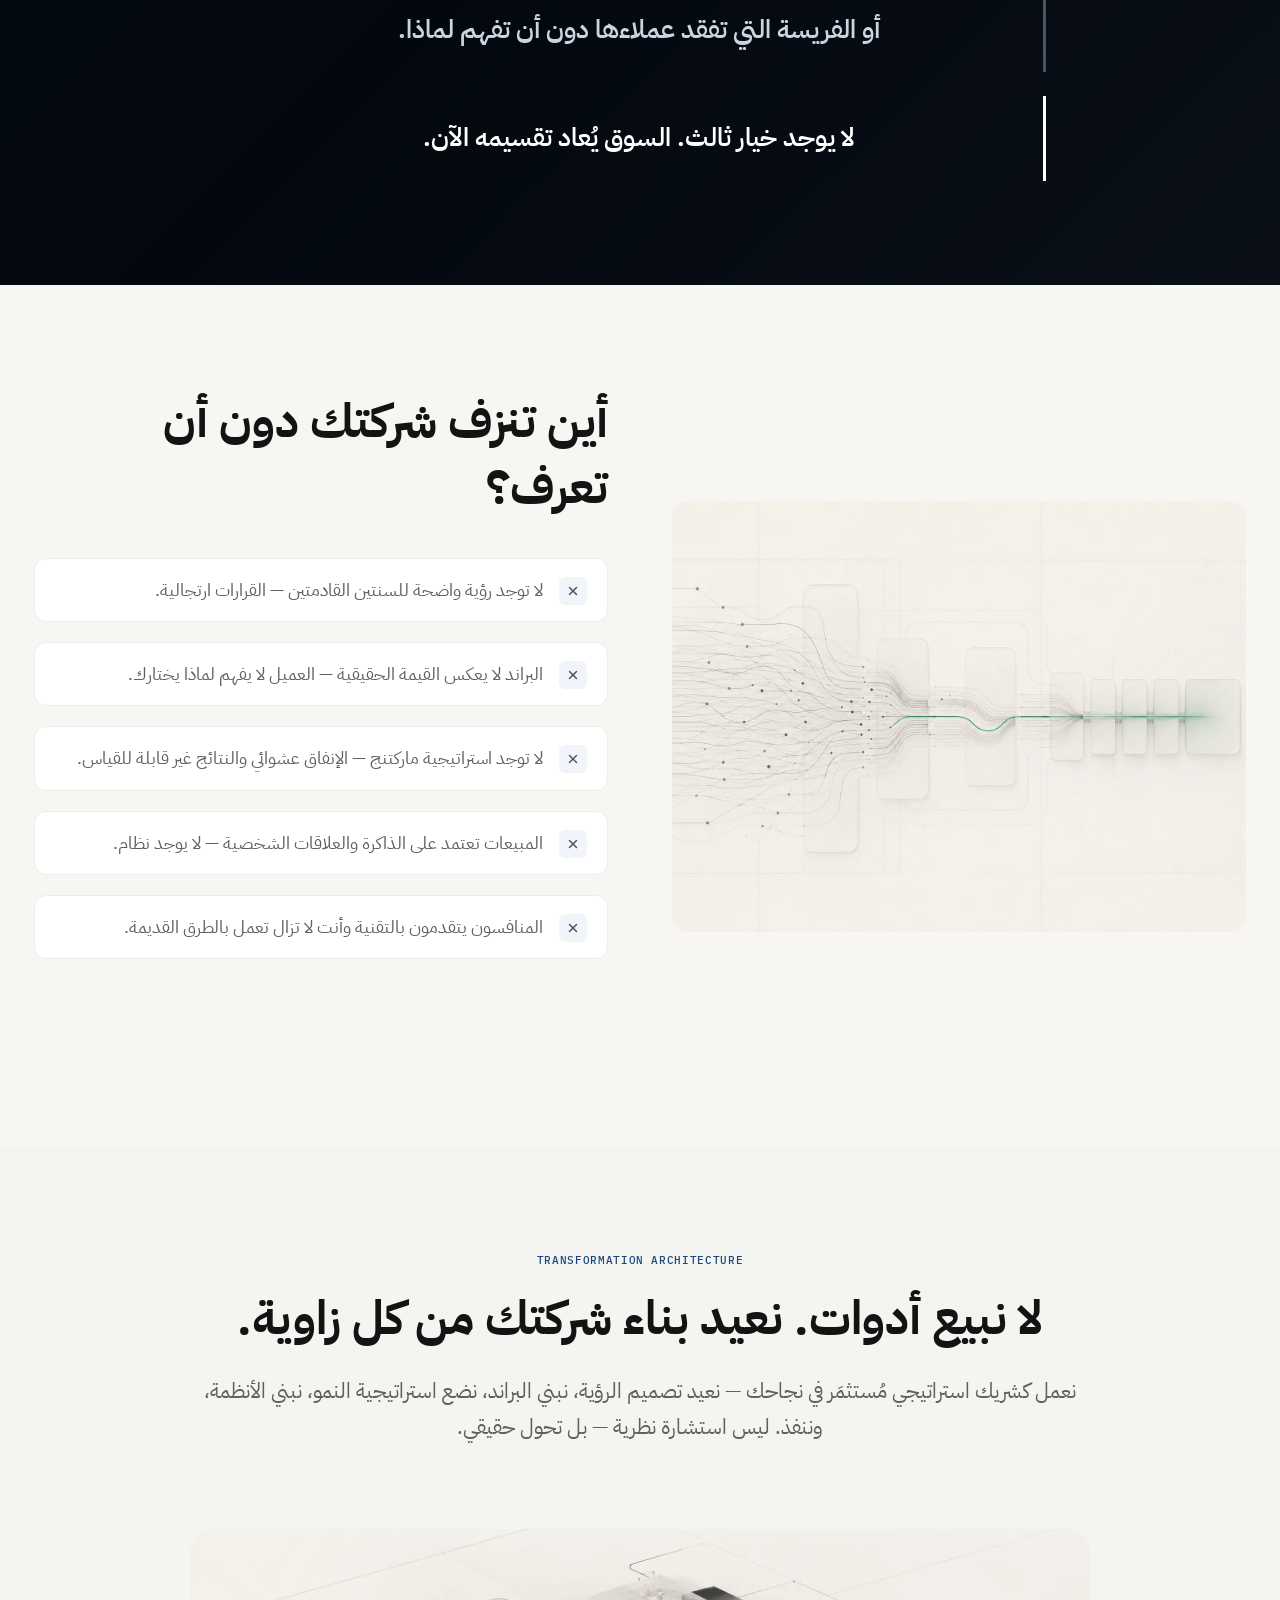
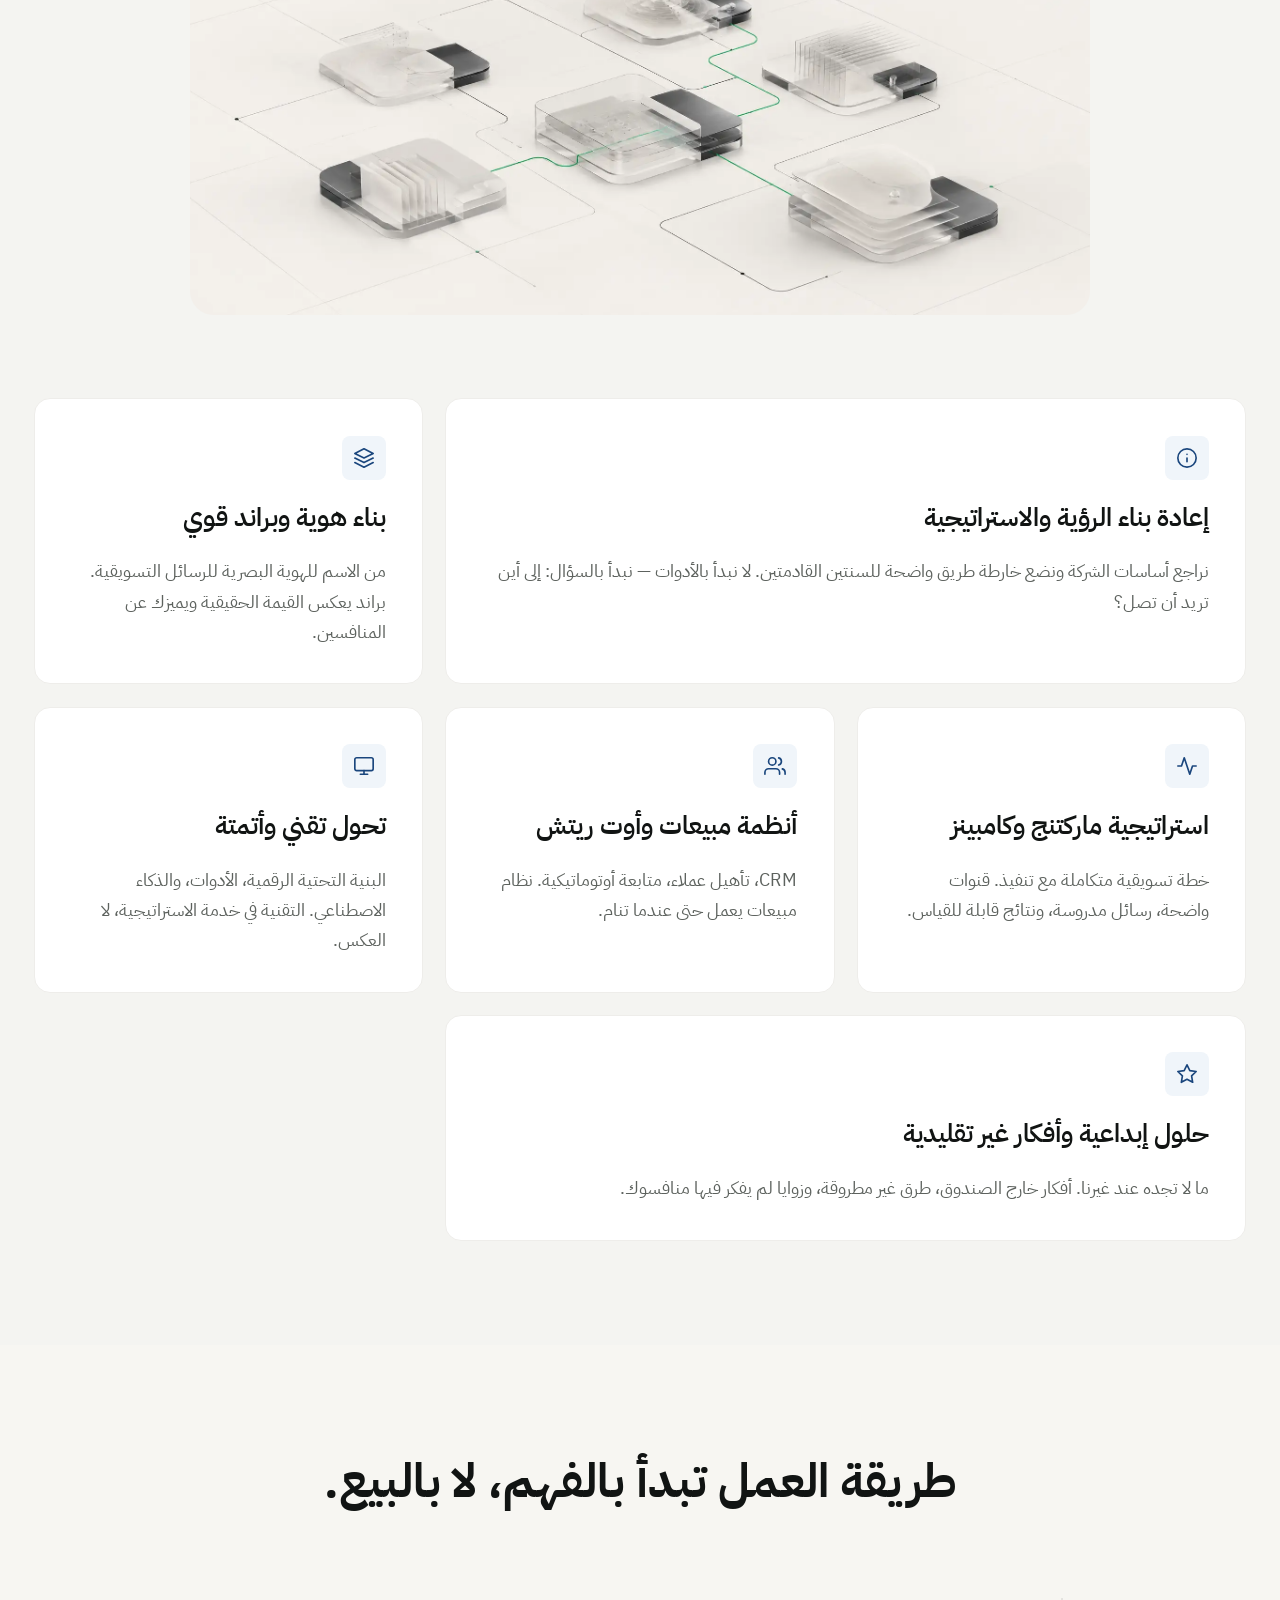
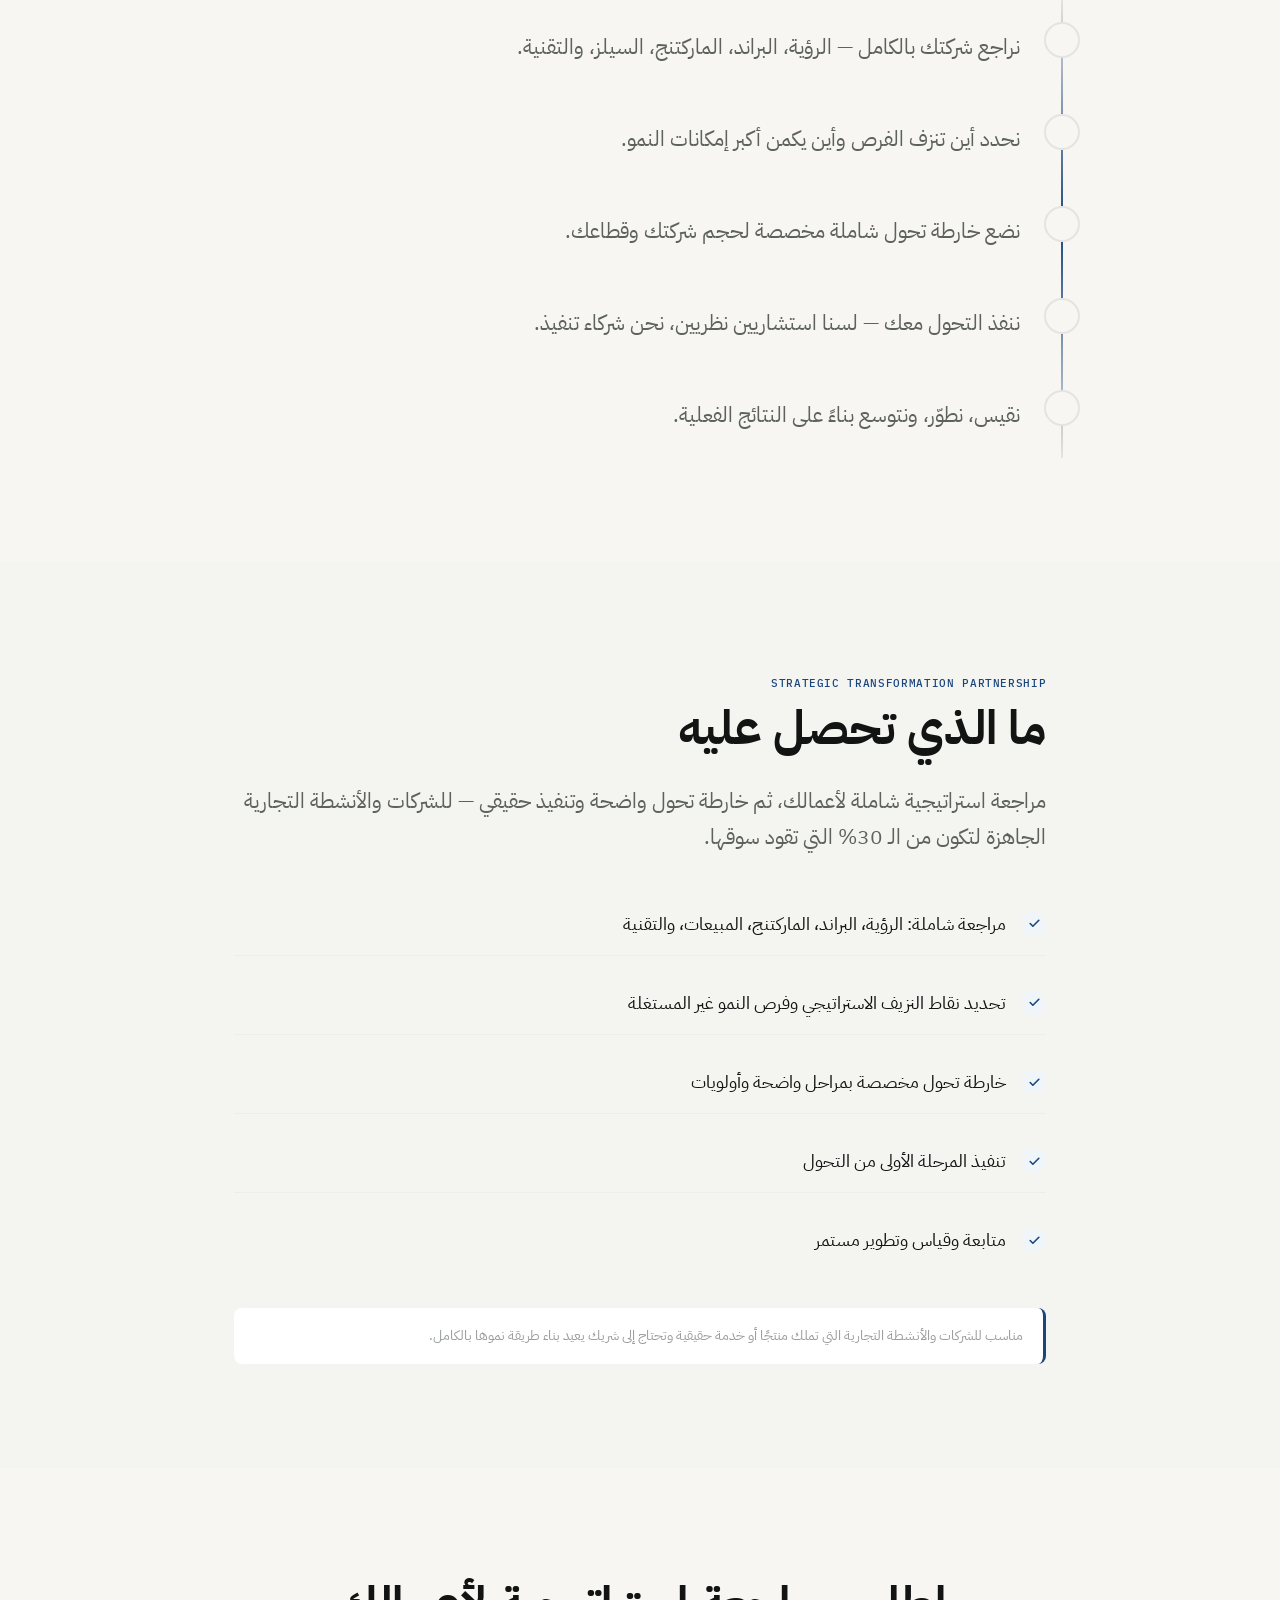
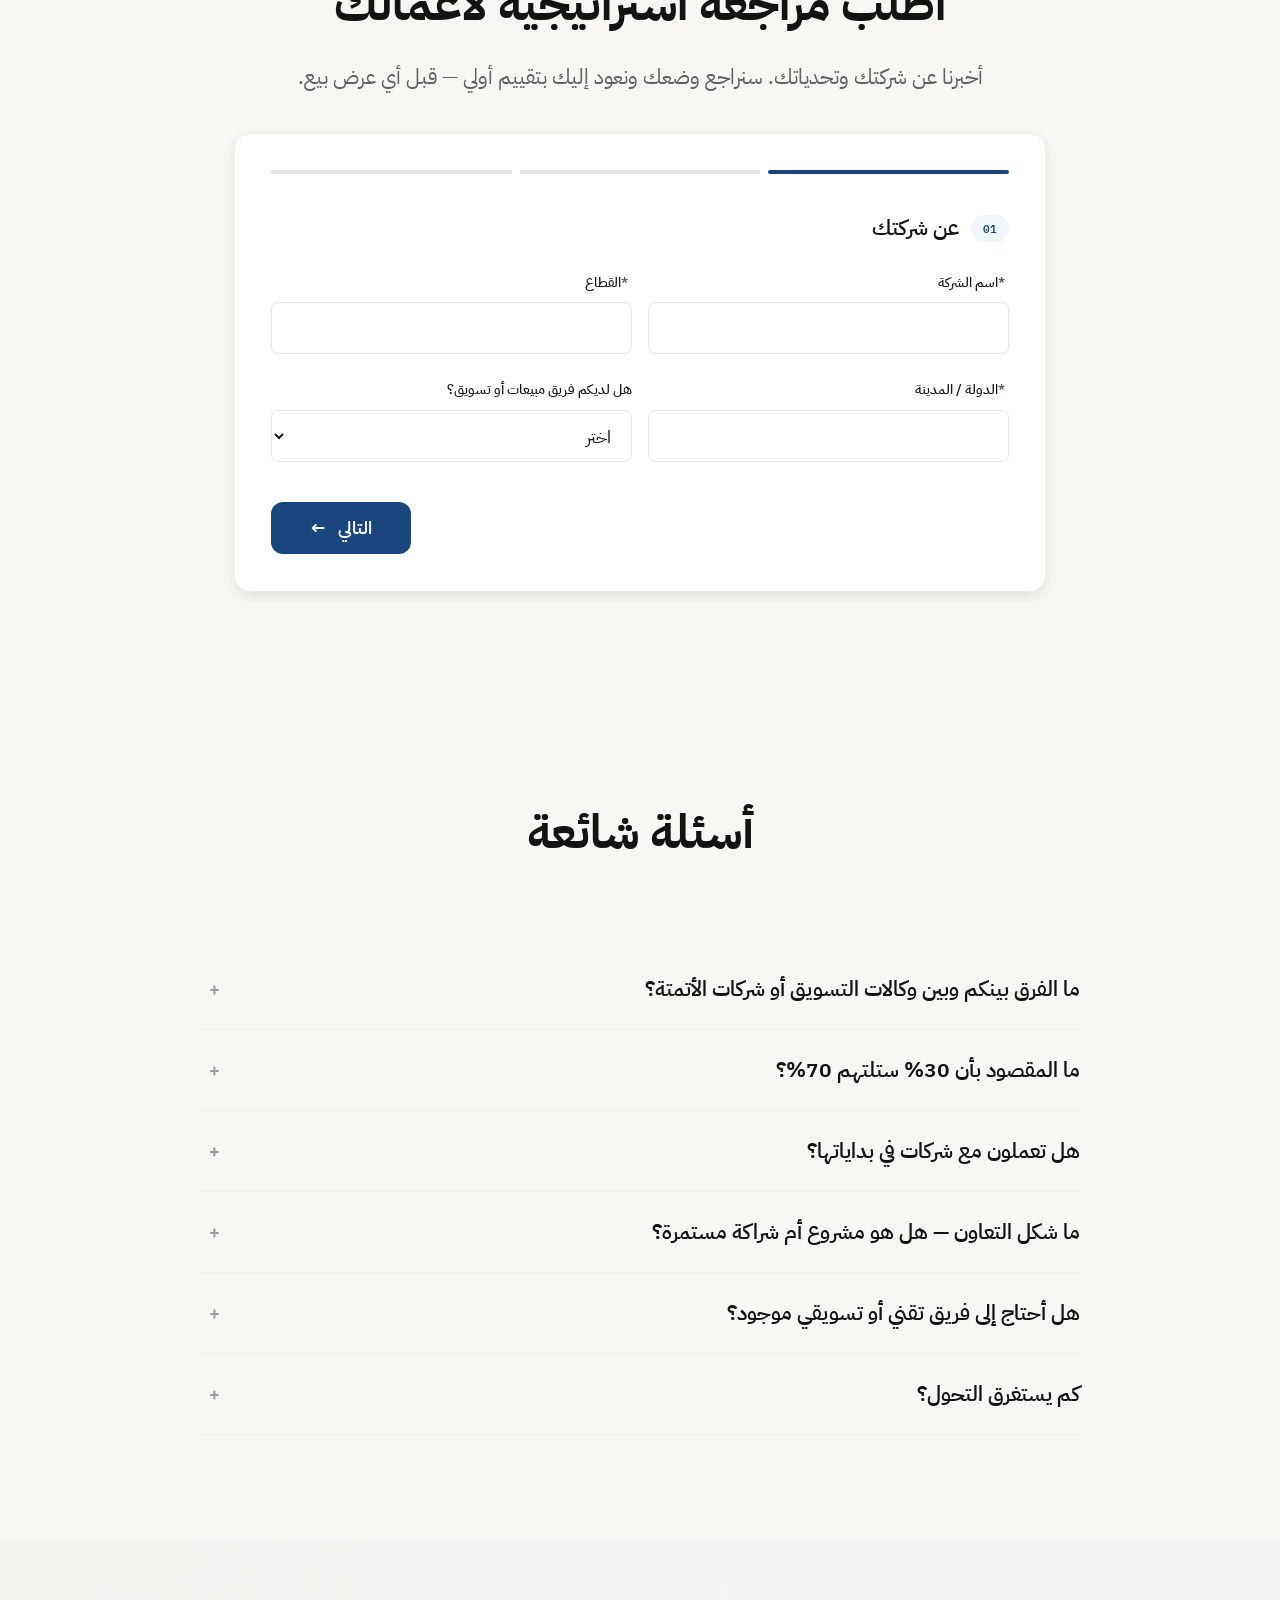
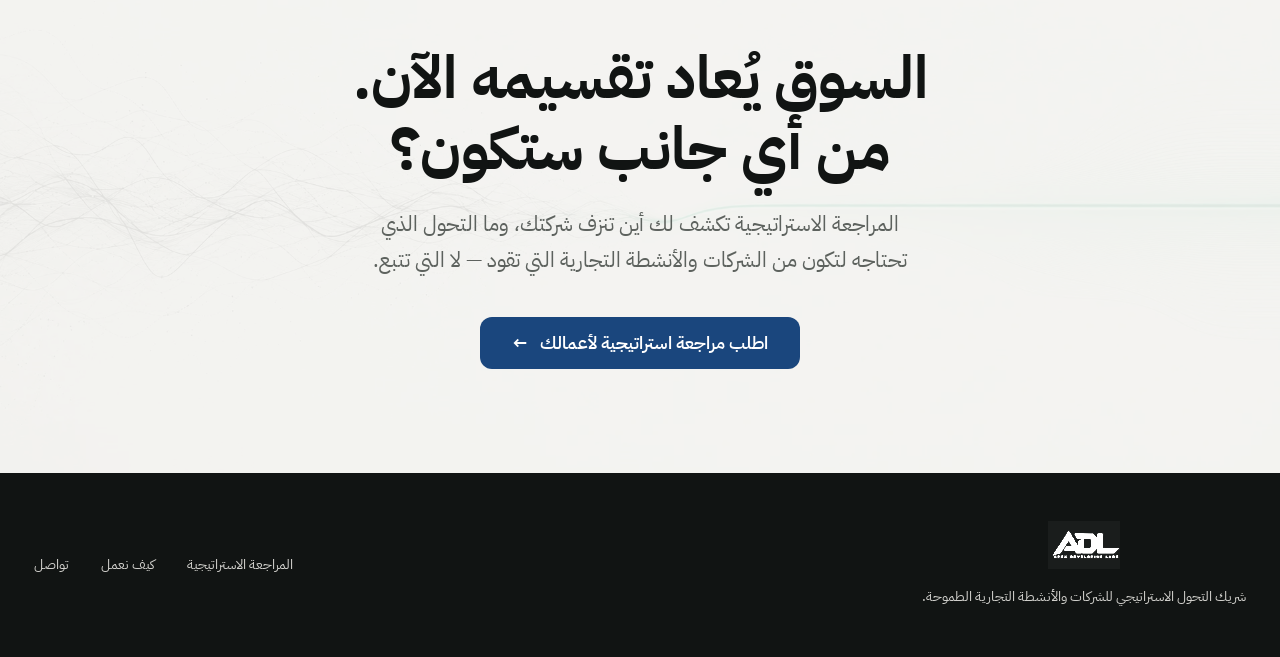
==== commit 16766c70: "Update copy: add commercial activities and coming decade context" ====
--- a/index.html
+++ b/index.html
@@ -3,10 +3,10 @@
 <head>
   <meta charset="UTF-8">
   <meta name="viewport" content="width=device-width, initial-scale=1.0">
-  <title>APEX DEVELOPING LABS | شريك التحول الاستراتيجي للشركات</title>
-  <meta name="description" content="نعيد بناء شركتك بالكامل — الرؤية، البراند، الماركتنج، السيلز، والتقنية — لتكون من الـ 30% التي تقود سوقها.">
-  <meta property="og:title" content="APEX DEVELOPING LABS | شريك التحول الاستراتيجي للشركات">
-  <meta property="og:description" content="نعيد بناء شركتك بالكامل — الرؤية، البراند، الماركتنج، السيلز، والتقنية — لتكون من الـ 30% التي تقود سوقها.">
+  <title>APEX DEVELOPING LABS | شريك التحول الاستراتيجي للشركات والأنشطة التجارية</title>
+  <meta name="description" content="نعيد بناء شركتك ونشاطك التجاري بالكامل — الرؤية، البراند، الماركتنج، السيلز، والتقنية — لتكون من الـ 30% التي تقود سوقها.">
+  <meta property="og:title" content="APEX DEVELOPING LABS | شريك التحول الاستراتيجي للشركات والأنشطة التجارية">
+  <meta property="og:description" content="نعيد بناء شركتك ونشاطك التجاري بالكامل — الرؤية، البراند، الماركتنج، السيلز، والتقنية — لتكون من الـ 30% التي تقود سوقها.">
   <meta property="og:image" content="./asset-a-hero-system-object.webp">
   <meta property="og:type" content="website">
   <link rel="icon" href="./logo.webp" type="image/webp">
@@ -48,10 +48,10 @@
       <div class="hero__content">
         <span class="hero__eyebrow">Strategic Transformation Partner</span>
         <h1 class="hero__headline">
-          <span class="accent-num" id="heroCounter">30</span>% من الشركات ستلتهم الباقي.<br>أين ستكون شركتك؟
+          <span class="accent-num" id="heroCounter">30</span>% من الشركات والأنشطة التجارية ستلتهم الباقي.<br>أين ستكون شركتك؟
         </h1>
         <p class="hero__sub">
-          نعيد بناء رؤية شركتك، استراتيجيتها، وحضورها من الأساس — البراند، الماركتنج، السيلز، والتقنية — لتكون من الـ 30% التي تقود السوق، لا من الـ 70% التي تختفي.
+          نعيد بناء رؤية شركتك ونشاطك التجاري، استراتيجيتها، وحضورها من الأساس — البراند، الماركتنج، السيلز، والتقنية — لتكون من الـ 30% التي تقود السوق خلال العقد الآتي، لا من الـ 70% التي تختفي.
         </p>
         <div class="hero__actions">
           <a href="#form" class="btn">
@@ -75,10 +75,10 @@
     <div class="container reality__inner">
       <h2 class="reality__headline reveal">
         السوق لا ينتظر أحدًا.<br>
-        <span class="danger">70%</span> من الشركات ستختفي لصالح المنافسين الذين سبقوها.
+        <span class="danger">70%</span> من الشركات والأنشطة التجارية ستختفي لصالح المنافسين الذين سبقوها.
       </h2>
       <p class="reality__body reveal reveal-delay-1">
-        هذه ليست مبالغة — الدراسات تؤكد أن 30% من الشركات في أي قطاع ستستحوذ على حصة الـ 70% المتبقية. السبب بسيط: التحول التكنولوجي والاستراتيجي لم يعد خيارًا. الشركات التي لا تعيد بناء رؤيتها، حضورها الرقمي، وطريقة وصولها للعملاء — ستفقد حصتها تدريجيًا لصالح من فعل ذلك أولًا.
+        هذه ليست مبالغة — الدراسات تؤكد أن هذا الالتهام سيحدث خلال العقد الآتي، مدفوعًا بالتطورات الهائلة. 30% من الشركات والأنشطة التجارية ستستحوذ على حصة الـ 70% المتبقية. السبب بسيط: التحول التكنولوجي والاستراتيجي لم يعد خيارًا. الكيانات التي لا تعيد بناء رؤيتها وحضورها الرقمي، ستفقد حصتها لصالح من فعل ذلك أولًا.
       </p>
       <div class="reality__statements reveal reveal-delay-2">
         <div class="reality__statement">إما أن تكون المفترس الذي يقود التحول في قطاعه.</div>
@@ -246,7 +246,7 @@
     <div class="container offer__inner">
       <span class="offer__eyebrow reveal">Strategic Transformation Partnership</span>
       <h2 class="offer__headline reveal">ما الذي تحصل عليه</h2>
-      <p class="offer__desc reveal">مراجعة استراتيجية شاملة لأعمالك، ثم خارطة تحول واضحة وتنفيذ حقيقي — للشركات الجاهزة لتكون من الـ 30% التي تقود سوقها.</p>
+      <p class="offer__desc reveal">مراجعة استراتيجية شاملة لأعمالك، ثم خارطة تحول واضحة وتنفيذ حقيقي — للشركات والأنشطة التجارية الجاهزة لتكون من الـ 30% التي تقود سوقها.</p>
 
       <div class="offer__list">
         <div class="offer__item reveal reveal-delay-1">
@@ -282,7 +282,7 @@
       </div>
 
       <div class="offer__qualifier reveal">
-        مناسب للشركات التي تملك منتجًا أو خدمة حقيقية وتحتاج إلى شريك يعيد بناء طريقة نموها بالكامل.
+        مناسب للشركات والأنشطة التجارية التي تملك منتجًا أو خدمة حقيقية وتحتاج إلى شريك يعيد بناء طريقة نموها بالكامل.
       </div>
     </div>
   </section>
@@ -482,7 +482,7 @@
             <span class="faq__icon">+</span>
           </button>
           <div class="faq__answer">
-            <p class="faq__answer-text">الدراسات تُظهر أن في كل قطاع، الشركات التي تتبنى التحول الرقمي والاستراتيجي مبكرًا تستحوذ على حصص الشركات المتأخرة. هذا يحدث الآن — السؤال: في أي جانب ستكون شركتك؟</p>
+            <p class="faq__answer-text">الدراسات تُظهر أن هذا الالتهام سيحدث خلال العقد الآتي بسبب التطورات الهائلة، حيث ستستحوذ الشركات والأنشطة التجارية التي تتبنى التحول مبكرًا على حصص المتأخرين. هذا يحدث الآن — السؤال: في أي جانب ستكون شركتك؟</p>
           </div>
         </div>
         <div class="faq__item reveal reveal-delay-2">
@@ -535,7 +535,7 @@
     </div>
     <div class="container final-cta__inner reveal">
       <h2 class="final-cta__headline">السوق يُعاد تقسيمه الآن.<br>من أي جانب ستكون؟</h2>
-      <p class="final-cta__sub">المراجعة الاستراتيجية تكشف لك أين تنزف شركتك، وما التحول الذي تحتاجه لتكون من الشركات التي تقود — لا التي تتبع.</p>
+      <p class="final-cta__sub">المراجعة الاستراتيجية تكشف لك أين تنزف شركتك، وما التحول الذي تحتاجه لتكون من الشركات والأنشطة التجارية التي تقود — لا التي تتبع.</p>
       <div class="final-cta__actions">
         <a href="#form" class="btn">
           اطلب مراجعة استراتيجية لأعمالك
@@ -553,7 +553,7 @@
     <div class="container footer__inner">
       <div class="footer__brand">
         <img src="./logo.webp" alt="APEX DEVELOPING LABS" class="footer__logo">
-        <span class="footer__tagline">شريك التحول الاستراتيجي للشركات الطموحة.</span>
+        <span class="footer__tagline">شريك التحول الاستراتيجي للشركات والأنشطة التجارية الطموحة.</span>
       </div>
       <div class="footer__links">
         <a href="#form" class="footer__link">المراجعة الاستراتيجية</a>
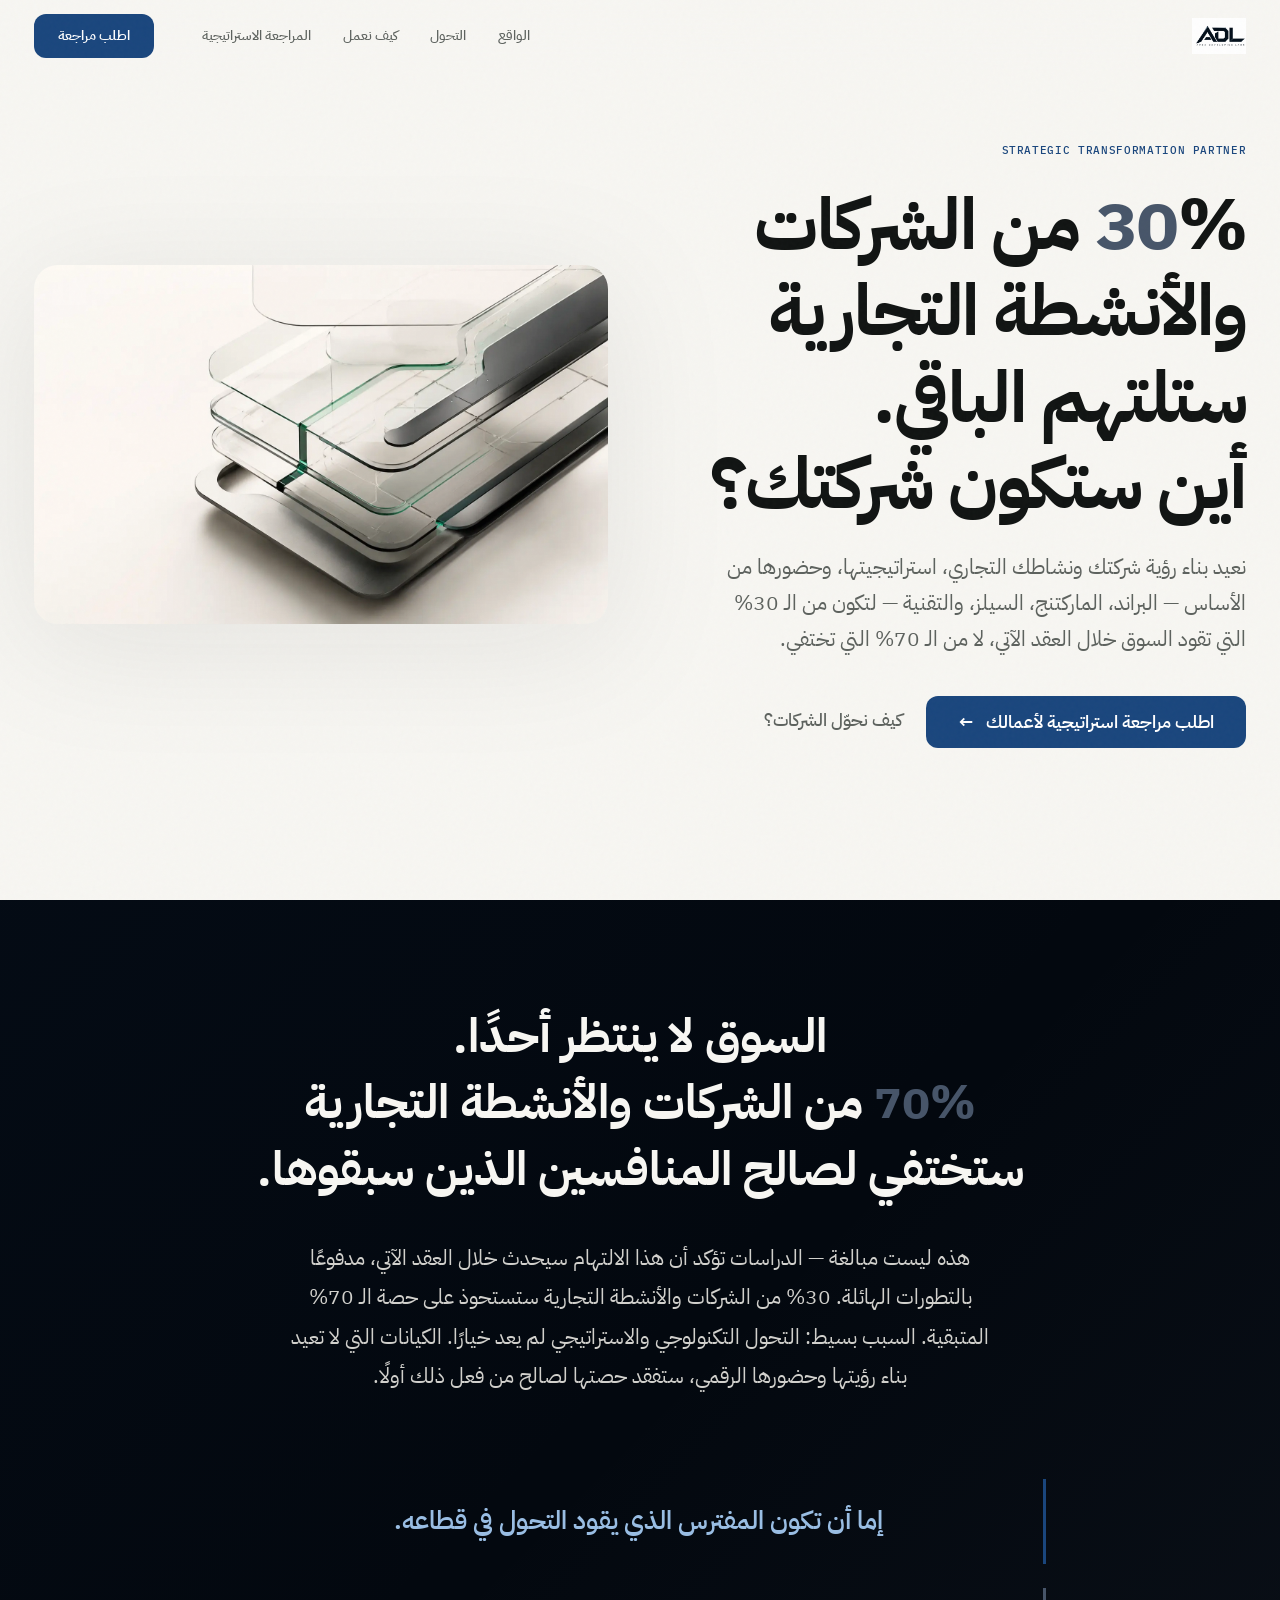
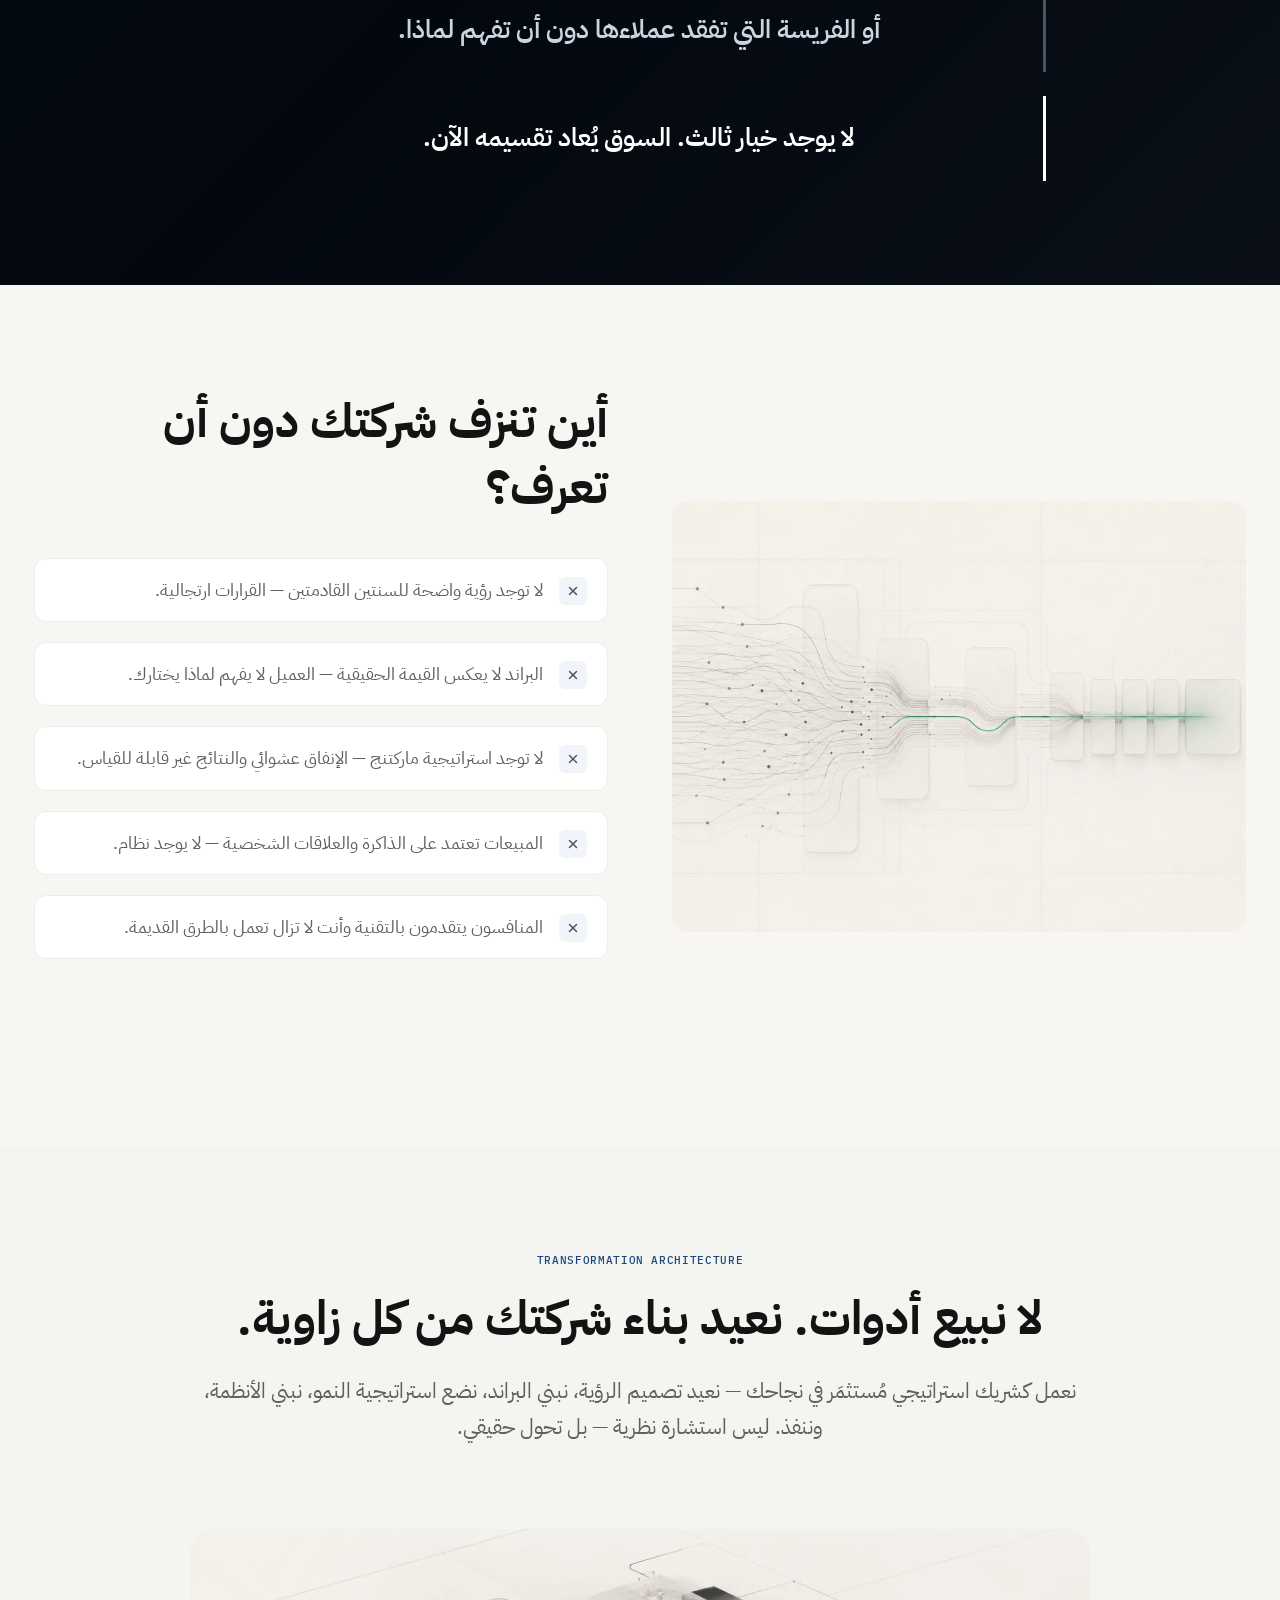
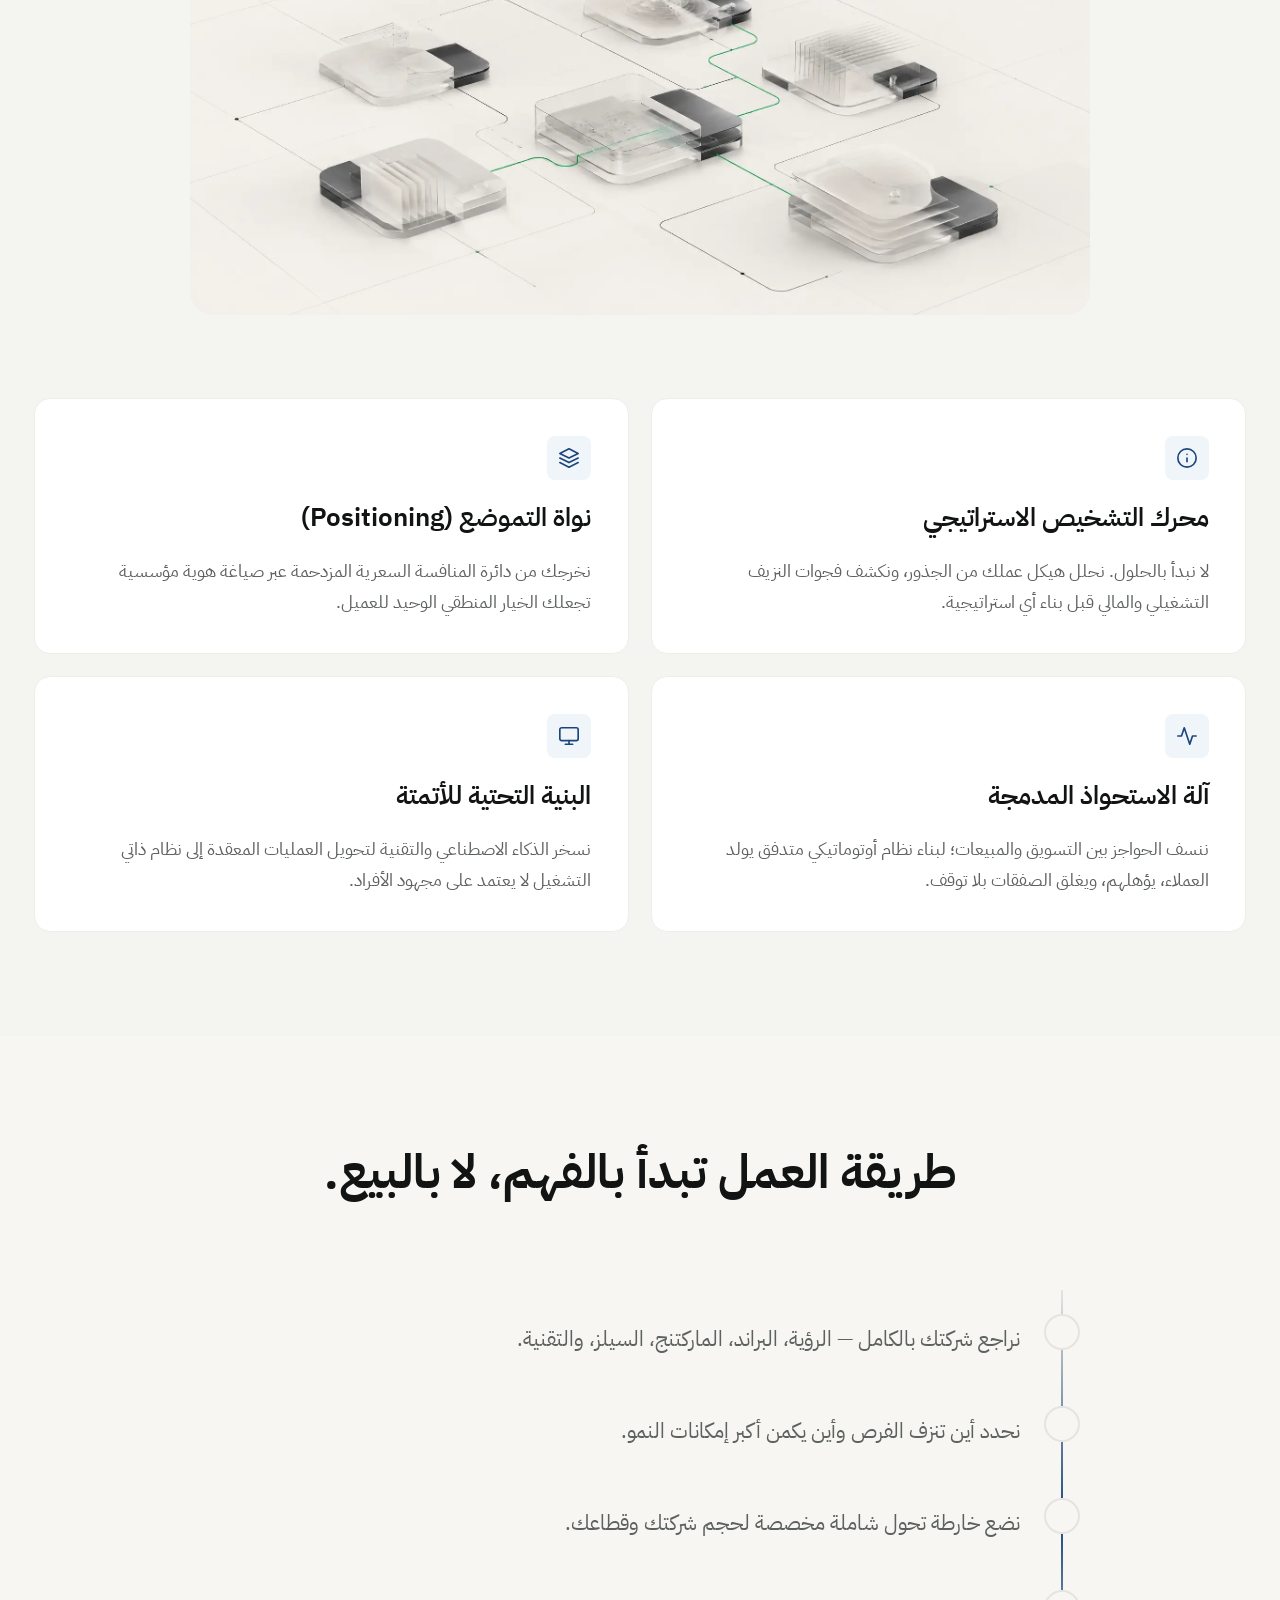
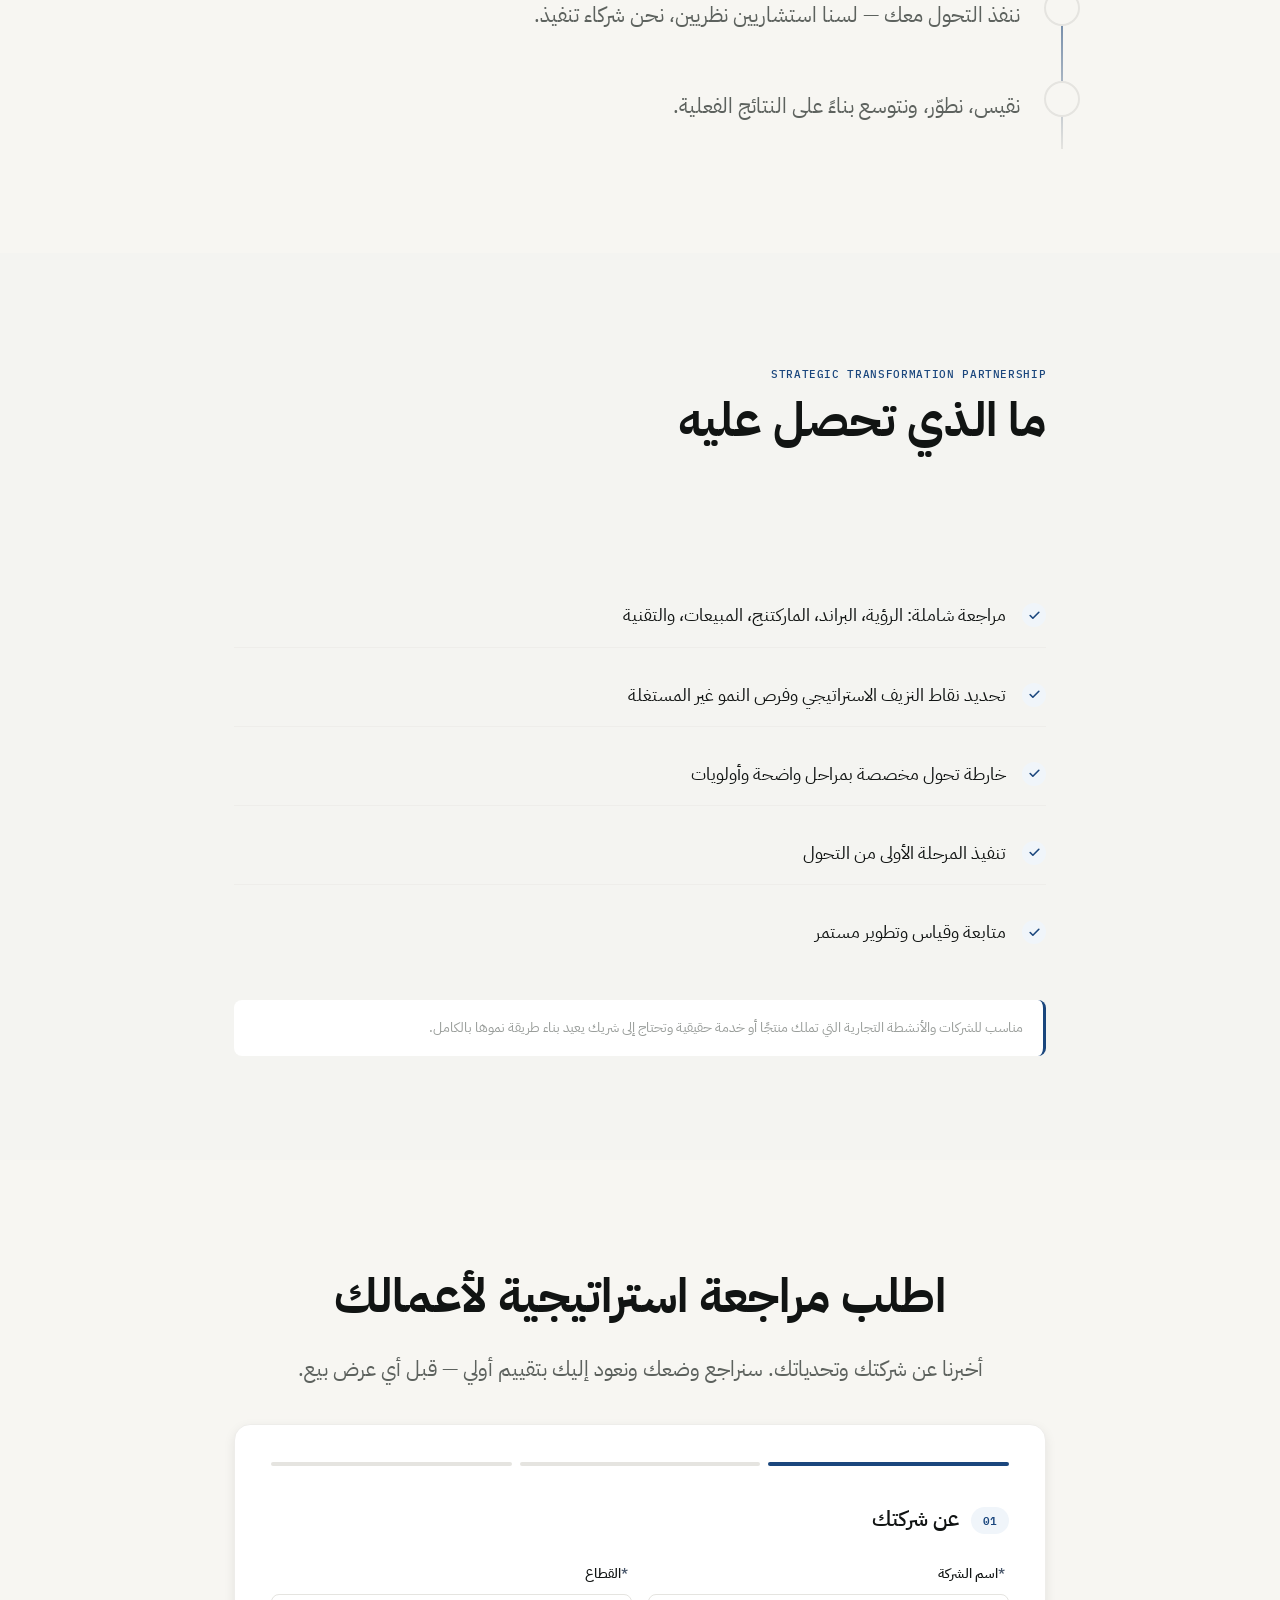
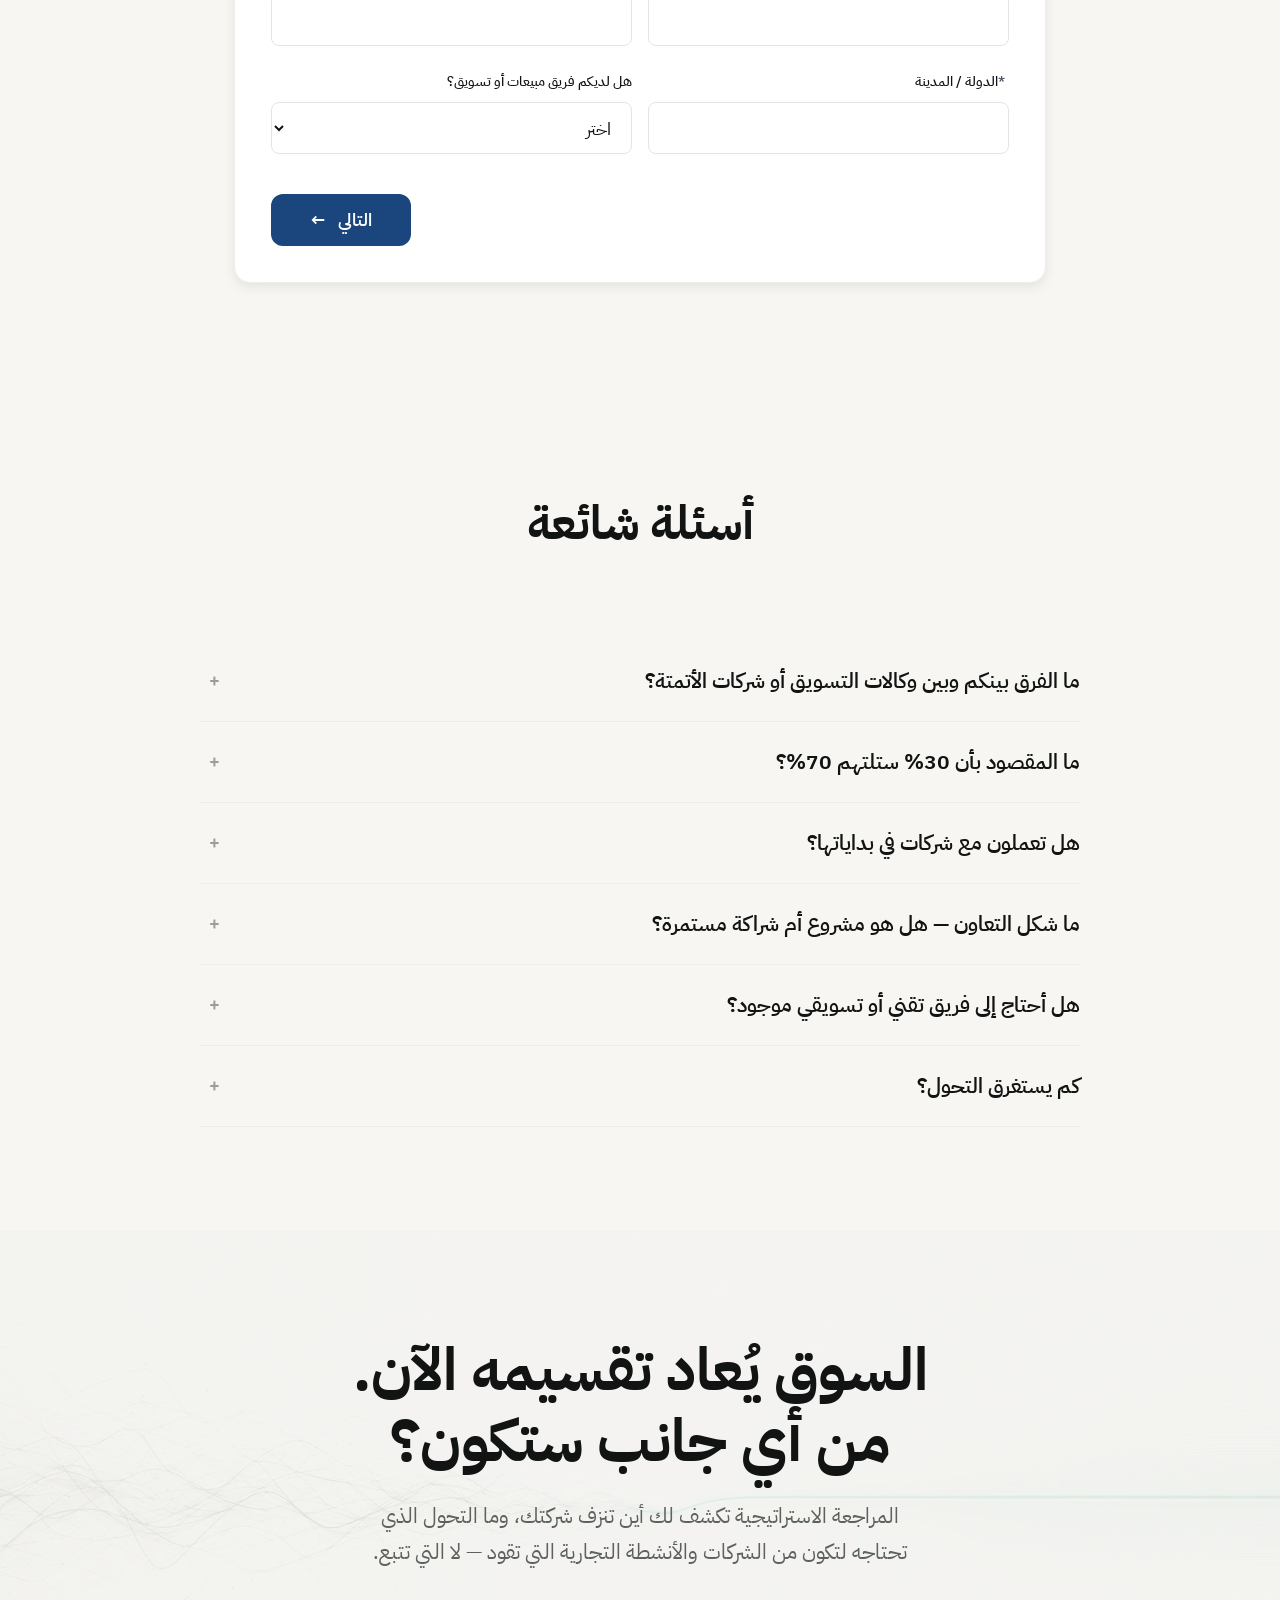
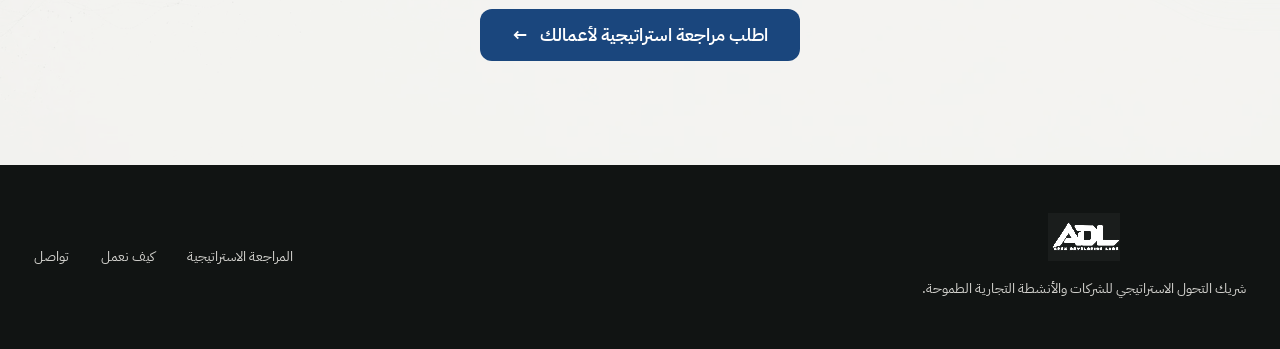
==== commit de0622e8: "Refactor bento grid to Business OS modules instead of service menu" ====
--- a/index.html
+++ b/index.html
@@ -162,43 +162,29 @@
           <div class="bento__card-icon">
             <svg width="22" height="22" viewBox="0 0 24 24" fill="none" stroke="currentColor" stroke-width="1.8" stroke-linecap="round" stroke-linejoin="round"><circle cx="12" cy="12" r="10"/><path d="M12 16v-4M12 8h.01"/></svg>
           </div>
-          <h3 class="bento__card-title">إعادة بناء الرؤية والاستراتيجية</h3>
-          <p class="bento__card-desc">نراجع أساسات الشركة ونضع خارطة طريق واضحة للسنتين القادمتين. لا نبدأ بالأدوات — نبدأ بالسؤال: إلى أين تريد أن تصل؟</p>
+          <h3 class="bento__card-title">محرك التشخيص الاستراتيجي</h3>
+          <p class="bento__card-desc">لا نبدأ بالحلول. نحلل هيكل عملك من الجذور، ونكشف فجوات النزيف التشغيلي والمالي قبل بناء أي استراتيجية.</p>
         </div>
         <div class="bento__card reveal reveal-delay-2">
           <div class="bento__card-icon">
             <svg width="22" height="22" viewBox="0 0 24 24" fill="none" stroke="currentColor" stroke-width="1.8" stroke-linecap="round" stroke-linejoin="round"><path d="M12 2L2 7l10 5 10-5-10-5z"/><path d="M2 17l10 5 10-5"/><path d="M2 12l10 5 10-5"/></svg>
           </div>
-          <h3 class="bento__card-title">بناء هوية وبراند قوي</h3>
-          <p class="bento__card-desc">من الاسم للهوية البصرية للرسائل التسويقية. براند يعكس القيمة الحقيقية ويميزك عن المنافسين.</p>
+          <h3 class="bento__card-title">نواة التموضع (Positioning)</h3>
+          <p class="bento__card-desc">نخرجك من دائرة المنافسة السعرية المزدحمة عبر صياغة هوية مؤسسية تجعلك الخيار المنطقي الوحيد للعميل.</p>
         </div>
         <div class="bento__card reveal reveal-delay-3">
           <div class="bento__card-icon">
             <svg width="22" height="22" viewBox="0 0 24 24" fill="none" stroke="currentColor" stroke-width="1.8" stroke-linecap="round" stroke-linejoin="round"><path d="M22 12h-4l-3 9L9 3l-3 9H2"/></svg>
           </div>
-          <h3 class="bento__card-title">استراتيجية ماركتنج وكامبينز</h3>
-          <p class="bento__card-desc">خطة تسويقية متكاملة مع تنفيذ. قنوات واضحة، رسائل مدروسة، ونتائج قابلة للقياس.</p>
+          <h3 class="bento__card-title">آلة الاستحواذ المدمجة</h3>
+          <p class="bento__card-desc">ننسف الحواجز بين التسويق والمبيعات؛ لبناء نظام أوتوماتيكي متدفق يولد العملاء، يؤهلهم، ويغلق الصفقات بلا توقف.</p>
         </div>
         <div class="bento__card reveal reveal-delay-4">
           <div class="bento__card-icon">
-            <svg width="22" height="22" viewBox="0 0 24 24" fill="none" stroke="currentColor" stroke-width="1.8" stroke-linecap="round" stroke-linejoin="round"><path d="M17 21v-2a4 4 0 0 0-4-4H5a4 4 0 0 0-4 4v2"/><circle cx="9" cy="7" r="4"/><path d="M23 21v-2a4 4 0 0 0-3-3.87"/><path d="M16 3.13a4 4 0 0 1 0 7.75"/></svg>
-          </div>
-          <h3 class="bento__card-title">أنظمة مبيعات وأوت ريتش</h3>
-          <p class="bento__card-desc">CRM، تأهيل عملاء، متابعة أوتوماتيكية. نظام مبيعات يعمل حتى عندما تنام.</p>
-        </div>
-        <div class="bento__card reveal reveal-delay-5">
-          <div class="bento__card-icon">
             <svg width="22" height="22" viewBox="0 0 24 24" fill="none" stroke="currentColor" stroke-width="1.8" stroke-linecap="round" stroke-linejoin="round"><rect x="2" y="3" width="20" height="14" rx="2"/><line x1="8" y1="21" x2="16" y2="21"/><line x1="12" y1="17" x2="12" y2="21"/></svg>
           </div>
-          <h3 class="bento__card-title">تحول تقني وأتمتة</h3>
-          <p class="bento__card-desc">البنية التحتية الرقمية، الأدوات، والذكاء الاصطناعي. التقنية في خدمة الاستراتيجية، لا العكس.</p>
-        </div>
-        <div class="bento__card reveal reveal-delay-6">
-          <div class="bento__card-icon">
-            <svg width="22" height="22" viewBox="0 0 24 24" fill="none" stroke="currentColor" stroke-width="1.8" stroke-linecap="round" stroke-linejoin="round"><polygon points="12 2 15.09 8.26 22 9.27 17 14.14 18.18 21.02 12 17.77 5.82 21.02 7 14.14 2 9.27 8.91 8.26 12 2"/></svg>
-          </div>
-          <h3 class="bento__card-title">حلول إبداعية وأفكار غير تقليدية</h3>
-          <p class="bento__card-desc">ما لا تجده عند غيرنا. أفكار خارج الصندوق، طرق غير مطروقة، وزوايا لم يفكر فيها منافسوك.</p>
+          <h3 class="bento__card-title">البنية التحتية للأتمتة</h3>
+          <p class="bento__card-desc">نسخر الذكاء الاصطناعي والتقنية لتحويل العمليات المعقدة إلى نظام ذاتي التشغيل لا يعتمد على مجهود الأفراد.</p>
         </div>
       </div>
     </div>
--- a/src/styles.css
+++ b/src/styles.css
@@ -956,7 +956,7 @@
 /* Bento Grid */
 .bento {
   display: grid;
-  grid-template-columns: repeat(3, 1fr);
+  grid-template-columns: repeat(2, 1fr);
   grid-template-rows: auto auto;
   gap: var(--space-element);
 }
@@ -980,15 +980,6 @@
   transform: translateY(-2px);
 }
 
-/* Make first and last card span 2 columns for asymmetry */
-.bento__card:nth-child(1) {
-  grid-column: span 2;
-}
-
-.bento__card:nth-child(6) {
-  grid-column: span 2;
-}
-
 .bento__card-icon {
   width: 44px;
   height: 44px;
@@ -1016,10 +1007,6 @@
 @media (max-width: 768px) {
   .bento {
     grid-template-columns: 1fr;
-  }
-  .bento__card:nth-child(1),
-  .bento__card:nth-child(6) {
-    grid-column: span 1;
   }
 }
 
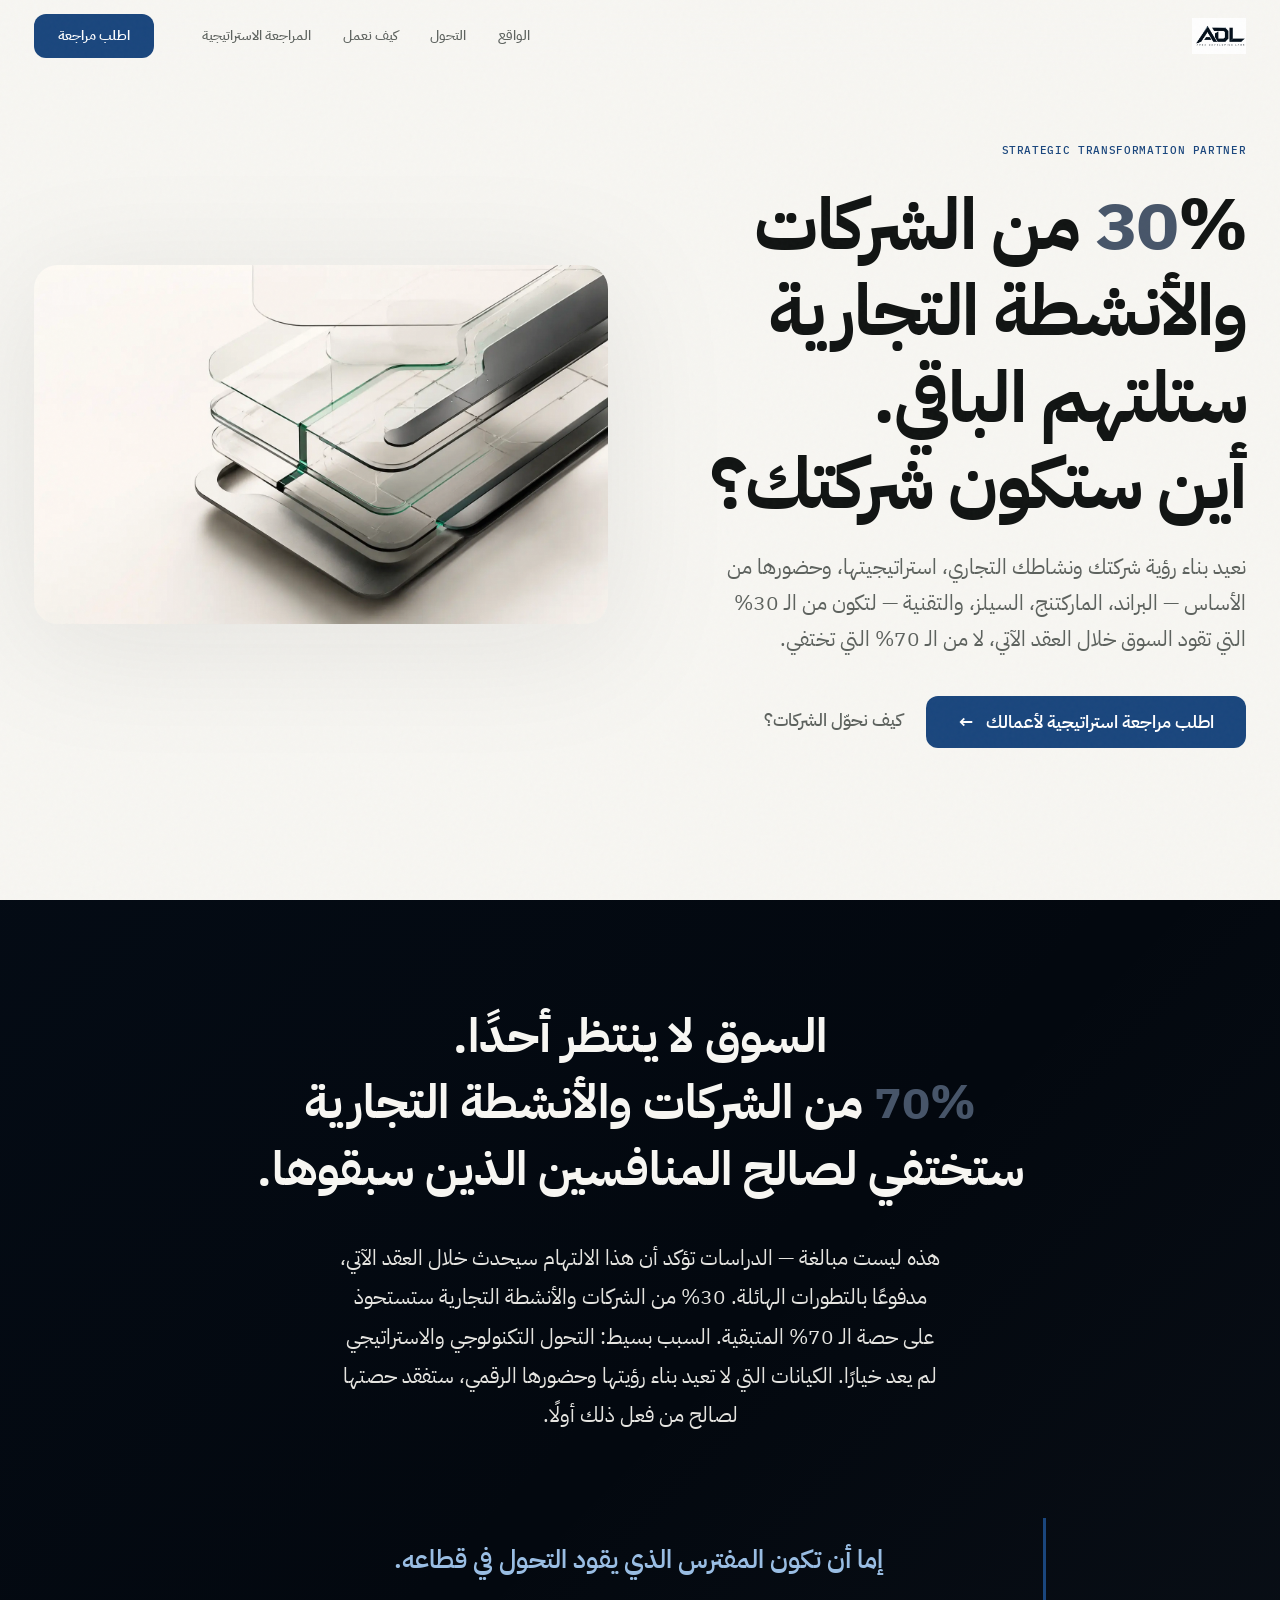
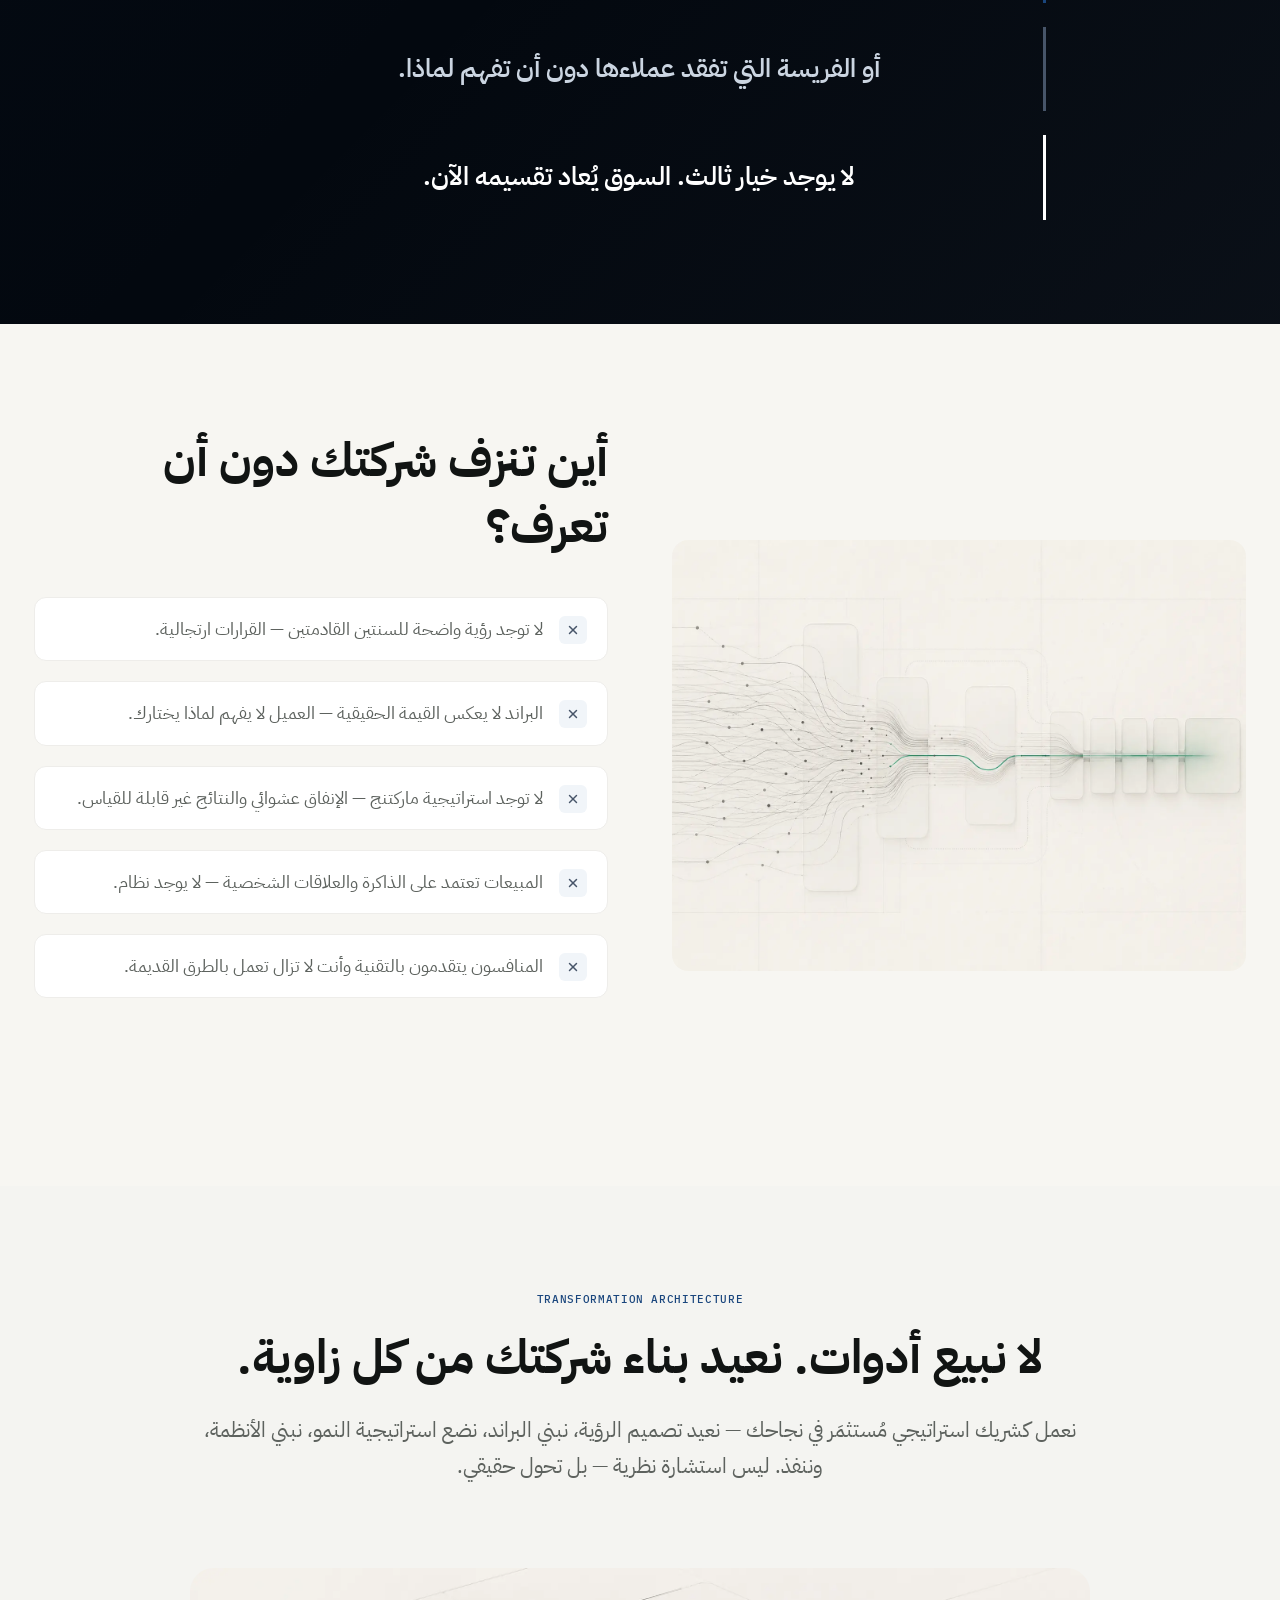
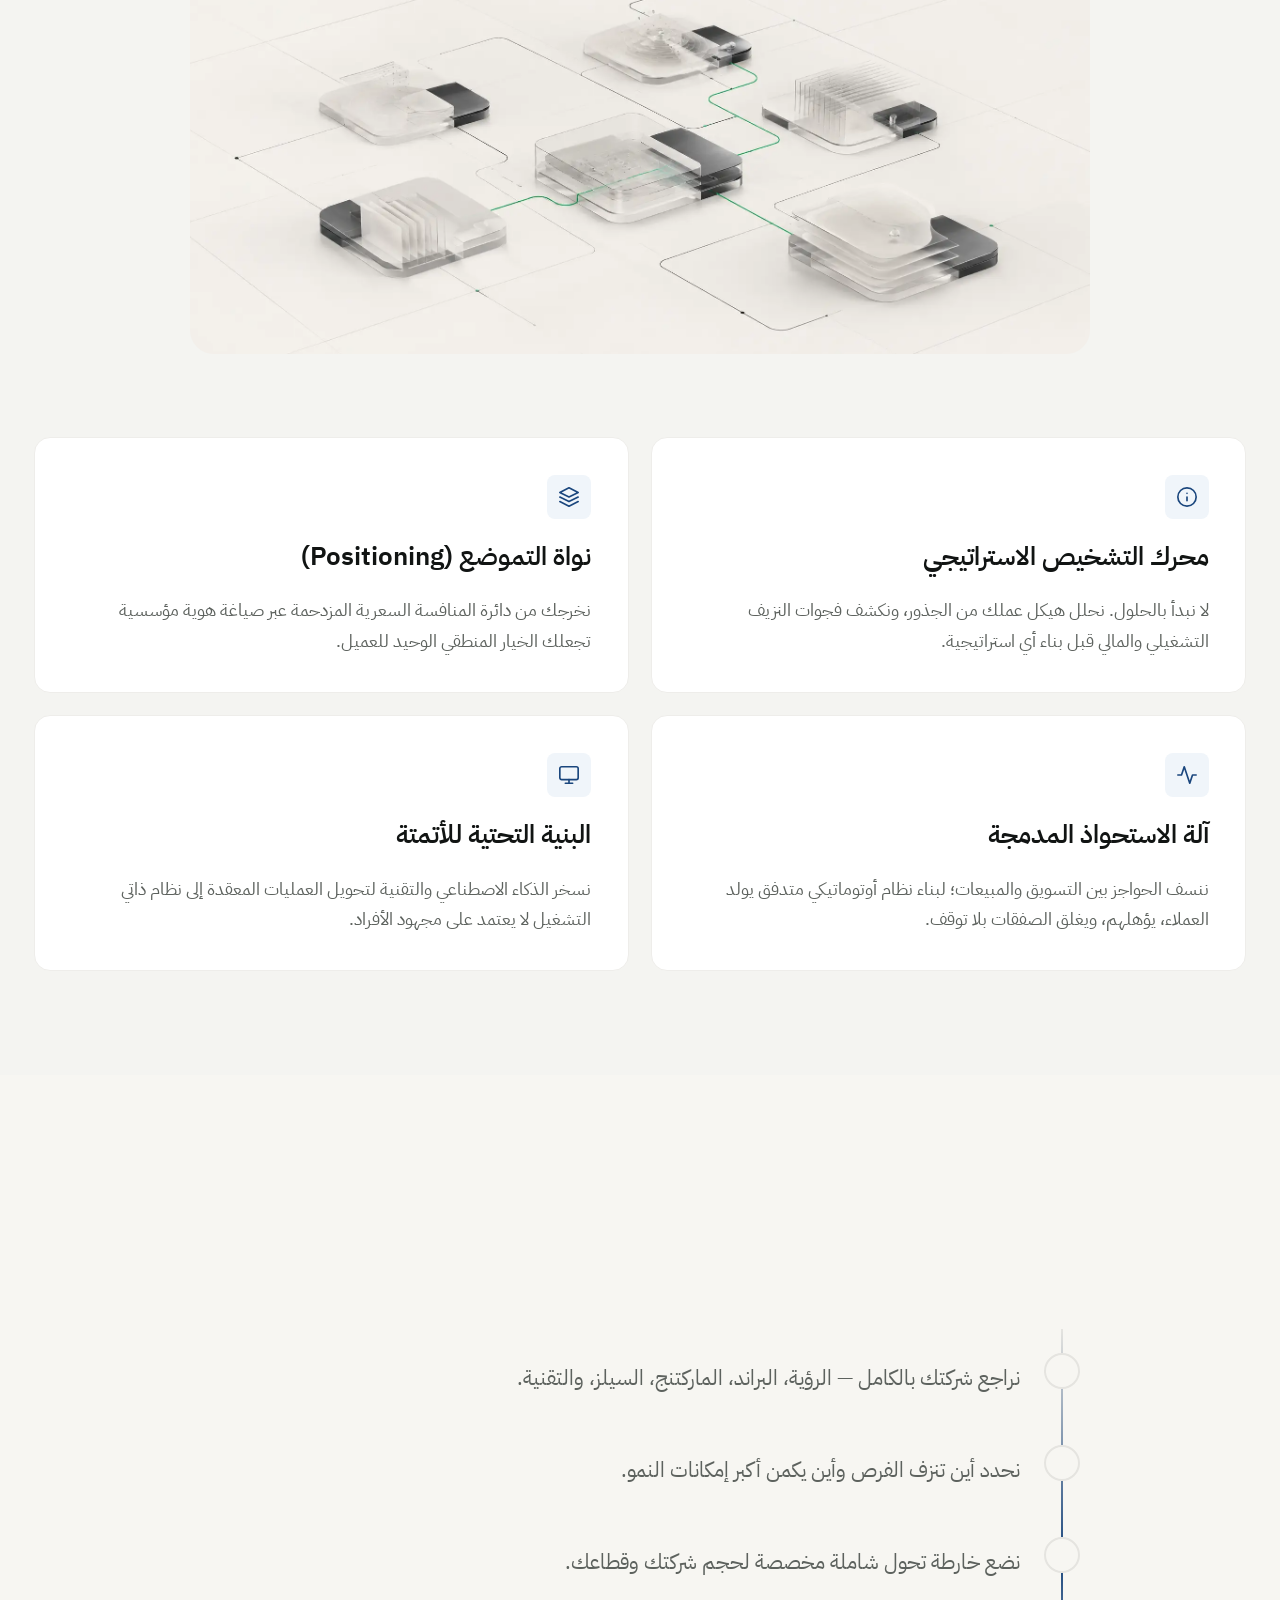
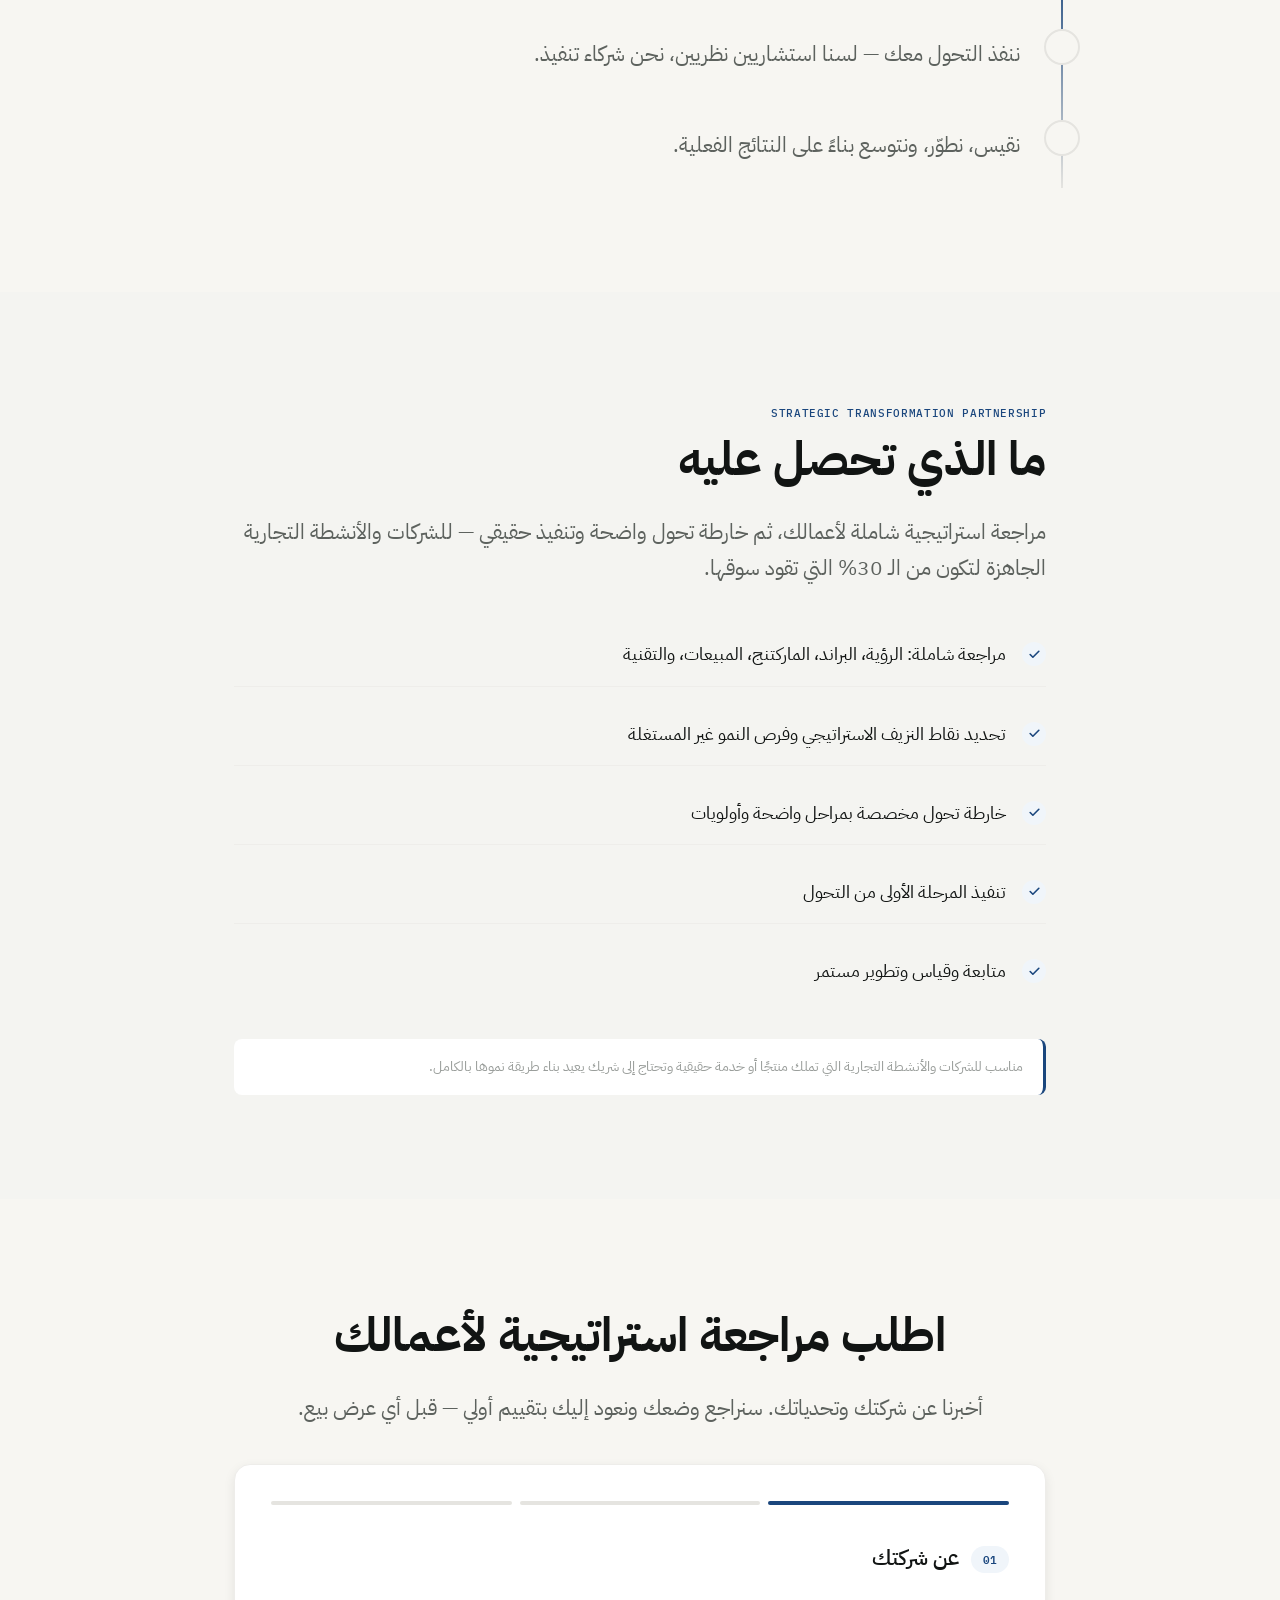
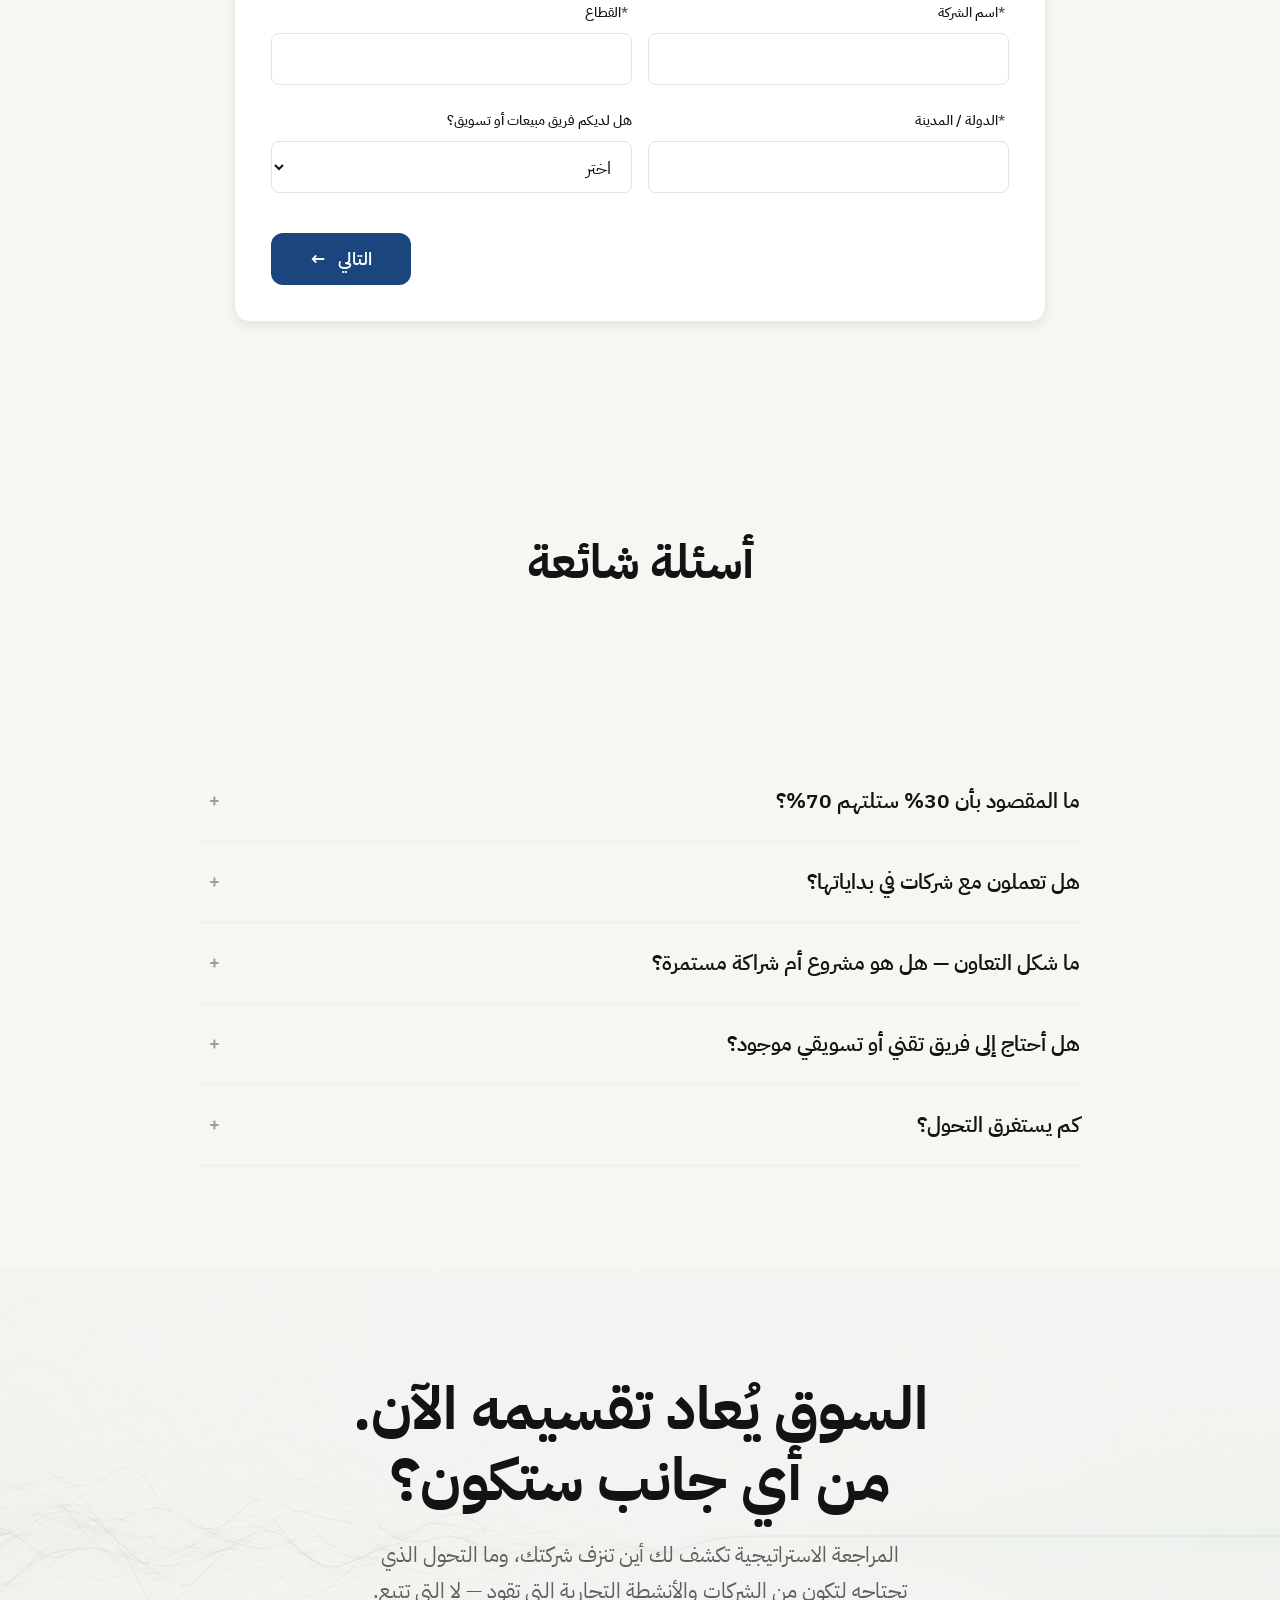
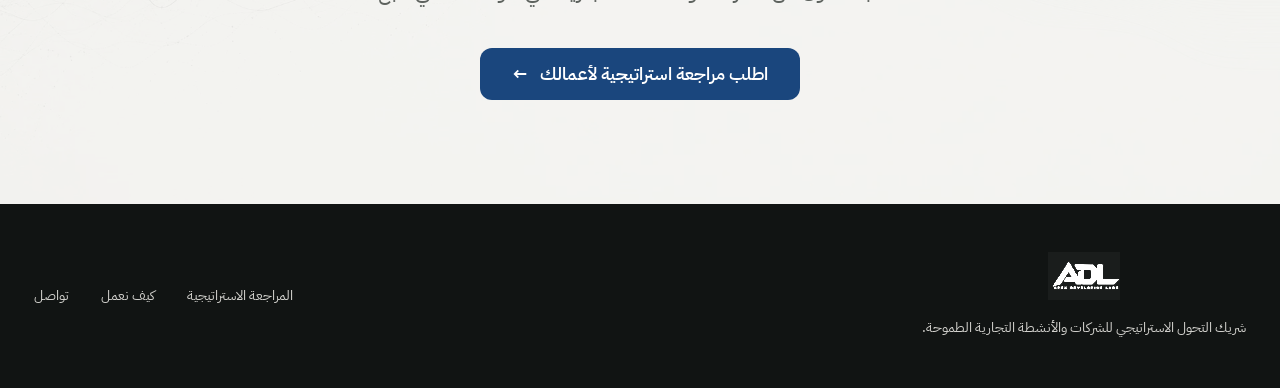
==== commit cb23b69c: "Enhance UX: Bento hover, reality readability, a11y svgs, and form auto-save" ====
--- a/index.html
+++ b/index.html
@@ -102,37 +102,37 @@
         <div class="pain__list">
           <div class="pain__item reveal reveal-delay-1">
             <div class="pain__icon">
-              <svg width="14" height="14" viewBox="0 0 24 24" fill="none" stroke="currentColor" stroke-width="2.5" stroke-linecap="round"><line x1="18" y1="6" x2="6" y2="18"/><line x1="6" y1="6" x2="18" y2="18"/></svg>
+              <svg aria-hidden="true" width="14" height="14" viewBox="0 0 24 24" fill="none" stroke="currentColor" stroke-width="2.5" stroke-linecap="round"><line x1="18" y1="6" x2="6" y2="18"/><line x1="6" y1="6" x2="18" y2="18"/></svg>
             </div>
             <p class="pain__text">لا توجد رؤية واضحة للسنتين القادمتين — القرارات ارتجالية.</p>
           </div>
           <div class="pain__item reveal reveal-delay-2">
             <div class="pain__icon">
-              <svg width="14" height="14" viewBox="0 0 24 24" fill="none" stroke="currentColor" stroke-width="2.5" stroke-linecap="round"><line x1="18" y1="6" x2="6" y2="18"/><line x1="6" y1="6" x2="18" y2="18"/></svg>
+              <svg aria-hidden="true" width="14" height="14" viewBox="0 0 24 24" fill="none" stroke="currentColor" stroke-width="2.5" stroke-linecap="round"><line x1="18" y1="6" x2="6" y2="18"/><line x1="6" y1="6" x2="18" y2="18"/></svg>
             </div>
             <p class="pain__text">البراند لا يعكس القيمة الحقيقية — العميل لا يفهم لماذا يختارك.</p>
           </div>
           <div class="pain__item reveal reveal-delay-3">
             <div class="pain__icon">
-              <svg width="14" height="14" viewBox="0 0 24 24" fill="none" stroke="currentColor" stroke-width="2.5" stroke-linecap="round"><line x1="18" y1="6" x2="6" y2="18"/><line x1="6" y1="6" x2="18" y2="18"/></svg>
+              <svg aria-hidden="true" width="14" height="14" viewBox="0 0 24 24" fill="none" stroke="currentColor" stroke-width="2.5" stroke-linecap="round"><line x1="18" y1="6" x2="6" y2="18"/><line x1="6" y1="6" x2="18" y2="18"/></svg>
             </div>
             <p class="pain__text">لا توجد استراتيجية ماركتنج — الإنفاق عشوائي والنتائج غير قابلة للقياس.</p>
           </div>
           <div class="pain__item reveal reveal-delay-4">
             <div class="pain__icon">
-              <svg width="14" height="14" viewBox="0 0 24 24" fill="none" stroke="currentColor" stroke-width="2.5" stroke-linecap="round"><line x1="18" y1="6" x2="6" y2="18"/><line x1="6" y1="6" x2="18" y2="18"/></svg>
+              <svg aria-hidden="true" width="14" height="14" viewBox="0 0 24 24" fill="none" stroke="currentColor" stroke-width="2.5" stroke-linecap="round"><line x1="18" y1="6" x2="6" y2="18"/><line x1="6" y1="6" x2="18" y2="18"/></svg>
             </div>
             <p class="pain__text">المبيعات تعتمد على الذاكرة والعلاقات الشخصية — لا يوجد نظام.</p>
           </div>
           <div class="pain__item reveal reveal-delay-5">
             <div class="pain__icon">
-              <svg width="14" height="14" viewBox="0 0 24 24" fill="none" stroke="currentColor" stroke-width="2.5" stroke-linecap="round"><line x1="18" y1="6" x2="6" y2="18"/><line x1="6" y1="6" x2="18" y2="18"/></svg>
+              <svg aria-hidden="true" width="14" height="14" viewBox="0 0 24 24" fill="none" stroke="currentColor" stroke-width="2.5" stroke-linecap="round"><line x1="18" y1="6" x2="6" y2="18"/><line x1="6" y1="6" x2="18" y2="18"/></svg>
             </div>
             <p class="pain__text">المنافسون يتقدمون بالتقنية وأنت لا تزال تعمل بالطرق القديمة.</p>
           </div>
           <div class="pain__item reveal reveal-delay-6">
             <div class="pain__icon">
-              <svg width="14" height="14" viewBox="0 0 24 24" fill="none" stroke="currentColor" stroke-width="2.5" stroke-linecap="round"><line x1="18" y1="6" x2="6" y2="18"/><line x1="6" y1="6" x2="18" y2="18"/></svg>
+              <svg aria-hidden="true" width="14" height="14" viewBox="0 0 24 24" fill="none" stroke="currentColor" stroke-width="2.5" stroke-linecap="round"><line x1="18" y1="6" x2="6" y2="18"/><line x1="6" y1="6" x2="18" y2="18"/></svg>
             </div>
             <p class="pain__text">لا يوجد حضور رقمي حقيقي — العملاء المحتملون لا يجدونك.</p>
           </div>
@@ -160,28 +160,28 @@
       <div class="bento">
         <div class="bento__card reveal reveal-delay-1">
           <div class="bento__card-icon">
-            <svg width="22" height="22" viewBox="0 0 24 24" fill="none" stroke="currentColor" stroke-width="1.8" stroke-linecap="round" stroke-linejoin="round"><circle cx="12" cy="12" r="10"/><path d="M12 16v-4M12 8h.01"/></svg>
+            <svg aria-hidden="true" width="22" height="22" viewBox="0 0 24 24" fill="none" stroke="currentColor" stroke-width="1.8" stroke-linecap="round" stroke-linejoin="round"><circle cx="12" cy="12" r="10"/><path d="M12 16v-4M12 8h.01"/></svg>
           </div>
           <h3 class="bento__card-title">محرك التشخيص الاستراتيجي</h3>
           <p class="bento__card-desc">لا نبدأ بالحلول. نحلل هيكل عملك من الجذور، ونكشف فجوات النزيف التشغيلي والمالي قبل بناء أي استراتيجية.</p>
         </div>
         <div class="bento__card reveal reveal-delay-2">
           <div class="bento__card-icon">
-            <svg width="22" height="22" viewBox="0 0 24 24" fill="none" stroke="currentColor" stroke-width="1.8" stroke-linecap="round" stroke-linejoin="round"><path d="M12 2L2 7l10 5 10-5-10-5z"/><path d="M2 17l10 5 10-5"/><path d="M2 12l10 5 10-5"/></svg>
+            <svg aria-hidden="true" width="22" height="22" viewBox="0 0 24 24" fill="none" stroke="currentColor" stroke-width="1.8" stroke-linecap="round" stroke-linejoin="round"><path d="M12 2L2 7l10 5 10-5-10-5z"/><path d="M2 17l10 5 10-5"/><path d="M2 12l10 5 10-5"/></svg>
           </div>
           <h3 class="bento__card-title">نواة التموضع (Positioning)</h3>
           <p class="bento__card-desc">نخرجك من دائرة المنافسة السعرية المزدحمة عبر صياغة هوية مؤسسية تجعلك الخيار المنطقي الوحيد للعميل.</p>
         </div>
         <div class="bento__card reveal reveal-delay-3">
           <div class="bento__card-icon">
-            <svg width="22" height="22" viewBox="0 0 24 24" fill="none" stroke="currentColor" stroke-width="1.8" stroke-linecap="round" stroke-linejoin="round"><path d="M22 12h-4l-3 9L9 3l-3 9H2"/></svg>
+            <svg aria-hidden="true" width="22" height="22" viewBox="0 0 24 24" fill="none" stroke="currentColor" stroke-width="1.8" stroke-linecap="round" stroke-linejoin="round"><path d="M22 12h-4l-3 9L9 3l-3 9H2"/></svg>
           </div>
           <h3 class="bento__card-title">آلة الاستحواذ المدمجة</h3>
           <p class="bento__card-desc">ننسف الحواجز بين التسويق والمبيعات؛ لبناء نظام أوتوماتيكي متدفق يولد العملاء، يؤهلهم، ويغلق الصفقات بلا توقف.</p>
         </div>
         <div class="bento__card reveal reveal-delay-4">
           <div class="bento__card-icon">
-            <svg width="22" height="22" viewBox="0 0 24 24" fill="none" stroke="currentColor" stroke-width="1.8" stroke-linecap="round" stroke-linejoin="round"><rect x="2" y="3" width="20" height="14" rx="2"/><line x1="8" y1="21" x2="16" y2="21"/><line x1="12" y1="17" x2="12" y2="21"/></svg>
+            <svg aria-hidden="true" width="22" height="22" viewBox="0 0 24 24" fill="none" stroke="currentColor" stroke-width="1.8" stroke-linecap="round" stroke-linejoin="round"><rect x="2" y="3" width="20" height="14" rx="2"/><line x1="8" y1="21" x2="16" y2="21"/><line x1="12" y1="17" x2="12" y2="21"/></svg>
           </div>
           <h3 class="bento__card-title">البنية التحتية للأتمتة</h3>
           <p class="bento__card-desc">نسخر الذكاء الاصطناعي والتقنية لتحويل العمليات المعقدة إلى نظام ذاتي التشغيل لا يعتمد على مجهود الأفراد.</p>
@@ -237,31 +237,31 @@
       <div class="offer__list">
         <div class="offer__item reveal reveal-delay-1">
           <div class="offer__check">
-            <svg width="13" height="13" viewBox="0 0 24 24" fill="none" stroke="currentColor" stroke-width="3" stroke-linecap="round" stroke-linejoin="round"><polyline points="20 6 9 17 4 12"/></svg>
+            <svg aria-hidden="true" width="13" height="13" viewBox="0 0 24 24" fill="none" stroke="currentColor" stroke-width="3" stroke-linecap="round" stroke-linejoin="round"><polyline points="20 6 9 17 4 12"/></svg>
           </div>
           <p class="offer__item-text">مراجعة شاملة: الرؤية، البراند، الماركتنج، المبيعات، والتقنية</p>
         </div>
         <div class="offer__item reveal reveal-delay-2">
           <div class="offer__check">
-            <svg width="13" height="13" viewBox="0 0 24 24" fill="none" stroke="currentColor" stroke-width="3" stroke-linecap="round" stroke-linejoin="round"><polyline points="20 6 9 17 4 12"/></svg>
+            <svg aria-hidden="true" width="13" height="13" viewBox="0 0 24 24" fill="none" stroke="currentColor" stroke-width="3" stroke-linecap="round" stroke-linejoin="round"><polyline points="20 6 9 17 4 12"/></svg>
           </div>
           <p class="offer__item-text">تحديد نقاط النزيف الاستراتيجي وفرص النمو غير المستغلة</p>
         </div>
         <div class="offer__item reveal reveal-delay-3">
           <div class="offer__check">
-            <svg width="13" height="13" viewBox="0 0 24 24" fill="none" stroke="currentColor" stroke-width="3" stroke-linecap="round" stroke-linejoin="round"><polyline points="20 6 9 17 4 12"/></svg>
+            <svg aria-hidden="true" width="13" height="13" viewBox="0 0 24 24" fill="none" stroke="currentColor" stroke-width="3" stroke-linecap="round" stroke-linejoin="round"><polyline points="20 6 9 17 4 12"/></svg>
           </div>
           <p class="offer__item-text">خارطة تحول مخصصة بمراحل واضحة وأولويات</p>
         </div>
         <div class="offer__item reveal reveal-delay-4">
           <div class="offer__check">
-            <svg width="13" height="13" viewBox="0 0 24 24" fill="none" stroke="currentColor" stroke-width="3" stroke-linecap="round" stroke-linejoin="round"><polyline points="20 6 9 17 4 12"/></svg>
+            <svg aria-hidden="true" width="13" height="13" viewBox="0 0 24 24" fill="none" stroke="currentColor" stroke-width="3" stroke-linecap="round" stroke-linejoin="round"><polyline points="20 6 9 17 4 12"/></svg>
           </div>
           <p class="offer__item-text">تنفيذ المرحلة الأولى من التحول</p>
         </div>
         <div class="offer__item reveal reveal-delay-5">
           <div class="offer__check">
-            <svg width="13" height="13" viewBox="0 0 24 24" fill="none" stroke="currentColor" stroke-width="3" stroke-linecap="round" stroke-linejoin="round"><polyline points="20 6 9 17 4 12"/></svg>
+            <svg aria-hidden="true" width="13" height="13" viewBox="0 0 24 24" fill="none" stroke="currentColor" stroke-width="3" stroke-linecap="round" stroke-linejoin="round"><polyline points="20 6 9 17 4 12"/></svg>
           </div>
           <p class="offer__item-text">متابعة وقياس وتطوير مستمر</p>
         </div>
@@ -434,7 +434,7 @@
         <!-- Success -->
         <div class="form-success" id="formSuccess">
           <div class="form-success__icon">
-            <svg width="32" height="32" viewBox="0 0 24 24" fill="none" stroke="currentColor" stroke-width="2" stroke-linecap="round" stroke-linejoin="round"><polyline points="20 6 9 17 4 12"/></svg>
+            <svg aria-hidden="true" width="32" height="32" viewBox="0 0 24 24" fill="none" stroke="currentColor" stroke-width="2" stroke-linecap="round" stroke-linejoin="round"><polyline points="20 6 9 17 4 12"/></svg>
           </div>
           <h3 class="form-success__title">تم استلام طلبك</h3>
           <p class="form-success__text">سنراجع التفاصيل ونتواصل معك لتحديد موعد المراجعة الاستراتيجية.</p>
--- a/src/styles.css
+++ b/src/styles.css
@@ -782,9 +782,9 @@
 .reality__body {
   font-size: var(--fs-lg);
   line-height: var(--lh-relaxed);
-  color: var(--text-on-dark-secondary);
+  color: var(--color-mist);
   margin-bottom: var(--space-section);
-  max-width: var(--max-width-text);
+  max-width: 600px;
   margin-inline: auto;
 }
 
@@ -976,8 +976,8 @@
 
 .bento__card:hover {
   border-color: var(--color-navy-300);
-  box-shadow: var(--shadow-md);
-  transform: translateY(-2px);
+  box-shadow: var(--shadow-lg), 0 0 20px rgba(26, 70, 125, 0.08);
+  transform: translateY(-4px);
 }
 
 .bento__card-icon {
